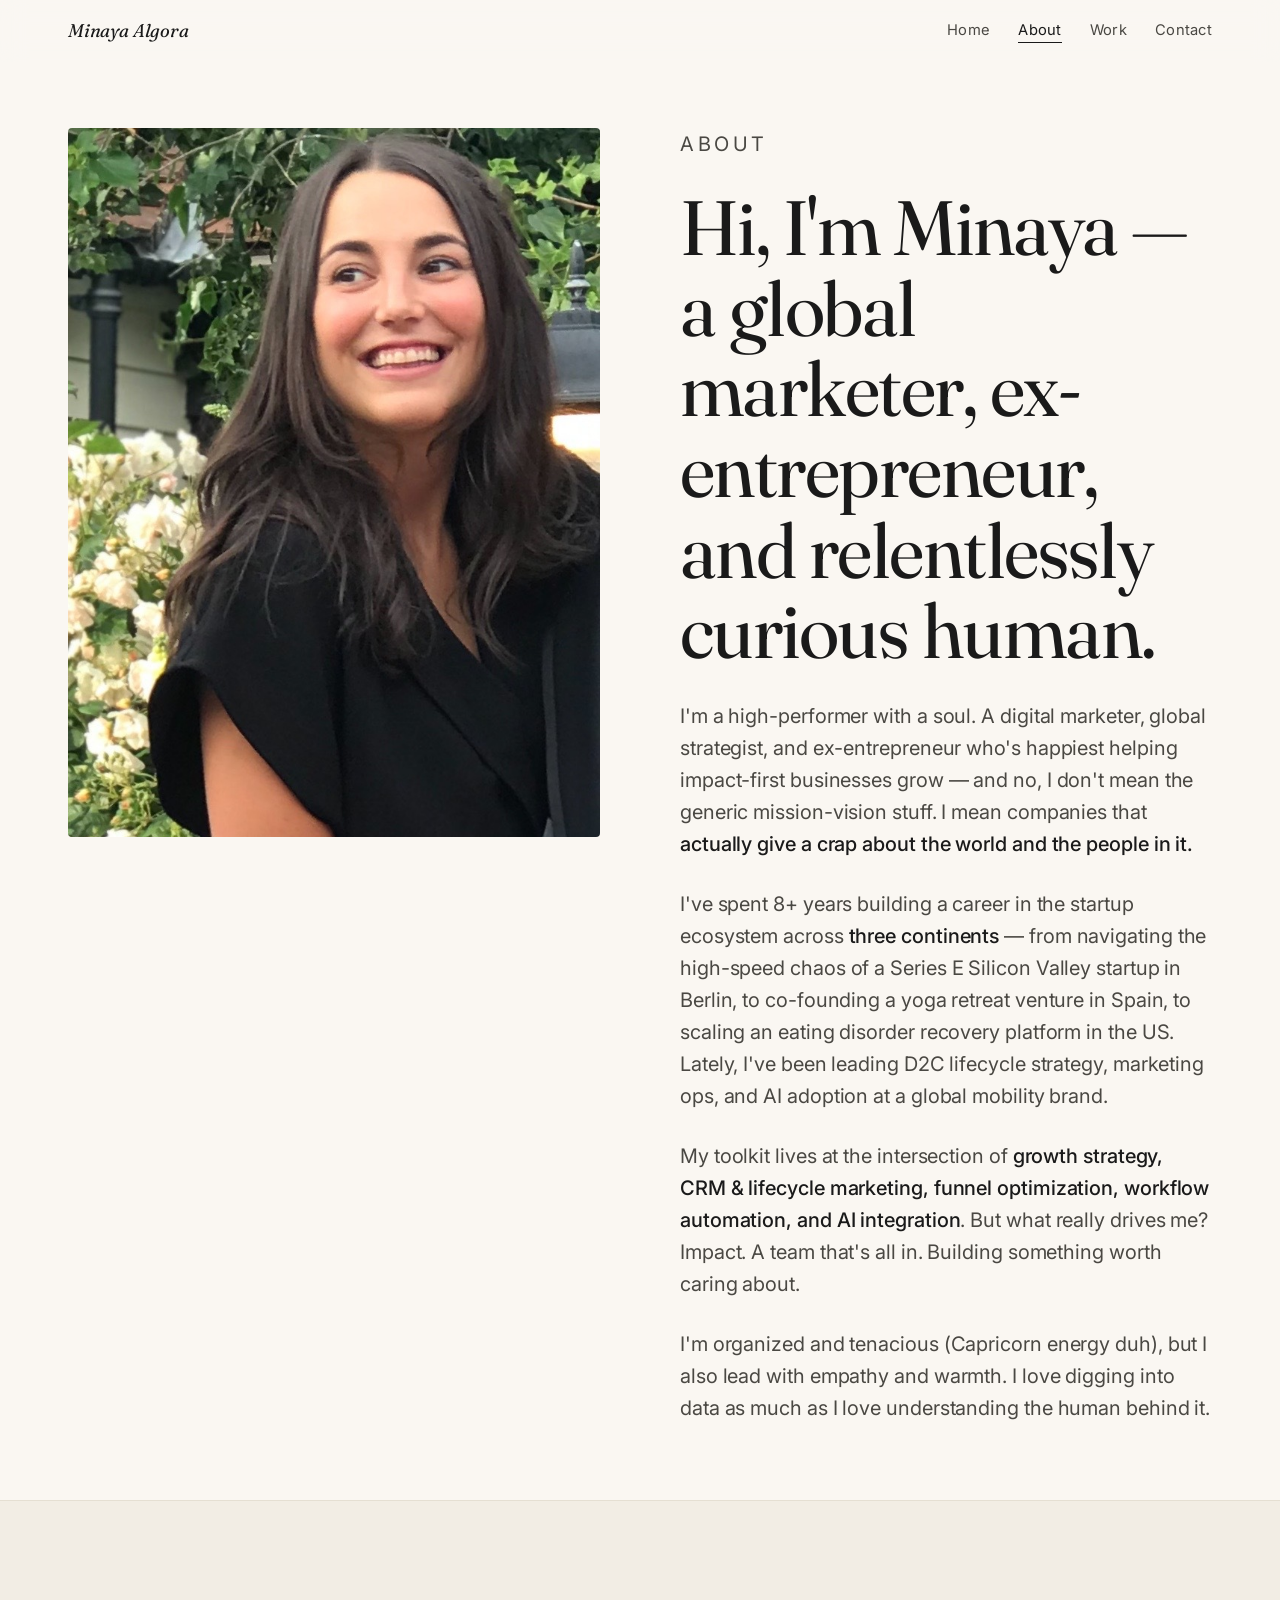
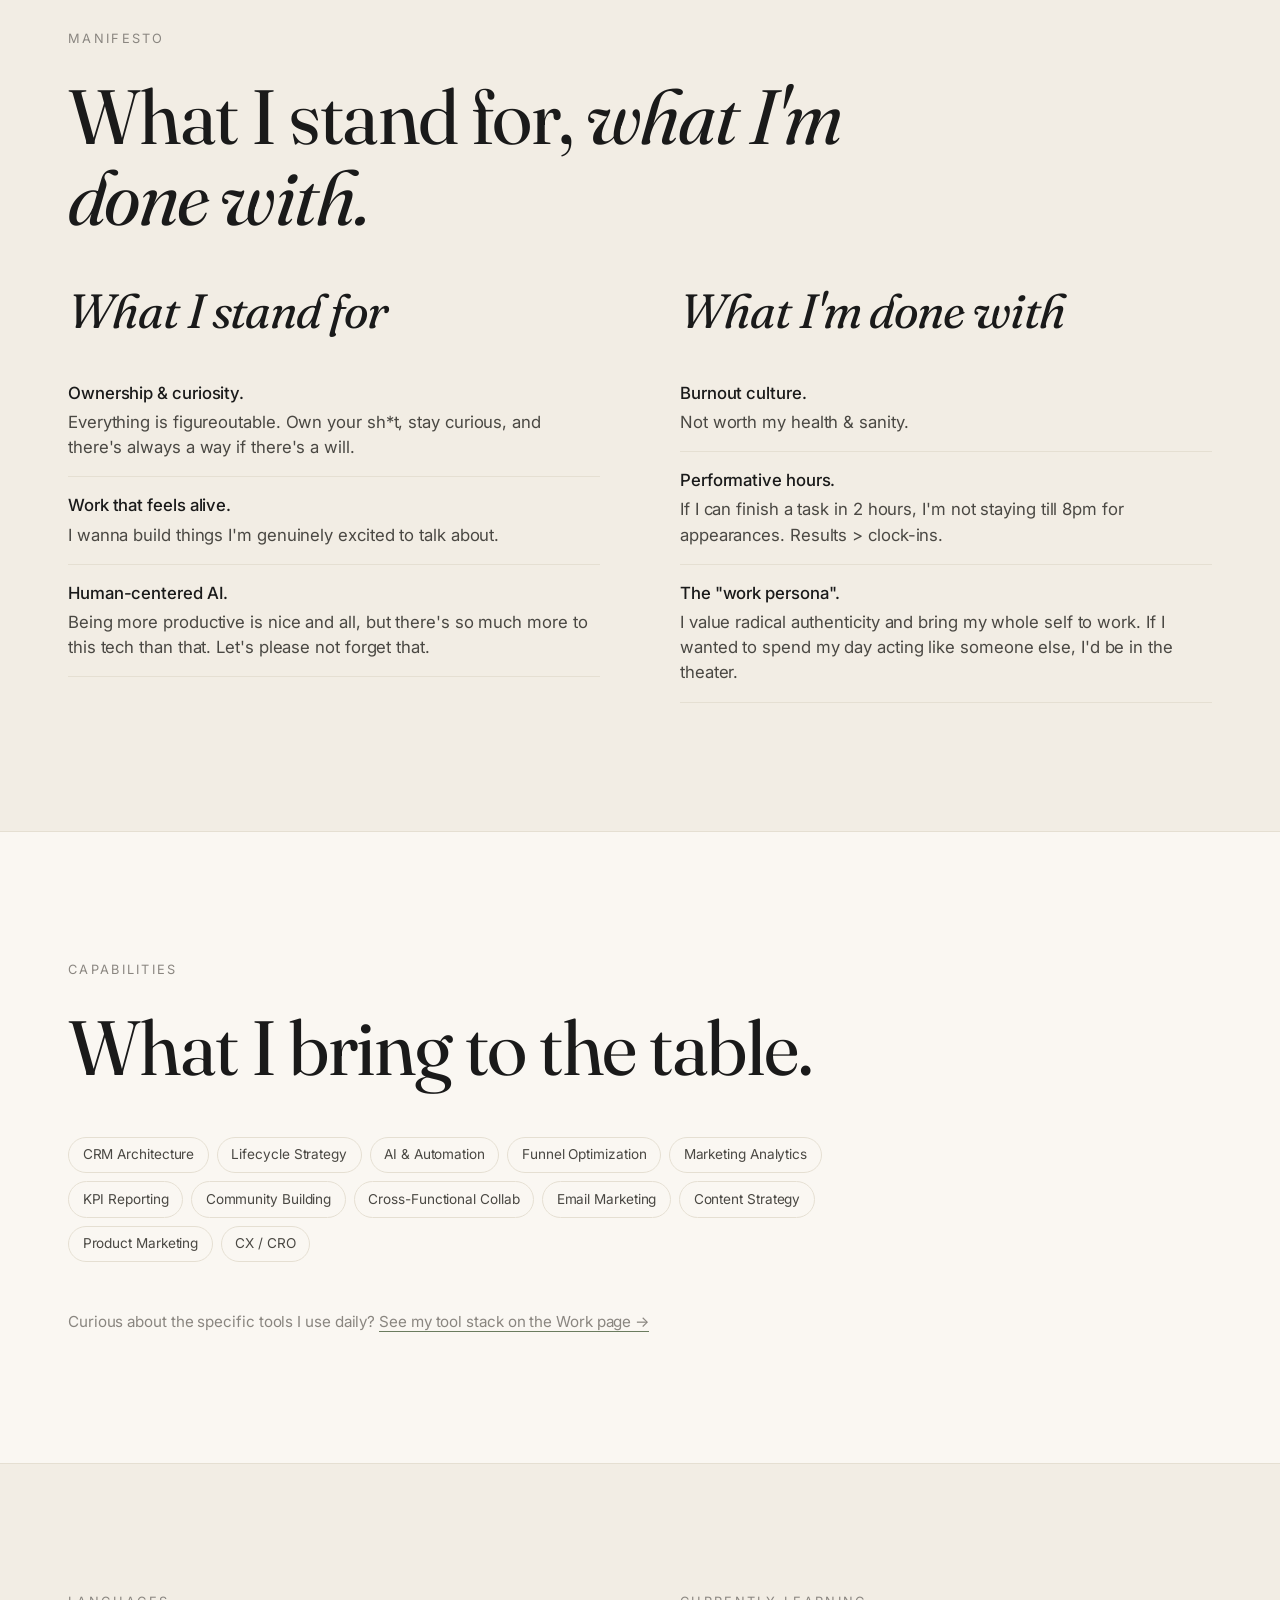
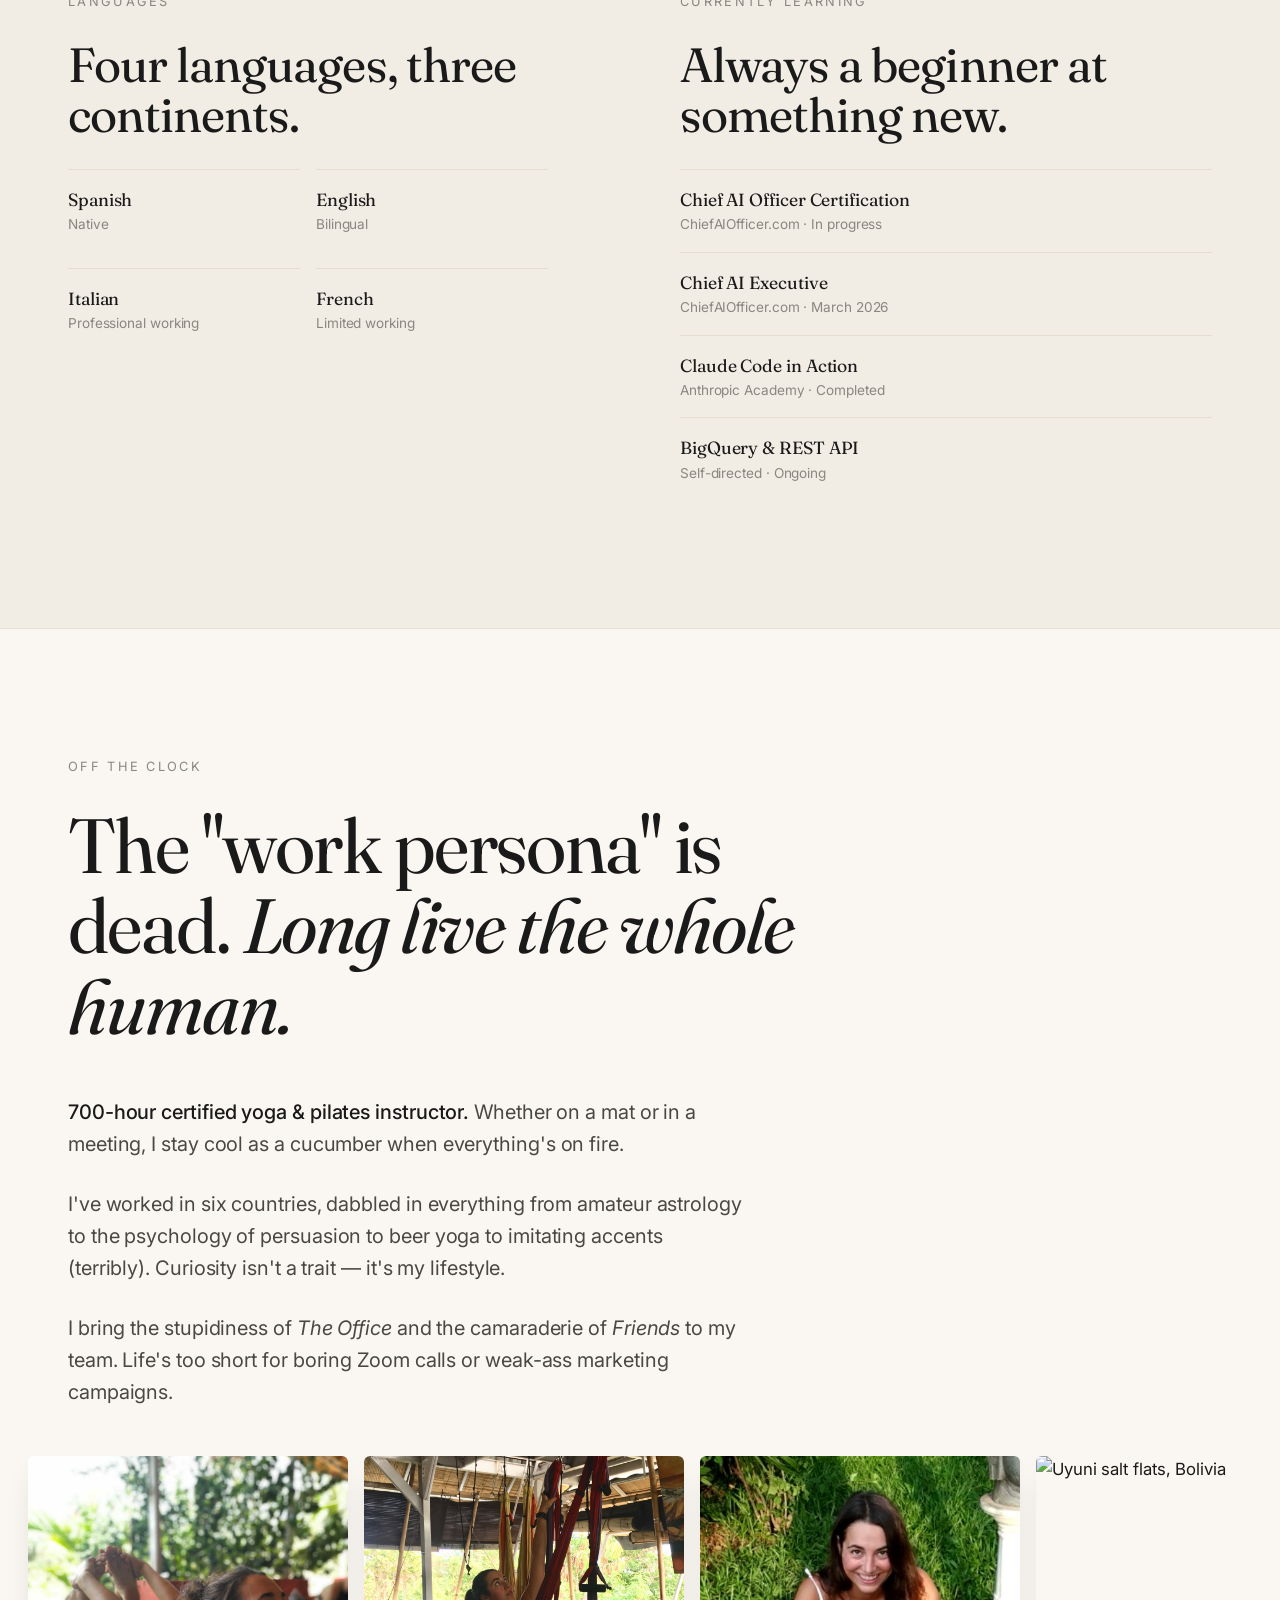
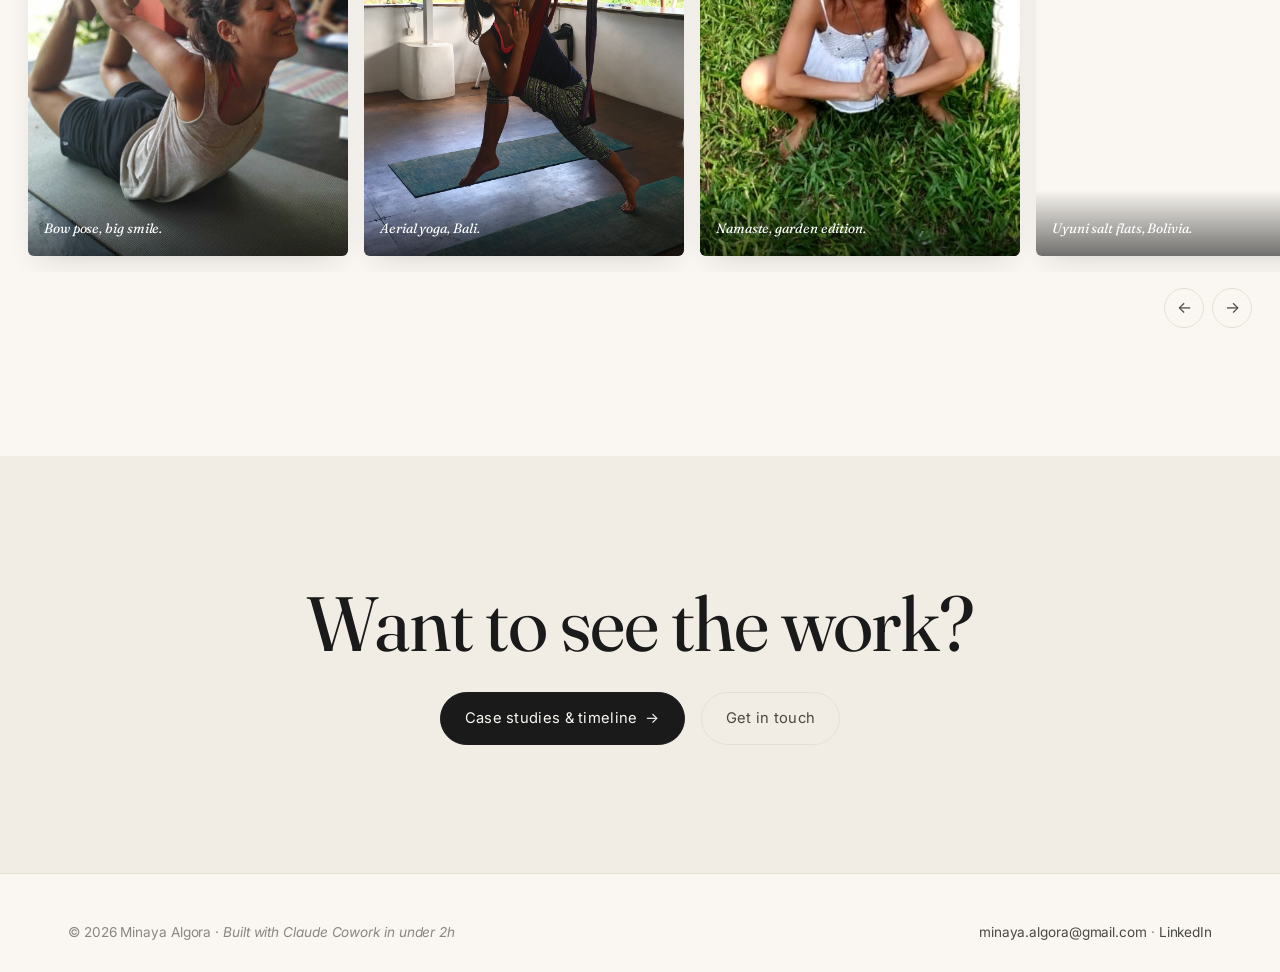
==== about.html @ d3af4b94 "Remove duplicate Tools chips from About, redirect to Work tool stack via anchor link" ====
<!DOCTYPE html>
<html lang="en">
<head>
<meta charset="UTF-8" />
<meta name="viewport" content="width=device-width, initial-scale=1.0" />
<title>About — Minaya Algora</title>
<meta name="description" content="Who I am, what I stand for, and what I'm done with." />
<link rel="preconnect" href="https://fonts.googleapis.com" />
<link rel="preconnect" href="https://fonts.gstatic.com" crossorigin />
<link href="https://fonts.googleapis.com/css2?family=Fraunces:ital,opsz,wght@0,9..144,300;0,9..144,400;0,9..144,500;1,9..144,400&family=Inter:wght@300;400;500&display=swap" rel="stylesheet" />
<link rel="stylesheet" href="styles.css" />
<link rel="icon" type="image/svg+xml" href="favicon.svg" />
<link rel="apple-touch-icon" href="apple-touch-icon.svg" />
</head>
<body>

<nav class="nav">
  <div class="nav-inner">
    <a href="index.html" class="nav-brand">Minaya Algora</a>
    <ul class="nav-links">
      <li><a href="index.html">Home</a></li>
      <li><a href="about.html" class="active">About</a></li>
      <li><a href="work.html">Work</a></li>
      <li><a href="contact.html">Contact</a></li>
    </ul>
  </div>
</nav>

<!-- ABOUT HERO -->
<section class="about-hero">
  <div class="container">
    <div class="about-grid">
      <div class="about-portrait reveal">
        <img src="assets/images/about-portrait-roses.jpg" alt="Minaya smiling, garden with roses" />
      </div>
      <div class="about-text">
        <p class="section-eyebrow reveal">About</p>
        <h2 class="reveal">Hi, I'm Minaya — a global marketer, ex-entrepreneur, and relentlessly curious human.</h2>
        <p class="reveal">
          I'm a high-performer with a soul. A digital marketer, global strategist, and ex-entrepreneur who's happiest helping impact-first businesses grow — and no, I don't mean the generic mission-vision stuff. I mean companies that <strong>actually give a crap about the world and the people in it.</strong>
        </p>
        <p class="reveal">
          I've spent 8+ years building a career in the startup ecosystem across <strong>three continents</strong> — from navigating the high-speed chaos of a Series E Silicon Valley startup in Berlin, to co-founding a yoga retreat venture in Spain, to scaling an eating disorder recovery platform in the US. Lately, I've been leading D2C lifecycle strategy, marketing ops, and AI adoption at a global mobility brand.
        </p>
        <p class="reveal">
          My toolkit lives at the intersection of <strong>growth strategy, CRM &amp; lifecycle marketing, funnel optimization, workflow automation, and AI integration</strong>. But what really drives me? Impact. A team that's all in. Building something worth caring about.
        </p>
        <p class="reveal">
          I'm organized and tenacious (Capricorn energy duh), but I also lead with empathy and warmth. I love digging into data as much as I love understanding the human behind it.
        </p>
      </div>
    </div>
  </div>
</section>

<!-- MANIFESTO -->
<section class="section manifesto">
  <div class="container">
    <p class="section-eyebrow reveal">Manifesto</p>
    <h2 class="section-title reveal">What I stand for, <em>what I'm done with.</em></h2>
    <div class="manifesto-grid">
      <div class="manifesto-col reveal">
        <h3>What I stand for</h3>
        <ul>
          <li><strong>Ownership &amp; curiosity.</strong> Everything is figureoutable. Own your sh*t, stay curious, and there's always a way if there's a will.</li>
          <li><strong>Work that feels alive.</strong> I wanna build things I'm genuinely excited to talk about.</li>
          <li><strong>Human-centered AI.</strong> Being more productive is nice and all, but there's so much more to this tech than that. Let's please not forget that.</li>
        </ul>
      </div>
      <div class="manifesto-col reveal">
        <h3>What I'm done with</h3>
        <ul>
          <li><strong>Burnout culture.</strong> Not worth my health &amp; sanity.</li>
          <li><strong>Performative hours.</strong> If I can finish a task in 2 hours, I'm not staying till 8pm for appearances. Results &gt; clock-ins.</li>
          <li><strong>The "work persona".</strong> I value radical authenticity and bring my whole self to work. If I wanted to spend my day acting like someone else, I'd be in the theater.</li>
        </ul>
      </div>
    </div>
  </div>
</section>

<!-- CAPABILITIES -->
<section class="section">
  <div class="container">
    <p class="section-eyebrow reveal">Capabilities</p>
    <h2 class="section-title reveal">What I bring to the table.</h2>
    <div class="reveal">
      <div class="tools" style="max-width: 780px">
        <span class="tool-chip">CRM Architecture</span>
        <span class="tool-chip">Lifecycle Strategy</span>
        <span class="tool-chip">AI &amp; Automation</span>
        <span class="tool-chip">Funnel Optimization</span>
        <span class="tool-chip">Marketing Analytics</span>
        <span class="tool-chip">KPI Reporting</span>
        <span class="tool-chip">Community Building</span>
        <span class="tool-chip">Cross-Functional Collab</span>
        <span class="tool-chip">Email Marketing</span>
        <span class="tool-chip">Content Strategy</span>
        <span class="tool-chip">Product Marketing</span>
        <span class="tool-chip">CX / CRO</span>
      </div>
    </div>
    <p class="reveal muted" style="margin-top: var(--space-l); font-size: 0.95rem">
      Curious about the specific tools I use daily? <a href="work.html#tool-stack" class="inline-link">See my tool stack on the Work page →</a>
    </p>
  </div>
</section>

<!-- LANGUAGES + LEARNING -->
<section class="section" style="background: var(--bg-alt); border-top: 1px solid var(--line); border-bottom: 1px solid var(--line)">
  <div class="container">
    <div class="about-grid" style="grid-template-columns: 1fr 1fr">
      <div class="reveal">
        <p class="section-eyebrow">Languages</p>
        <h3 style="margin-bottom: var(--space-m)">Four languages, three continents.</h3>
        <div class="languages">
          <div class="lang">
            <div class="lang-name">Spanish</div>
            <div class="lang-level">Native</div>
          </div>
          <div class="lang">
            <div class="lang-name">English</div>
            <div class="lang-level">Bilingual</div>
          </div>
          <div class="lang">
            <div class="lang-name">Italian</div>
            <div class="lang-level">Professional working</div>
          </div>
          <div class="lang">
            <div class="lang-name">French</div>
            <div class="lang-level">Limited working</div>
          </div>
        </div>
      </div>
      <div class="reveal">
        <p class="section-eyebrow">Currently learning</p>
        <h3 style="margin-bottom: var(--space-m)">Always a beginner at something new.</h3>
        <ul style="list-style: none">
          <li class="lang" style="border-top: 1px solid var(--line)">
            <div class="lang-name">Chief AI Officer Certification</div>
            <div class="lang-level">ChiefAIOfficer.com · In progress</div>
          </li>
          <li class="lang" style="border-top: 1px solid var(--line)">
            <div class="lang-name">Chief AI Executive</div>
            <div class="lang-level">ChiefAIOfficer.com · March 2026</div>
          </li>
          <li class="lang" style="border-top: 1px solid var(--line)">
            <div class="lang-name">Claude Code in Action</div>
            <div class="lang-level">Anthropic Academy · Completed</div>
          </li>
          <li class="lang" style="border-top: 1px solid var(--line)">
            <div class="lang-name">BigQuery &amp; REST API</div>
            <div class="lang-level">Self-directed · Ongoing</div>
          </li>
        </ul>
      </div>
    </div>
  </div>
</section>

<!-- OFF THE CLOCK -->
<section class="section">
  <div class="container">
    <p class="section-eyebrow reveal">Off the clock</p>
    <h2 class="section-title reveal">The "work persona" is dead. <em>Long live the whole human.</em></h2>
    <div class="intro">
      <p class="reveal">
        <strong>700-hour certified yoga &amp; pilates instructor.</strong> Whether on a mat or in a meeting, I stay cool as a cucumber when everything's on fire.
      </p>
      <p class="reveal">
        I've worked in six countries, dabbled in everything from amateur astrology to the psychology of persuasion to beer yoga to imitating accents (terribly). Curiosity isn't a trait — it's my lifestyle.
      </p>
      <p class="reveal">
        I bring the stupidiness of <em>The Office</em> and the camaraderie of <em>Friends</em> to my team. Life's too short for boring Zoom calls or weak-ass marketing campaigns.
      </p>
    </div>
  </div>

  <!-- CAROUSEL (full-bleed) -->
  <div class="carousel-wrap reveal">
    <div class="carousel" id="personal-carousel" tabindex="0" aria-label="Personal photos, scroll horizontally">
      <figure class="carousel-item">
        <img src="assets/images/personal-yoga-bow.jpg" alt="Yoga bow pose, smiling" loading="lazy" />
        <figcaption>Bow pose, big smile.</figcaption>
      </figure>
      <figure class="carousel-item">
        <img src="assets/images/personal-aerial-yoga.jpg" alt="Aerial yoga in Bali" loading="lazy" />
        <figcaption>Aerial yoga, Bali.</figcaption>
      </figure>
      <figure class="carousel-item">
        <img src="assets/images/personal-yoga-namaste.jpg" alt="Namaste yoga on grass" loading="lazy" />
        <figcaption>Namaste, garden edition.</figcaption>
      </figure>
      <figure class="carousel-item">
        <img src="assets/images/personal-bolivia-uyuni.jpg" alt="Uyuni salt flats, Bolivia" loading="lazy" />
        <figcaption>Uyuni salt flats, Bolivia.</figcaption>
      </figure>
      <figure class="carousel-item">
        <img src="assets/images/personal-amazon-swing.jpg" alt="Swinging over the Amazon" loading="lazy" />
        <figcaption>Amazon jungle swing.</figcaption>
      </figure>
      <figure class="carousel-item">
        <img src="assets/images/personal-kangaroo.jpg" alt="Petting a kangaroo in Australia" loading="lazy" />
        <figcaption>Kangaroo therapy, Australia.</figcaption>
      </figure>
      <figure class="carousel-item">
        <img src="assets/images/personal-vietnam-motorbike.jpg" alt="Motorbike ride in Vietnam" loading="lazy" />
        <figcaption>Vietnam, on two wheels.</figcaption>
      </figure>
      <figure class="carousel-item">
        <img src="assets/images/personal-waterfall-bali.jpg" alt="Waterfall in Bali, Ramones t-shirt" loading="lazy" />
        <figcaption>Bali waterfall, Ramones tee.</figcaption>
      </figure>
      <figure class="carousel-item">
        <img src="assets/images/personal-snorkel.jpg" alt="Snorkeling with yellow goggles" loading="lazy" />
        <figcaption>Fish, meet me.</figcaption>
      </figure>
      <figure class="carousel-item">
        <img src="assets/images/personal-banyan-tree.jpg" alt="Climbing a banyan tree" loading="lazy" />
        <figcaption>Banyan tree, Bali.</figcaption>
      </figure>
      <figure class="carousel-item">
        <img src="assets/images/personal-cucumbers.jpg" alt="Being silly with cucumber sculptures" loading="lazy" />
        <figcaption>Because sometimes you just gotta.</figcaption>
      </figure>
      <figure class="carousel-item">
        <img src="assets/images/personal-casual.jpg" alt="Home in Madrid, Mick Jagger tee" loading="lazy" />
        <figcaption>Home in Madrid.</figcaption>
      </figure>
    </div>
    <div class="carousel-controls">
      <button type="button" class="carousel-btn" data-carousel="personal-carousel" data-dir="-1" aria-label="Previous">←</button>
      <button type="button" class="carousel-btn" data-carousel="personal-carousel" data-dir="1" aria-label="Next">→</button>
    </div>
  </div>
</section>

<!-- CTA -->
<section class="section" style="background: var(--bg-alt)">
  <div class="container text-center">
    <h2 class="reveal" style="margin-bottom: var(--space-m)">Want to see the work?</h2>
    <div class="btn-row reveal" style="justify-content: center">
      <a href="work.html" class="btn btn-primary">Case studies &amp; timeline <span class="arrow">→</span></a>
      <a href="contact.html" class="btn btn-ghost">Get in touch</a>
    </div>
  </div>
</section>

<!-- FOOTER -->
<footer class="footer">
  <div class="container">
    <div class="footer-inner">
      <div>© 2026 Minaya Algora · <span class="footer-cowork">Built with Claude Cowork in under 2h</span></div>
      <div>
        <a href="mailto:minaya.algora@gmail.com">minaya.algora@gmail.com</a> ·
        <a href="https://linkedin.com/in/minaya-algora" target="_blank" rel="noopener">LinkedIn</a>
      </div>
    </div>
  </div>
</footer>

<script src="script.js"></script>
<!-- RB2B Visitor Identification -->
<script>!function(key) {if (window.reb2b) return;window.reb2b = {loaded: true};var s = document.createElement("script");s.async = true;s.src = "https://ddwl4m2hdecbv.cloudfront.net/b/" + key + "/" + key + ".js.gz";document.getElementsByTagName("script")[0].parentNode.insertBefore(s, document.getElementsByTagName("script")[0]);}("1N5W0H73RRO5");</script>
<!-- Analytics opt-out handler + conditional Vercel Analytics load -->
<script>
  (function () {
    var params = new URLSearchParams(window.location.search);
    if (params.get('vaoff') === '1') {
      localStorage.setItem('va-disable', '1');
      alert('You are now excluded from Vercel Analytics on this device.');
    }
    if (params.get('vaon') === '1') {
      localStorage.removeItem('va-disable');
      alert('Analytics re-enabled on this device.');
    }
    if (localStorage.getItem('va-disable') !== '1') {
      window.va = window.va || function () { (window.vaq = window.vaq || []).push(arguments); };
      window.si = window.si || function () { (window.siq = window.siq || []).push(arguments); };
      var s1 = document.createElement('script'); s1.defer = true; s1.src = '/_vercel/insights/script.js'; document.head.appendChild(s1);
      var s2 = document.createElement('script'); s2.defer = true; s2.src = '/_vercel/speed-insights/script.js'; document.head.appendChild(s2);
    }
  })();
</script>
</body>
</html>
---- styles.css ----
/* ============================================
   MINAYA ALGORA — PORTFOLIO
   Design system: warm neutrals, serif display,
   sans body, generous whitespace.
   ============================================ */

/* --- Tokens --- */
:root {
  /* Colors */
  --bg: #FAF7F2;
  --bg-alt: #F2EDE4;
  --ink: #1A1A1A;
  --ink-soft: #4A4843;
  --ink-muted: #8A8680;
  --line: #E5DFD2;
  --accent: #6B7C5F;     /* sage */
  --accent-warm: #B86E4A;/* terracotta */

  /* Type */
  --font-serif: 'Fraunces', 'Cormorant Garamond', Georgia, serif;
  --font-sans: 'Inter', -apple-system, BlinkMacSystemFont, 'Segoe UI', sans-serif;

  /* Scale */
  --step-0: clamp(0.95rem, 0.9rem + 0.2vw, 1.05rem);
  --step-1: clamp(1.1rem, 1rem + 0.4vw, 1.25rem);
  --step-2: clamp(1.4rem, 1.2rem + 1vw, 1.85rem);
  --step-3: clamp(2rem, 1.6rem + 2vw, 3rem);
  --step-4: clamp(2.8rem, 2rem + 3.5vw, 5rem);
  --step-5: clamp(3.5rem, 2.5rem + 5vw, 7rem);

  /* Spacing */
  --space-xs: 0.5rem;
  --space-s: 1rem;
  --space-m: 1.75rem;
  --space-l: 3rem;
  --space-xl: 5rem;
  --space-xxl: 8rem;

  /* Layout */
  --max-width: 1200px;
  --reading-width: 680px;

  /* Motion */
  --ease: cubic-bezier(0.22, 1, 0.36, 1);
  --transition: 0.4s var(--ease);
}

/* --- Reset --- */
*, *::before, *::after { box-sizing: border-box; margin: 0; padding: 0; }
html { scroll-behavior: smooth; -webkit-font-smoothing: antialiased; }
img, svg { display: block; max-width: 100%; height: auto; }
a { color: inherit; text-decoration: none; }
button { font: inherit; cursor: pointer; background: none; border: none; color: inherit; }

/* --- Base --- */
body {
  font-family: var(--font-sans);
  font-size: var(--step-0);
  line-height: 1.6;
  color: var(--ink);
  background: var(--bg);
  font-weight: 400;
  letter-spacing: -0.005em;
}

h1, h2, h3, h4 {
  font-family: var(--font-serif);
  font-weight: 400;
  line-height: 1.05;
  letter-spacing: -0.02em;
  color: var(--ink);
}

h1 { font-size: var(--step-5); }
h2 { font-size: var(--step-4); }
h3 { font-size: var(--step-3); }
h4 { font-size: var(--step-2); }

p { max-width: var(--reading-width); }

/* --- Layout --- */
.container {
  max-width: var(--max-width);
  margin: 0 auto;
  padding: 0 var(--space-m);
}

.section {
  padding: var(--space-xxl) 0;
}

@media (max-width: 720px) {
  .section { padding: var(--space-xl) 0; }
}

/* --- Navigation --- */
.nav {
  position: fixed;
  top: 0;
  left: 0;
  right: 0;
  z-index: 100;
  padding: var(--space-s) 0;
  background: rgba(250, 247, 242, 0.85);
  backdrop-filter: blur(12px);
  -webkit-backdrop-filter: blur(12px);
  border-bottom: 1px solid transparent;
  transition: border-color var(--transition);
}

.nav.scrolled { border-bottom-color: var(--line); }

.nav-inner {
  display: flex;
  justify-content: space-between;
  align-items: center;
  gap: var(--space-l);
  max-width: var(--max-width);
  margin: 0 auto;
  padding: 0 var(--space-m);
}

.nav-brand {
  font-family: var(--font-serif);
  font-size: 1.15rem;
  font-style: italic;
  letter-spacing: -0.01em;
}

.nav-links {
  display: flex;
  gap: var(--space-m);
  list-style: none;
  font-size: 0.92rem;
  letter-spacing: 0.02em;
}

.nav-links a {
  position: relative;
  color: var(--ink-soft);
  transition: color var(--transition);
}

.nav-links a:hover, .nav-links a.active {
  color: var(--ink);
}

.nav-links a::after {
  content: '';
  position: absolute;
  bottom: -4px;
  left: 0;
  width: 0;
  height: 1px;
  background: var(--ink);
  transition: width var(--transition);
}

.nav-links a:hover::after, .nav-links a.active::after {
  width: 100%;
}

@media (max-width: 600px) {
  .nav-links { gap: var(--space-s); font-size: 0.85rem; }
}

/* --- Hero (Home) --- */
.hero {
  min-height: 100vh;
  display: flex;
  align-items: center;
  padding-top: 6rem;
  position: relative;
  overflow: hidden;
}

.hero-inner {
  display: grid;
  grid-template-columns: 1.1fr 0.9fr;
  gap: var(--space-xl);
  align-items: center;
}

@media (max-width: 900px) {
  .hero-inner { grid-template-columns: 1fr; gap: var(--space-l); }
}

.hero-eyebrow {
  font-size: 0.85rem;
  letter-spacing: 0.15em;
  text-transform: uppercase;
  color: var(--ink-muted);
  margin-bottom: var(--space-m);
}

.hero h1 {
  margin-bottom: var(--space-m);
}

.hero h1 em {
  font-style: italic;
  color: var(--accent);
}

.hero-lede {
  font-size: var(--step-1);
  color: var(--ink-soft);
  max-width: 520px;
  margin-bottom: var(--space-l);
  line-height: 1.5;
}

.hero-image {
  position: relative;
  border-radius: 4px;
  overflow: hidden;
  aspect-ratio: 4/5;
  box-shadow: 0 30px 60px -20px rgba(26, 26, 26, 0.25);
}

.hero-image img {
  width: 100%;
  height: 100%;
  object-fit: cover;
  transition: transform 1.5s var(--ease);
}

.hero:hover .hero-image img { transform: scale(1.03); }

/* --- Buttons --- */
.btn-row { display: flex; gap: var(--space-s); flex-wrap: wrap; }

.btn {
  display: inline-flex;
  align-items: center;
  gap: 0.5rem;
  padding: 0.85rem 1.5rem;
  font-size: 0.92rem;
  letter-spacing: 0.02em;
  border-radius: 999px;
  transition: all var(--transition);
  border: 1px solid var(--ink);
}

.btn-primary {
  background: var(--ink);
  color: var(--bg);
}

.btn-primary:hover {
  background: transparent;
  color: var(--ink);
}

.btn-ghost {
  border-color: var(--line);
  color: var(--ink-soft);
}

.btn-ghost:hover {
  border-color: var(--ink);
  color: var(--ink);
}

.btn .arrow {
  transition: transform var(--transition);
}

.btn:hover .arrow { transform: translateX(3px); }

/* --- Stats --- */
.stats {
  background: var(--bg-alt);
  padding: var(--space-xl) 0;
  border-top: 1px solid var(--line);
  border-bottom: 1px solid var(--line);
}

.stats-grid {
  display: grid;
  grid-template-columns: repeat(3, 1fr);
  gap: var(--space-l);
}

@media (max-width: 720px) {
  .stats-grid { grid-template-columns: 1fr; gap: var(--space-m); }
}

.stat {
  text-align: center;
}

.stat-value {
  font-family: var(--font-serif);
  font-size: clamp(2.5rem, 2rem + 2vw, 4rem);
  line-height: 1;
  letter-spacing: -0.03em;
  margin-bottom: 0.5rem;
  color: var(--accent);
}

.stat-label {
  font-size: 0.9rem;
  color: var(--ink-soft);
  max-width: 260px;
  margin: 0 auto;
  line-height: 1.4;
}

/* --- Section heads --- */
.section-eyebrow {
  font-size: 0.8rem;
  letter-spacing: 0.18em;
  text-transform: uppercase;
  color: var(--ink-muted);
  margin-bottom: var(--space-m);
}

.section-title {
  margin-bottom: var(--space-l);
  max-width: 800px;
}

/* --- Intro block --- */
.intro p {
  font-size: var(--step-1);
  line-height: 1.6;
  color: var(--ink-soft);
  max-width: var(--reading-width);
}

.intro p + p { margin-top: var(--space-m); }

.intro p strong { color: var(--ink); font-weight: 500; }

/* --- About page --- */
.about-hero {
  padding-top: 8rem;
  padding-bottom: var(--space-l);
}

.about-grid {
  display: grid;
  grid-template-columns: 1fr 1fr;
  gap: var(--space-xl);
  align-items: start;
}

@media (max-width: 900px) {
  .about-grid { grid-template-columns: 1fr; }
}

.about-portrait {
  position: sticky;
  top: 6rem;
  border-radius: 4px;
  overflow: hidden;
  aspect-ratio: 3/4;
}

@media (max-width: 900px) {
  .about-portrait {
    position: static;
    aspect-ratio: 4/5;
  }
}

.about-portrait img {
  width: 100%;
  height: 100%;
  object-fit: cover;
}

.about-text h2 { margin-bottom: var(--space-m); }
.about-text p {
  font-size: var(--step-1);
  color: var(--ink-soft);
  margin-bottom: var(--space-m);
}

.about-text p strong { color: var(--ink); font-weight: 500; }

/* --- Manifesto (stand for / done with) --- */
.manifesto {
  background: var(--bg-alt);
  border-top: 1px solid var(--line);
  border-bottom: 1px solid var(--line);
}

.manifesto-grid {
  display: grid;
  grid-template-columns: 1fr 1fr;
  gap: var(--space-xl);
}

@media (max-width: 720px) {
  .manifesto-grid { grid-template-columns: 1fr; gap: var(--space-l); }
}

.manifesto-col h3 {
  font-style: italic;
  margin-bottom: var(--space-m);
}

.manifesto-col ul {
  list-style: none;
}

.manifesto-col li {
  padding: var(--space-s) 0;
  border-bottom: 1px solid var(--line);
  color: var(--ink-soft);
  line-height: 1.5;
}

.manifesto-col li strong { color: var(--ink); font-weight: 500; display: block; margin-bottom: 0.25rem; }

/* --- Carousel (About) --- */
.carousel-wrap {
  margin-top: var(--space-l);
  position: relative;
}

.carousel {
  display: flex;
  gap: var(--space-s);
  overflow-x: auto;
  scroll-snap-type: x mandatory;
  scroll-behavior: smooth;
  padding: 0 var(--space-m) var(--space-s);
  -webkit-overflow-scrolling: touch;
  scrollbar-width: thin;
  scrollbar-color: var(--line) transparent;
}

.carousel::-webkit-scrollbar { height: 6px; }
.carousel::-webkit-scrollbar-track { background: transparent; }
.carousel::-webkit-scrollbar-thumb { background: var(--line); border-radius: 3px; }

.carousel-item {
  flex: 0 0 auto;
  width: min(320px, 78vw);
  scroll-snap-align: center;
  border-radius: 6px;
  overflow: hidden;
  position: relative;
  aspect-ratio: 4/5;
  box-shadow: 0 12px 30px -12px rgba(26, 26, 26, 0.18);
  transition: transform 0.4s var(--ease);
}

.carousel-item:hover { transform: translateY(-4px); }

.carousel-item img {
  width: 100%;
  height: 100%;
  object-fit: cover;
  display: block;
}

.carousel-item figcaption {
  position: absolute;
  bottom: 0; left: 0; right: 0;
  padding: var(--space-m) var(--space-s) var(--space-s);
  background: linear-gradient(transparent, rgba(0,0,0,0.55));
  color: white;
  font-size: 0.85rem;
  font-family: var(--font-serif);
  font-style: italic;
}

.carousel-controls {
  display: flex;
  gap: 0.5rem;
  justify-content: flex-end;
  margin-top: var(--space-s);
  padding-right: var(--space-m);
}

.carousel-btn {
  width: 40px;
  height: 40px;
  border-radius: 50%;
  border: 1px solid var(--line);
  background: var(--bg);
  color: var(--ink-soft);
  font-size: 1rem;
  cursor: pointer;
  transition: all var(--transition);
}

.carousel-btn:hover {
  border-color: var(--ink);
  color: var(--ink);
  background: var(--bg-alt);
}

/* --- Personal grid (kept for backup) --- */
.personal-grid {
  display: grid;
  grid-template-columns: repeat(3, 1fr);
  gap: var(--space-s);
  margin-top: var(--space-l);
}

@media (max-width: 720px) {
  .personal-grid { grid-template-columns: repeat(2, 1fr); }
}

.personal-grid figure {
  position: relative;
  aspect-ratio: 1;
  border-radius: 4px;
  overflow: hidden;
}

.personal-grid img {
  width: 100%;
  height: 100%;
  object-fit: cover;
  transition: transform 0.6s var(--ease);
}

.personal-grid figure:hover img { transform: scale(1.05); }

.personal-grid figcaption {
  position: absolute;
  bottom: 0;
  left: 0;
  right: 0;
  padding: var(--space-s);
  background: linear-gradient(transparent, rgba(0,0,0,0.5));
  color: white;
  font-size: 0.85rem;
  opacity: 0;
  transition: opacity var(--transition);
}

.personal-grid figure:hover figcaption { opacity: 1; }

/* --- Work page --- */
.work-hero {
  padding-top: 8rem;
  padding-bottom: var(--space-l);
}

.case-study {
  padding: var(--space-xl) 0;
  border-bottom: 1px solid var(--line);
}

.case-study:last-of-type { border-bottom: none; }

.case-study-grid {
  display: grid;
  grid-template-columns: 0.8fr 1.2fr;
  gap: var(--space-xl);
  align-items: start;
}

.case-meta { color: var(--ink-muted); font-size: 0.9rem; letter-spacing: 0.05em; }
.case-company { font-family: var(--font-serif); font-style: italic; font-size: var(--step-2); color: var(--accent); margin: 0.5rem 0; }
.case-role { color: var(--ink-soft); font-size: 0.95rem; line-height: 1.5; }

.case-study h3 {
  font-size: clamp(1.4rem, 1.2rem + 1vw, 2.2rem);
  margin-bottom: var(--space-m);
}

@media (max-width: 900px) {
  .case-study { padding: var(--space-l) 0; }
  .case-study-grid { grid-template-columns: 1fr; gap: var(--space-m); }
  .case-meta { font-size: 0.8rem; letter-spacing: 0.08em; text-transform: uppercase; }
  .case-company { font-size: var(--step-1); margin: 0.35rem 0; }
  .case-role { font-size: 0.9rem; }
  .case-meta-block {
    padding-bottom: var(--space-m);
    border-bottom: 1px solid var(--line);
  }
  .case-study h3 {
    font-size: clamp(1.35rem, 1.2rem + 1vw, 1.8rem);
    line-height: 1.15;
  }
}

.case-body p {
  color: var(--ink-soft);
  margin-bottom: var(--space-s);
}

.case-metrics {
  display: flex;
  flex-wrap: wrap;
  gap: var(--space-m);
  margin-top: var(--space-l);
  padding-top: var(--space-m);
  border-top: 1px solid var(--line);
}

.metric { }
.metric-value {
  font-family: var(--font-serif);
  font-size: var(--step-2);
  color: var(--accent);
  line-height: 1;
}
.metric-label {
  font-size: 0.85rem;
  color: var(--ink-muted);
  margin-top: 0.25rem;
}

/* --- Timeline --- */
.timeline {
  background: var(--bg-alt);
  border-top: 1px solid var(--line);
}

.timeline-list {
  list-style: none;
  max-width: 900px;
  margin: 0 auto;
}

.timeline-item {
  display: grid;
  grid-template-columns: 140px 1fr;
  gap: var(--space-l);
  padding: var(--space-m) 0;
  border-bottom: 1px solid var(--line);
  transition: padding var(--transition);
}

.timeline-item:last-child { border-bottom: none; }

.timeline-item:hover { padding-left: var(--space-s); }

@media (max-width: 600px) {
  .timeline-item { grid-template-columns: 1fr; gap: 0.25rem; }
}

.timeline-date {
  color: var(--ink-muted);
  font-size: 0.9rem;
  padding-top: 0.4rem;
}

.timeline-role {
  font-family: var(--font-serif);
  font-size: var(--step-2);
  margin-bottom: 0.25rem;
}

.timeline-company {
  color: var(--accent);
  font-style: italic;
}

.timeline-desc {
  color: var(--ink-soft);
  margin-top: var(--space-s);
  font-size: 0.95rem;
}

/* --- Contact page --- */
.contact-wrap {
  min-height: 80vh;
  display: flex;
  align-items: center;
  padding-top: 8rem;
}

.contact-inner {
  max-width: 800px;
}

.contact-title {
  margin-bottom: var(--space-l);
}

.contact-title em { font-style: italic; color: var(--accent); }

.contact-options {
  display: grid;
  gap: var(--space-s);
  margin-top: var(--space-l);
}

.contact-option {
  display: flex;
  justify-content: space-between;
  align-items: center;
  padding: var(--space-m);
  border: 1px solid var(--line);
  border-radius: 4px;
  transition: all var(--transition);
}

.contact-option:hover {
  border-color: var(--ink);
  background: var(--bg-alt);
  transform: translateY(-2px);
}

.contact-option-label {
  font-size: 0.85rem;
  color: var(--ink-muted);
  text-transform: uppercase;
  letter-spacing: 0.1em;
  margin-bottom: 0.25rem;
}

.contact-option-value {
  font-family: var(--font-serif);
  font-size: var(--step-2);
}

.contact-option .arrow { color: var(--ink-muted); transition: all var(--transition); }
.contact-option:hover .arrow { color: var(--ink); transform: translateX(3px); }

/* --- Contact form --- */
.contact-divider {
  text-align: center;
  margin: var(--space-xl) 0 var(--space-l);
  position: relative;
  color: var(--ink-muted);
  font-family: var(--font-serif);
  font-style: italic;
  font-size: 0.95rem;
}

.contact-divider::before,
.contact-divider::after {
  content: '';
  position: absolute;
  top: 50%;
  width: calc(50% - 90px);
  height: 1px;
  background: var(--line);
}

.contact-divider::before { left: 0; }
.contact-divider::after { right: 0; }

.contact-form {
  display: grid;
  gap: var(--space-m);
}

.form-row {
  display: grid;
  grid-template-columns: 1fr 1fr;
  gap: var(--space-m);
}

@media (max-width: 600px) {
  .form-row { grid-template-columns: 1fr; }
}

.form-field {
  display: flex;
  flex-direction: column;
  gap: 0.4rem;
}

.form-field label {
  font-size: 0.8rem;
  letter-spacing: 0.1em;
  text-transform: uppercase;
  color: var(--ink-muted);
}

.form-field .optional {
  text-transform: none;
  letter-spacing: 0;
  font-style: italic;
  opacity: 0.7;
}

.form-field input,
.form-field textarea {
  font-family: var(--font-sans);
  font-size: var(--step-0);
  padding: 0.85rem 1rem;
  border: 1px solid var(--line);
  border-radius: 4px;
  background: var(--bg);
  color: var(--ink);
  transition: border-color var(--transition), background var(--transition);
  resize: vertical;
}

.form-field input::placeholder,
.form-field textarea::placeholder {
  color: var(--ink-muted);
  opacity: 0.7;
}

.form-field input:focus,
.form-field textarea:focus {
  outline: none;
  border-color: var(--ink);
  background: var(--bg-alt);
}

.form-submit {
  justify-self: start;
  margin-top: var(--space-s);
}

.form-status {
  font-size: 0.9rem;
  min-height: 1.4em;
  margin-top: var(--space-s);
}

.form-status.error { color: var(--accent-warm); }

.form-status.success {
  display: flex;
  align-items: flex-start;
  gap: var(--space-s);
  padding: var(--space-m);
  margin-top: var(--space-m);
  background: rgba(107, 124, 95, 0.08);
  border: 1px solid rgba(107, 124, 95, 0.25);
  border-radius: 8px;
  color: var(--ink);
  animation: successPop 0.5s var(--ease);
}

.form-status-icon {
  flex-shrink: 0;
  display: inline-flex;
  align-items: center;
  justify-content: center;
  width: 36px;
  height: 36px;
  border-radius: 50%;
  background: var(--accent);
  color: var(--bg);
  font-family: var(--font-serif);
  font-size: 1.3rem;
  font-weight: 500;
}

.form-status-body {
  display: flex;
  flex-direction: column;
  gap: 0.15rem;
}

.form-status-title {
  font-family: var(--font-serif);
  font-size: var(--step-2);
  font-weight: 400;
  color: var(--ink);
  line-height: 1.1;
}

.form-status-desc {
  font-size: 0.95rem;
  line-height: 1.5;
  color: var(--ink-soft);
}

@keyframes successPop {
  0% { opacity: 0; transform: translateY(8px); }
  100% { opacity: 1; transform: translateY(0); }
}

/* --- Success modal --- */
.modal-backdrop {
  position: fixed;
  inset: 0;
  z-index: 1000;
  display: flex;
  align-items: center;
  justify-content: center;
  padding: var(--space-m);
  background: rgba(26, 26, 26, 0.55);
  backdrop-filter: blur(6px);
  -webkit-backdrop-filter: blur(6px);
  animation: modalFadeIn 0.3s var(--ease);
}

.modal-backdrop[hidden] { display: none; }

.modal-card {
  position: relative;
  max-width: 480px;
  width: 100%;
  padding: var(--space-xl) var(--space-l) var(--space-l);
  background: var(--bg);
  border-radius: 12px;
  text-align: center;
  box-shadow: 0 40px 80px -20px rgba(0, 0, 0, 0.3);
  animation: modalPop 0.4s var(--ease);
}

.modal-close {
  position: absolute;
  top: 0.8rem;
  right: 0.9rem;
  width: 32px;
  height: 32px;
  font-size: 1.6rem;
  line-height: 1;
  color: var(--ink-muted);
  transition: color var(--transition);
}

.modal-close:hover { color: var(--ink); }

.modal-icon {
  display: inline-flex;
  align-items: center;
  justify-content: center;
  width: 64px;
  height: 64px;
  margin: 0 auto var(--space-m);
  border-radius: 50%;
  background: var(--accent);
  color: var(--bg);
  font-family: var(--font-serif);
  font-size: 2.2rem;
  font-weight: 500;
}

.modal-title {
  font-family: var(--font-serif);
  font-size: var(--step-3);
  line-height: 1.1;
  margin-bottom: var(--space-s);
  color: var(--ink);
}

.modal-desc {
  font-size: var(--step-1);
  color: var(--ink-soft);
  line-height: 1.5;
  margin: 0 auto var(--space-l);
  max-width: 380px;
}

.modal-cta { min-width: 140px; }

@keyframes modalFadeIn {
  0% { opacity: 0; }
  100% { opacity: 1; }
}

@keyframes modalPop {
  0% { opacity: 0; transform: scale(0.94) translateY(10px); }
  100% { opacity: 1; transform: scale(1) translateY(0); }
}

/* --- Inline text link (in body copy) --- */
.inline-link {
  color: inherit;
  border-bottom: 1px solid var(--accent);
  transition: all var(--transition);
}

.inline-link:hover {
  color: var(--accent);
  border-bottom-color: var(--ink);
}

.inline-link strong { color: inherit; }

/* --- Case study / timeline company links --- */
.case-company-link {
  color: inherit;
  border-bottom: 1px solid rgba(107, 124, 95, 0.4);
  transition: border-color var(--transition), color var(--transition);
}

.case-company-link:hover {
  border-bottom-color: var(--accent);
  color: var(--accent);
}

.case-company-link::after {
  content: ' ↗';
  font-size: 0.7em;
  opacity: 0.6;
  vertical-align: super;
  margin-left: 0.1em;
}

.timeline-company-link {
  color: var(--accent);
  border-bottom: 1px solid rgba(107, 124, 95, 0.4);
  transition: border-color var(--transition);
}

.timeline-company-link:hover {
  border-bottom-color: var(--accent);
}

.timeline-company-link::after {
  content: ' ↗';
  font-size: 0.7em;
  opacity: 0.6;
  vertical-align: super;
  margin-left: 0.1em;
}

/* --- Footer Cowork tag --- */
.footer-cowork {
  font-style: italic;
  color: var(--ink-muted);
}

/* --- Tool stack (Work page) --- */
.tool-stack {
  display: grid;
  gap: var(--space-l);
  margin-top: var(--space-m);
}

.tool-category-title {
  font-family: var(--font-serif);
  font-style: italic;
  font-size: 1.1rem;
  color: var(--ink-soft);
  margin-bottom: var(--space-s);
  padding-bottom: var(--space-xs);
  border-bottom: 1px solid var(--line);
}

.tool-grid {
  display: grid;
  grid-template-columns: repeat(auto-fill, minmax(120px, 1fr));
  gap: var(--space-s);
}

.tool-card {
  display: flex;
  flex-direction: column;
  align-items: center;
  gap: 0.6rem;
  padding: var(--space-m) var(--space-s);
  background: var(--bg);
  border: 1px solid var(--line);
  border-radius: 8px;
  transition: all var(--transition);
}

.tool-card:hover {
  border-color: var(--ink);
  transform: translateY(-2px);
  box-shadow: 0 8px 20px -12px rgba(26, 26, 26, 0.15);
}

.tool-card img {
  width: 28px;
  height: 28px;
  object-fit: contain;
  opacity: 0.85;
  transition: opacity var(--transition);
}

.tool-card:hover img {
  opacity: 1;
}

.tool-fallback {
  width: 28px;
  height: 28px;
  display: flex;
  align-items: center;
  justify-content: center;
  border-radius: 6px;
  background: var(--ink);
  color: var(--bg);
  font-family: var(--font-serif);
  font-size: 0.95rem;
  font-weight: 500;
  font-style: italic;
}

.tool-card span {
  font-size: 0.85rem;
  color: var(--ink-soft);
  text-align: center;
}

.tool-card:hover span {
  color: var(--ink);
}

@media (max-width: 600px) {
  .tool-grid {
    grid-template-columns: repeat(auto-fill, minmax(90px, 1fr));
  }
  .tool-card { padding: var(--space-s) 0.5rem; }
  .tool-card img { width: 24px; height: 24px; }
  .tool-card span { font-size: 0.75rem; }
}

/* --- Footer --- */
.footer {
  padding: var(--space-l) 0 var(--space-m);
  border-top: 1px solid var(--line);
  color: var(--ink-muted);
  font-size: 0.85rem;
}

.footer-inner {
  display: flex;
  justify-content: space-between;
  flex-wrap: wrap;
  gap: var(--space-s);
}

.footer a { color: var(--ink-soft); transition: color var(--transition); }
.footer a:hover { color: var(--ink); }

/* --- Tools chips --- */
.tools {
  display: flex;
  flex-wrap: wrap;
  gap: 0.5rem;
  margin-top: var(--space-m);
}

.tool-chip {
  padding: 0.4rem 0.85rem;
  background: var(--bg);
  border: 1px solid var(--line);
  border-radius: 999px;
  font-size: 0.85rem;
  color: var(--ink-soft);
  transition: all var(--transition);
}

.tool-chip:hover {
  border-color: var(--ink);
  color: var(--ink);
}

/* --- Languages --- */
.languages {
  display: grid;
  grid-template-columns: repeat(2, 1fr);
  gap: var(--space-s);
  margin-top: var(--space-m);
  max-width: 480px;
}

.lang { padding: var(--space-s) 0; border-top: 1px solid var(--line); }
.lang-name { font-family: var(--font-serif); font-size: 1.1rem; }
.lang-level { font-size: 0.85rem; color: var(--ink-muted); }

/* --- Reveal animation --- */
.reveal {
  opacity: 0;
  transform: translateY(20px);
  transition: opacity 0.8s var(--ease), transform 0.8s var(--ease);
}

.reveal.visible {
  opacity: 1;
  transform: translateY(0);
}

/* --- Subtle marquee divider --- */
.divider {
  text-align: center;
  padding: var(--space-l) 0;
  color: var(--ink-muted);
  font-family: var(--font-serif);
  font-style: italic;
  font-size: var(--step-1);
}

.divider span {
  display: inline-block;
  padding: 0 var(--space-m);
  position: relative;
}

/* --- Pull quote --- */
.pullquote {
  font-family: var(--font-serif);
  font-size: var(--step-3);
  line-height: 1.2;
  font-style: italic;
  color: var(--ink);
  max-width: 800px;
  margin: var(--space-xl) auto;
  text-align: center;
  letter-spacing: -0.02em;
}

.pullquote::before, .pullquote::after {
  content: '—';
  display: block;
  color: var(--accent);
  margin: var(--space-s) 0;
  font-style: normal;
}

.pullquote-attr {
  text-align: center;
  color: var(--ink-muted);
  font-family: var(--font-sans);
  font-size: 0.85rem;
  letter-spacing: 0.05em;
  margin-top: calc(-1 * var(--space-l));
  margin-bottom: var(--space-l);
  font-style: italic;
}

/* --- Utility --- */
.text-center { text-align: center; }
.muted { color: var(--ink-muted); }
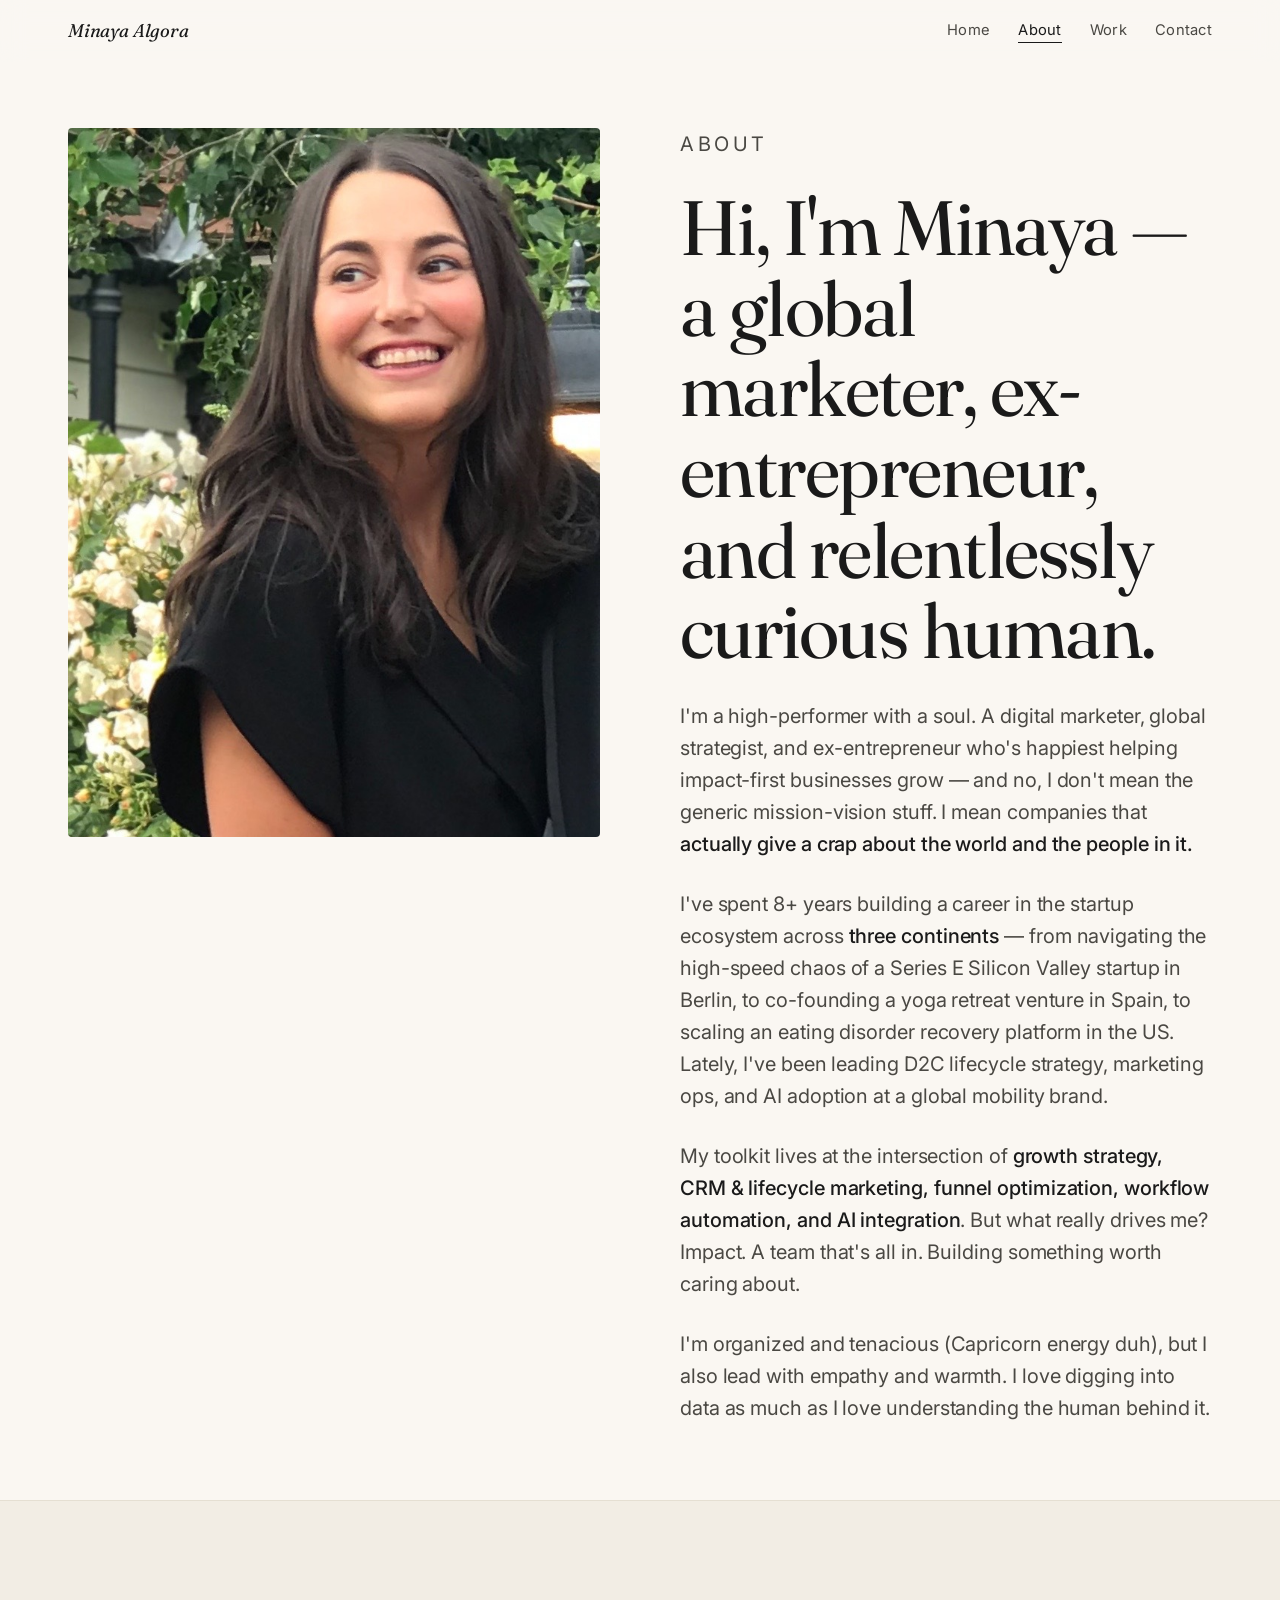
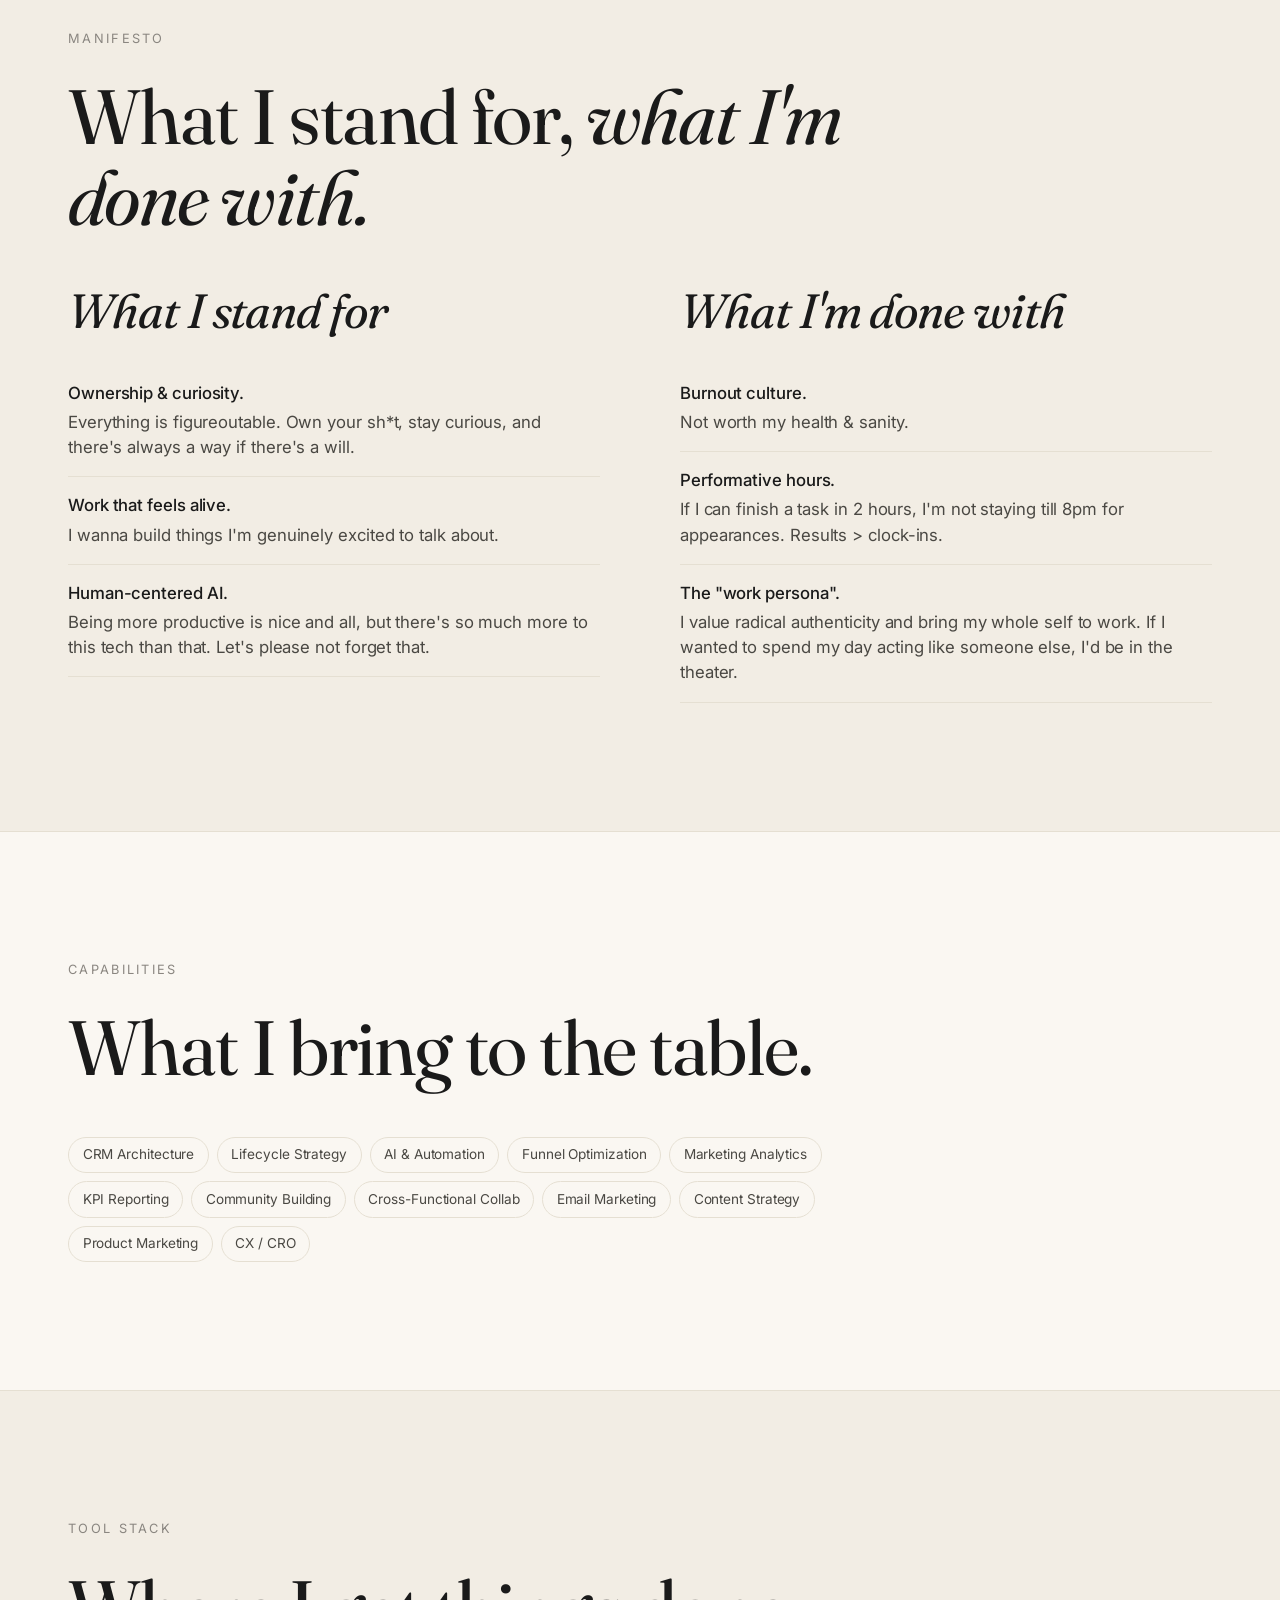
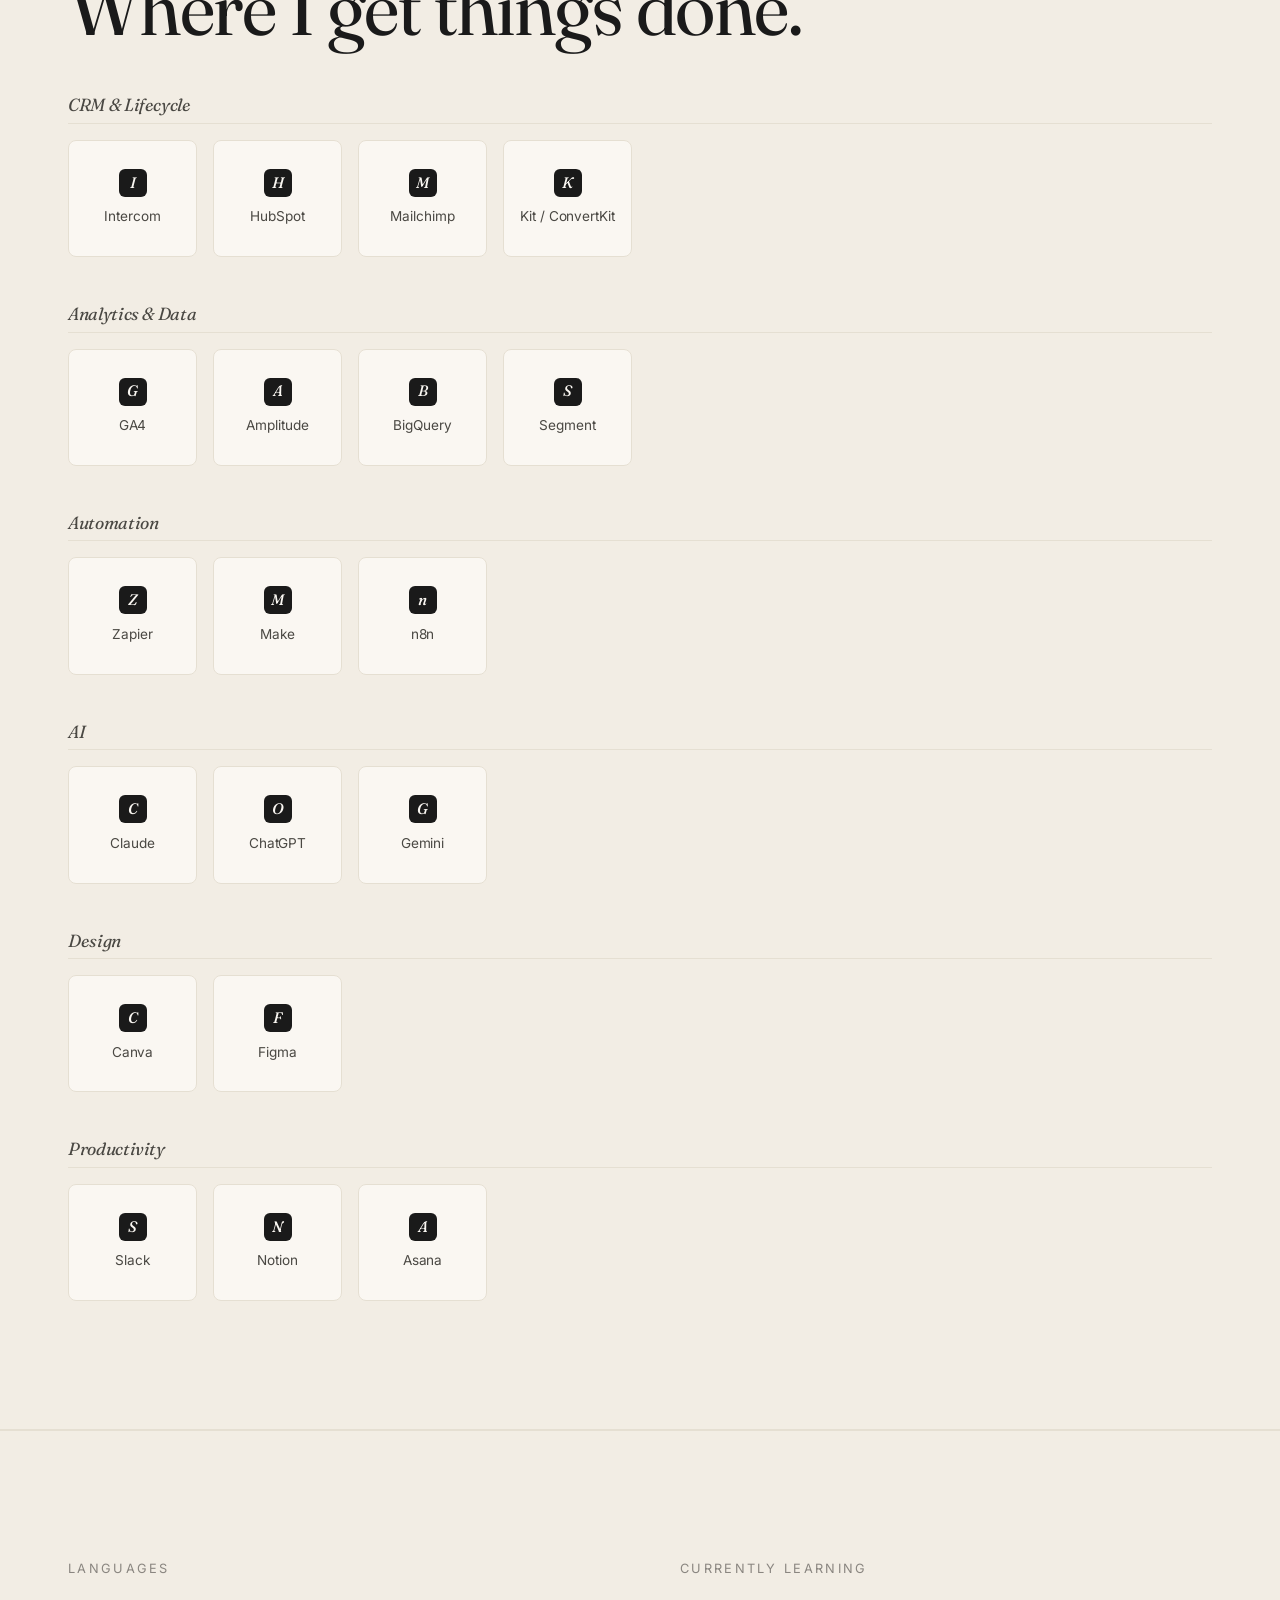
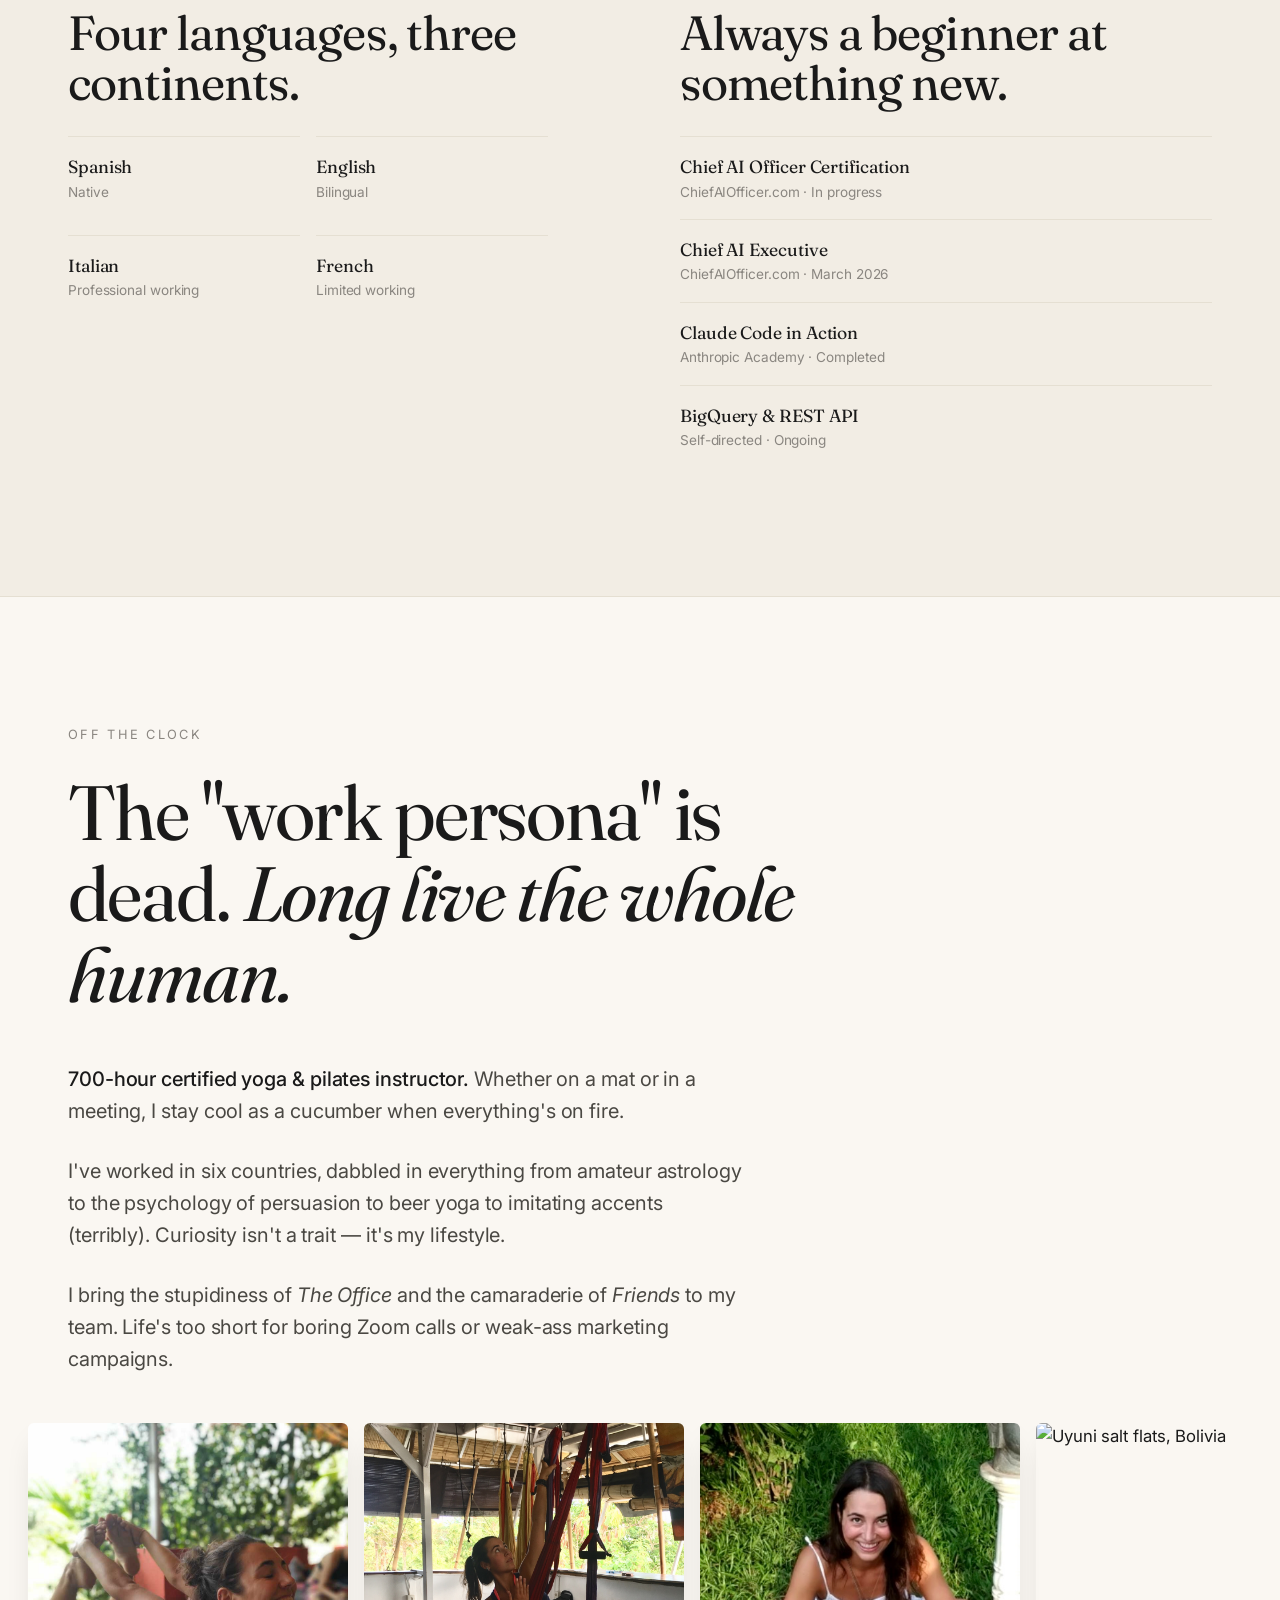
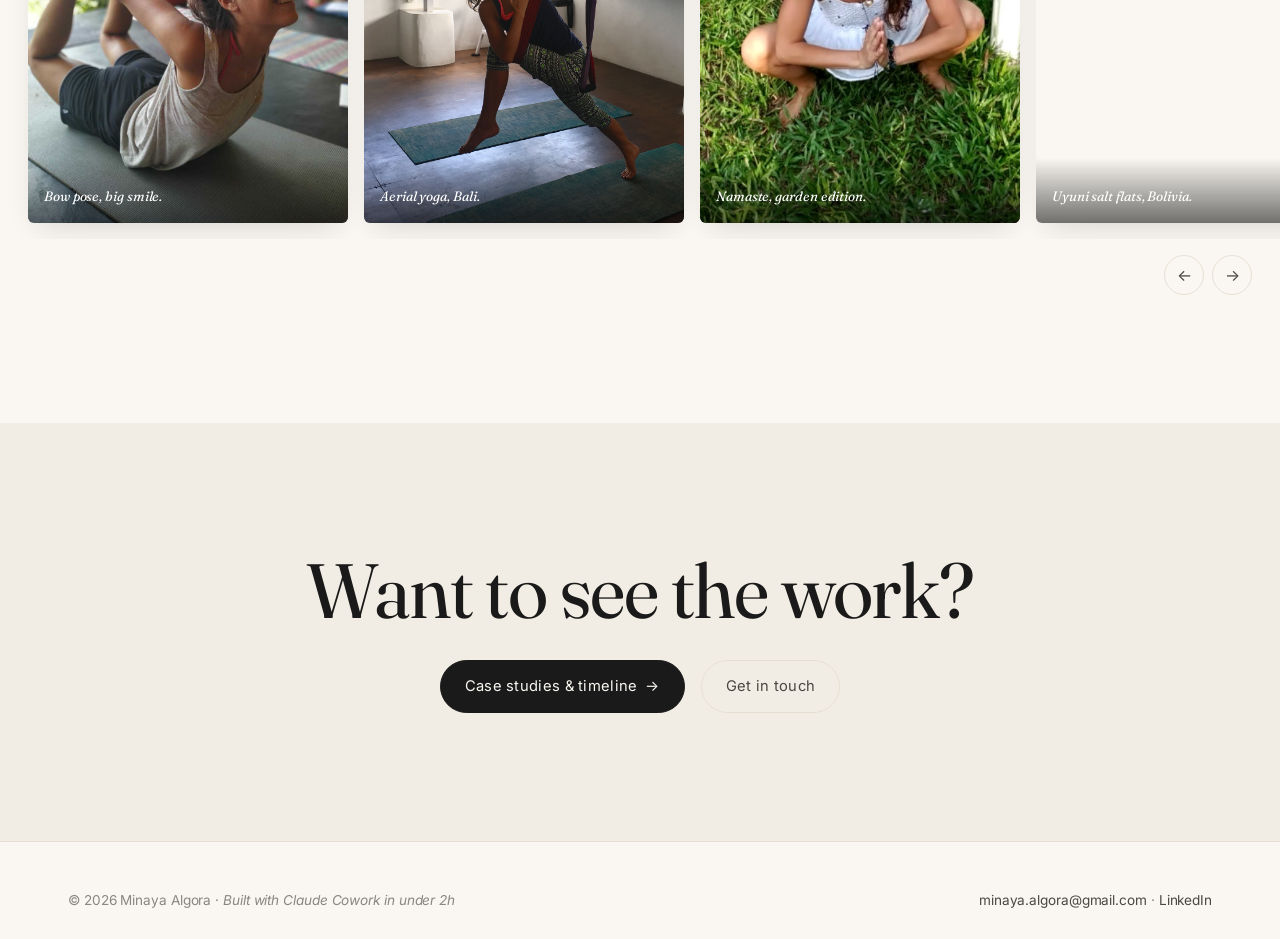
==== commit 68873930: "Restore visual tool stack on About (same as Work) for mobile/desktop consistency" ====
--- a/about.html
+++ b/about.html
@@ -100,9 +100,71 @@
         <span class="tool-chip">CX / CRO</span>
       </div>
     </div>
-    <p class="reveal muted" style="margin-top: var(--space-l); font-size: 0.95rem">
-      Curious about the specific tools I use daily? <a href="work.html#tool-stack" class="inline-link">See my tool stack on the Work page →</a>
-    </p>
+  </div>
+</section>
+
+<!-- TOOL STACK (mirror of Work page for consistency) -->
+<section class="section" style="background: var(--bg-alt); border-top: 1px solid var(--line); border-bottom: 1px solid var(--line)">
+  <div class="container">
+    <p class="section-eyebrow reveal">Tool stack</p>
+    <h2 class="section-title reveal">Where I get things done.</h2>
+
+    <div class="tool-stack">
+      <div class="tool-category reveal">
+        <h4 class="tool-category-title">CRM &amp; Lifecycle</h4>
+        <div class="tool-grid">
+          <div class="tool-card" data-initial="I"><img src="https://cdn.simpleicons.org/intercom/1A1A1A" alt="Intercom" loading="lazy" /><span>Intercom</span></div>
+          <div class="tool-card" data-initial="H"><img src="https://cdn.simpleicons.org/hubspot/1A1A1A" alt="HubSpot" loading="lazy" /><span>HubSpot</span></div>
+          <div class="tool-card" data-initial="M"><img src="https://cdn.simpleicons.org/mailchimp/1A1A1A" alt="Mailchimp" loading="lazy" /><span>Mailchimp</span></div>
+          <div class="tool-card" data-initial="K"><img src="https://cdn.simpleicons.org/kit/1A1A1A" alt="Kit" loading="lazy" /><span>Kit / ConvertKit</span></div>
+        </div>
+      </div>
+
+      <div class="tool-category reveal">
+        <h4 class="tool-category-title">Analytics &amp; Data</h4>
+        <div class="tool-grid">
+          <div class="tool-card" data-initial="G"><img src="https://cdn.simpleicons.org/googleanalytics/1A1A1A" alt="Google Analytics" loading="lazy" /><span>GA4</span></div>
+          <div class="tool-card" data-initial="A"><img src="https://cdn.simpleicons.org/amplitude/1A1A1A" alt="Amplitude" loading="lazy" /><span>Amplitude</span></div>
+          <div class="tool-card" data-initial="B"><img src="https://cdn.simpleicons.org/googlebigquery/1A1A1A" alt="BigQuery" loading="lazy" /><span>BigQuery</span></div>
+          <div class="tool-card" data-initial="S"><img src="https://cdn.simpleicons.org/segment/1A1A1A" alt="Segment" loading="lazy" /><span>Segment</span></div>
+        </div>
+      </div>
+
+      <div class="tool-category reveal">
+        <h4 class="tool-category-title">Automation</h4>
+        <div class="tool-grid">
+          <div class="tool-card" data-initial="Z"><img src="https://cdn.simpleicons.org/zapier/1A1A1A" alt="Zapier" loading="lazy" /><span>Zapier</span></div>
+          <div class="tool-card" data-initial="M"><img src="https://cdn.simpleicons.org/make/1A1A1A" alt="Make" loading="lazy" /><span>Make</span></div>
+          <div class="tool-card" data-initial="n"><img src="https://cdn.simpleicons.org/n8n/1A1A1A" alt="n8n" loading="lazy" /><span>n8n</span></div>
+        </div>
+      </div>
+
+      <div class="tool-category reveal">
+        <h4 class="tool-category-title">AI</h4>
+        <div class="tool-grid">
+          <div class="tool-card" data-initial="C"><img src="https://cdn.simpleicons.org/claude/1A1A1A" alt="Claude" loading="lazy" /><span>Claude</span></div>
+          <div class="tool-card" data-initial="O"><img src="https://cdn.simpleicons.org/openai/1A1A1A" alt="ChatGPT" loading="lazy" /><span>ChatGPT</span></div>
+          <div class="tool-card" data-initial="G"><img src="https://cdn.simpleicons.org/googlegemini/1A1A1A" alt="Gemini" loading="lazy" /><span>Gemini</span></div>
+        </div>
+      </div>
+
+      <div class="tool-category reveal">
+        <h4 class="tool-category-title">Design</h4>
+        <div class="tool-grid">
+          <div class="tool-card" data-initial="C"><img src="https://cdn.simpleicons.org/canva/1A1A1A" alt="Canva" loading="lazy" /><span>Canva</span></div>
+          <div class="tool-card" data-initial="F"><img src="https://cdn.simpleicons.org/figma/1A1A1A" alt="Figma" loading="lazy" /><span>Figma</span></div>
+        </div>
+      </div>
+
+      <div class="tool-category reveal">
+        <h4 class="tool-category-title">Productivity</h4>
+        <div class="tool-grid">
+          <div class="tool-card" data-initial="S"><img src="https://cdn.simpleicons.org/slack/1A1A1A" alt="Slack" loading="lazy" /><span>Slack</span></div>
+          <div class="tool-card" data-initial="N"><img src="https://cdn.simpleicons.org/notion/1A1A1A" alt="Notion" loading="lazy" /><span>Notion</span></div>
+          <div class="tool-card" data-initial="A"><img src="https://cdn.simpleicons.org/asana/1A1A1A" alt="Asana" loading="lazy" /><span>Asana</span></div>
+        </div>
+      </div>
+    </div>
   </div>
 </section>
 
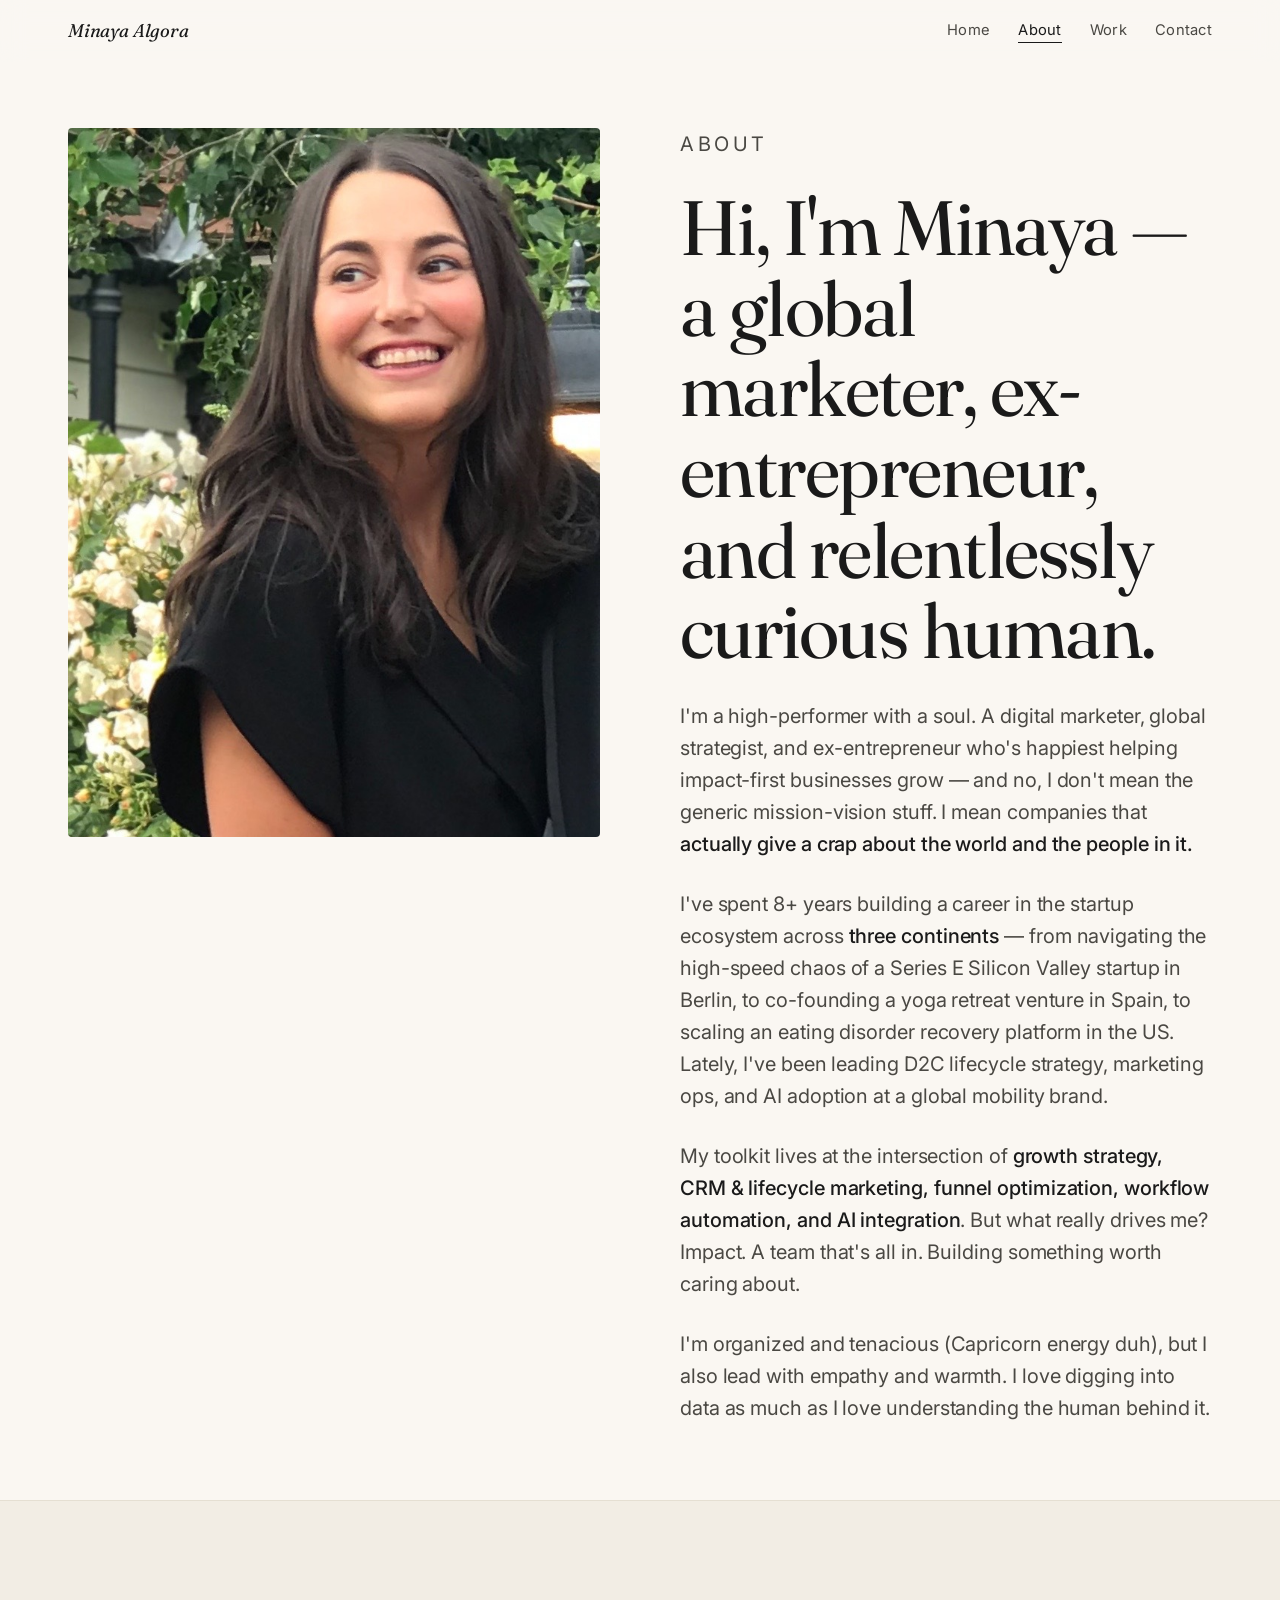
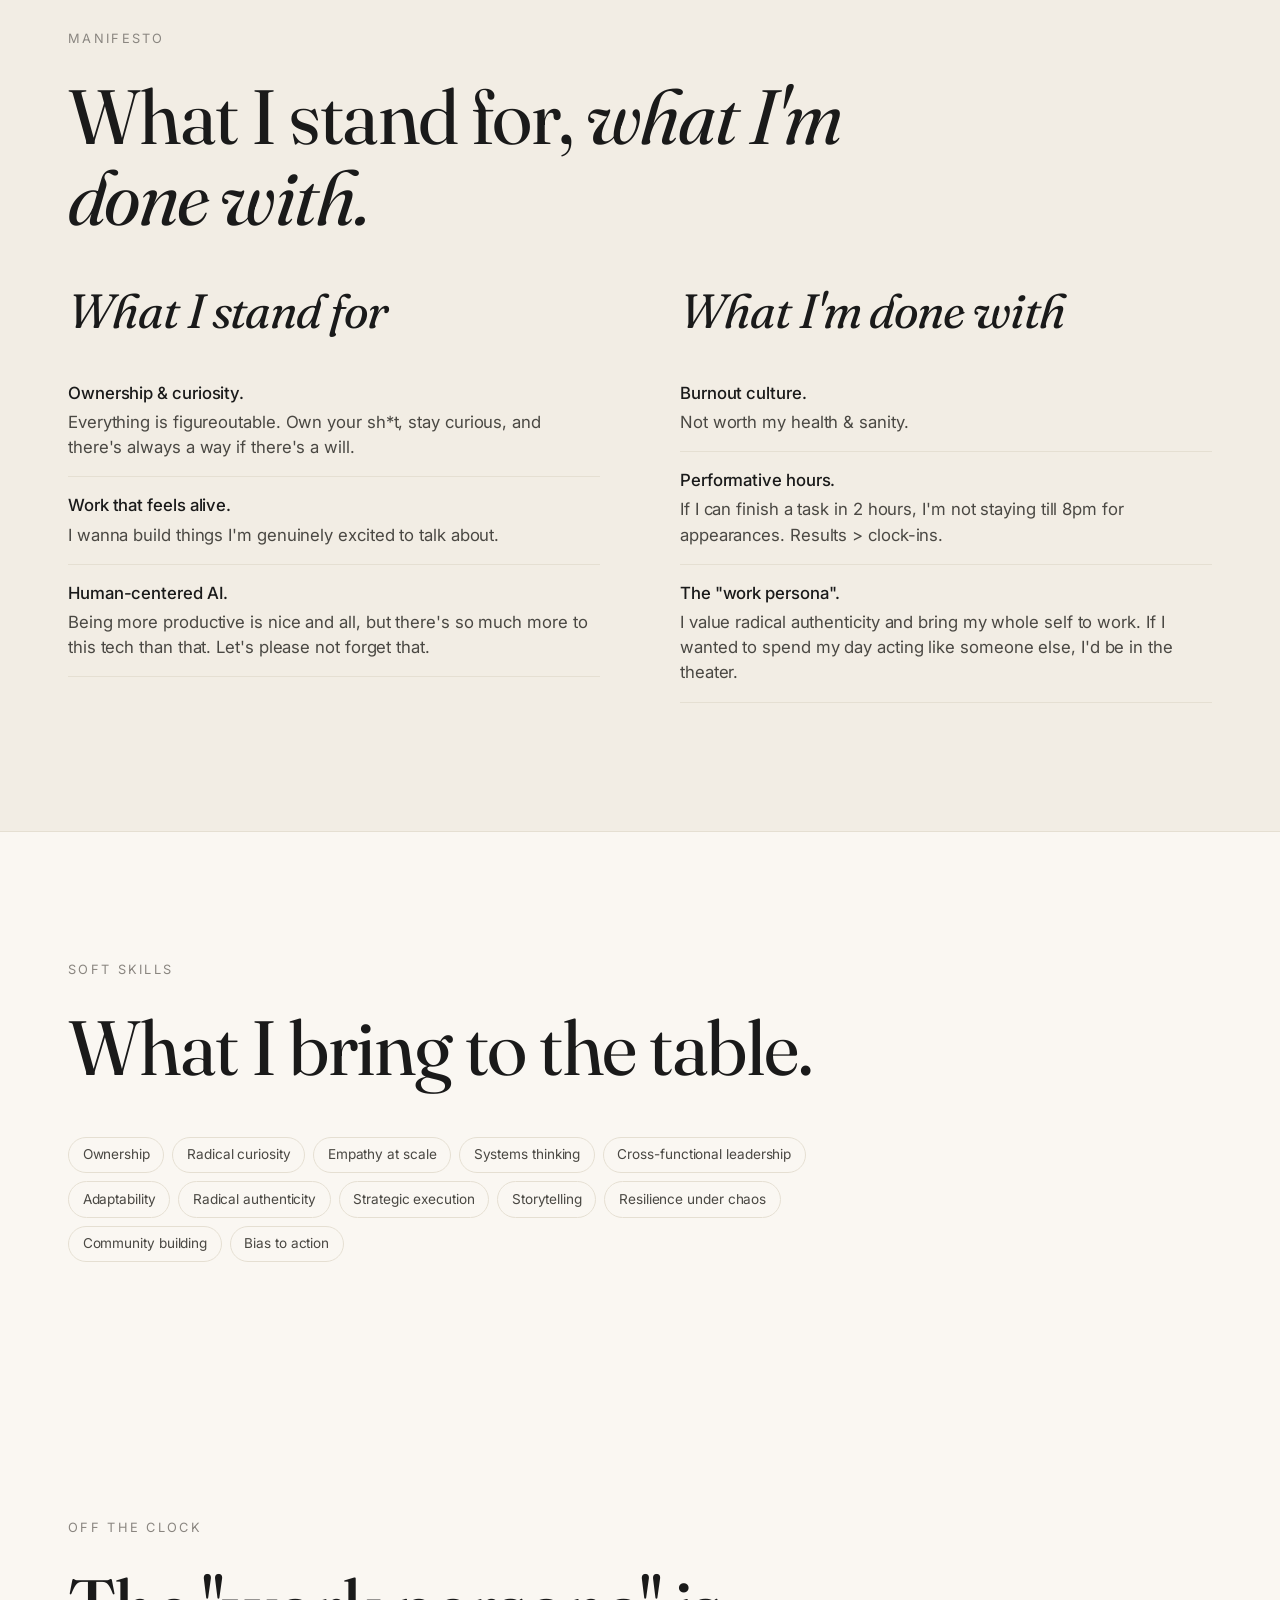
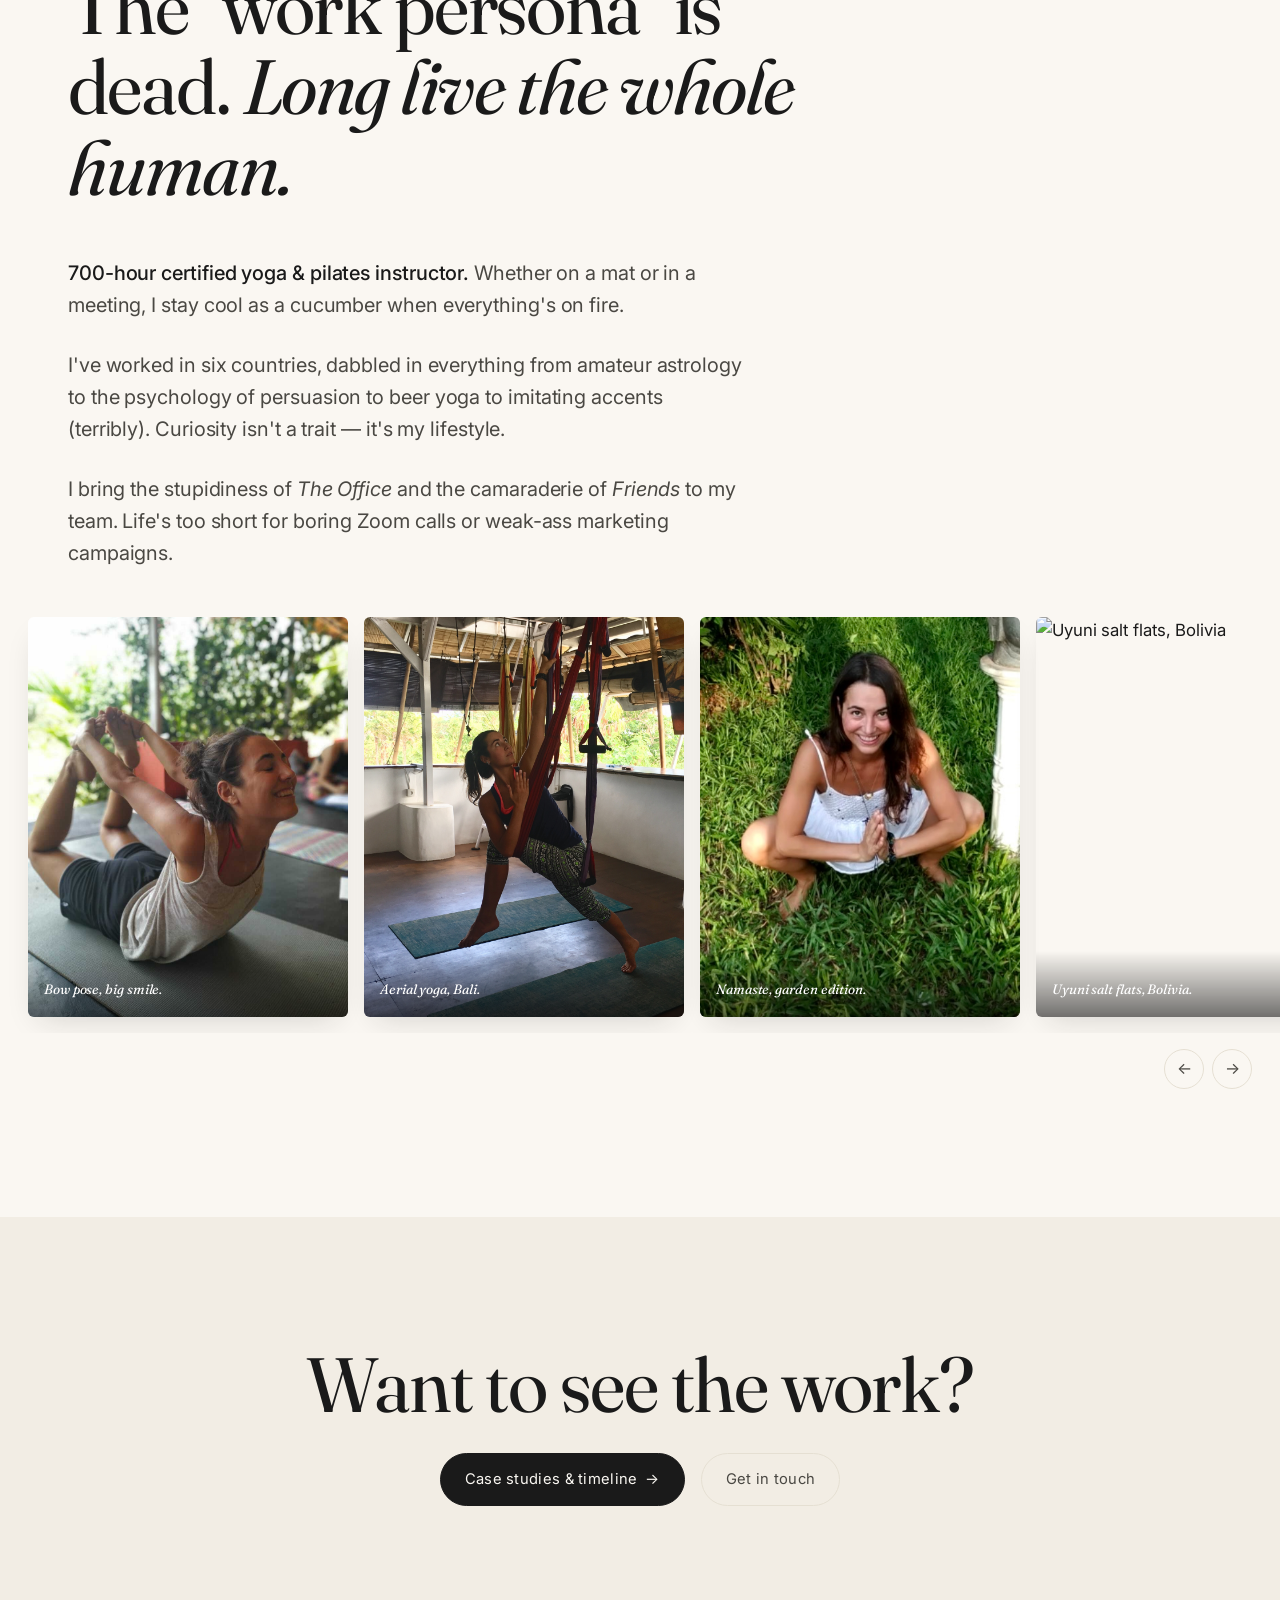
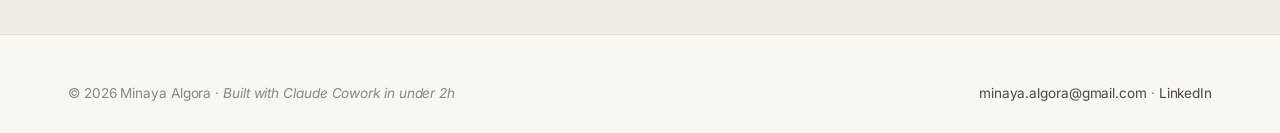
==== commit bc8f3f31: "Reorganize: About = soft skills only. Work gets Languages. Remove duplication." ====
--- a/about.html
+++ b/about.html
@@ -79,146 +79,30 @@
   </div>
 </section>
 
-<!-- CAPABILITIES -->
+<!-- SOFT SKILLS -->
 <section class="section">
   <div class="container">
-    <p class="section-eyebrow reveal">Capabilities</p>
+    <p class="section-eyebrow reveal">Soft skills</p>
     <h2 class="section-title reveal">What I bring to the table.</h2>
     <div class="reveal">
       <div class="tools" style="max-width: 780px">
-        <span class="tool-chip">CRM Architecture</span>
-        <span class="tool-chip">Lifecycle Strategy</span>
-        <span class="tool-chip">AI &amp; Automation</span>
-        <span class="tool-chip">Funnel Optimization</span>
-        <span class="tool-chip">Marketing Analytics</span>
-        <span class="tool-chip">KPI Reporting</span>
-        <span class="tool-chip">Community Building</span>
-        <span class="tool-chip">Cross-Functional Collab</span>
-        <span class="tool-chip">Email Marketing</span>
-        <span class="tool-chip">Content Strategy</span>
-        <span class="tool-chip">Product Marketing</span>
-        <span class="tool-chip">CX / CRO</span>
-      </div>
-    </div>
-  </div>
-</section>
-
-<!-- TOOL STACK (mirror of Work page for consistency) -->
-<section class="section" style="background: var(--bg-alt); border-top: 1px solid var(--line); border-bottom: 1px solid var(--line)">
-  <div class="container">
-    <p class="section-eyebrow reveal">Tool stack</p>
-    <h2 class="section-title reveal">Where I get things done.</h2>
-
-    <div class="tool-stack">
-      <div class="tool-category reveal">
-        <h4 class="tool-category-title">CRM &amp; Lifecycle</h4>
-        <div class="tool-grid">
-          <div class="tool-card" data-initial="I"><img src="https://cdn.simpleicons.org/intercom/1A1A1A" alt="Intercom" loading="lazy" /><span>Intercom</span></div>
-          <div class="tool-card" data-initial="H"><img src="https://cdn.simpleicons.org/hubspot/1A1A1A" alt="HubSpot" loading="lazy" /><span>HubSpot</span></div>
-          <div class="tool-card" data-initial="M"><img src="https://cdn.simpleicons.org/mailchimp/1A1A1A" alt="Mailchimp" loading="lazy" /><span>Mailchimp</span></div>
-          <div class="tool-card" data-initial="K"><img src="https://cdn.simpleicons.org/kit/1A1A1A" alt="Kit" loading="lazy" /><span>Kit / ConvertKit</span></div>
-        </div>
-      </div>
-
-      <div class="tool-category reveal">
-        <h4 class="tool-category-title">Analytics &amp; Data</h4>
-        <div class="tool-grid">
-          <div class="tool-card" data-initial="G"><img src="https://cdn.simpleicons.org/googleanalytics/1A1A1A" alt="Google Analytics" loading="lazy" /><span>GA4</span></div>
-          <div class="tool-card" data-initial="A"><img src="https://cdn.simpleicons.org/amplitude/1A1A1A" alt="Amplitude" loading="lazy" /><span>Amplitude</span></div>
-          <div class="tool-card" data-initial="B"><img src="https://cdn.simpleicons.org/googlebigquery/1A1A1A" alt="BigQuery" loading="lazy" /><span>BigQuery</span></div>
-          <div class="tool-card" data-initial="S"><img src="https://cdn.simpleicons.org/segment/1A1A1A" alt="Segment" loading="lazy" /><span>Segment</span></div>
-        </div>
-      </div>
-
-      <div class="tool-category reveal">
-        <h4 class="tool-category-title">Automation</h4>
-        <div class="tool-grid">
-          <div class="tool-card" data-initial="Z"><img src="https://cdn.simpleicons.org/zapier/1A1A1A" alt="Zapier" loading="lazy" /><span>Zapier</span></div>
-          <div class="tool-card" data-initial="M"><img src="https://cdn.simpleicons.org/make/1A1A1A" alt="Make" loading="lazy" /><span>Make</span></div>
-          <div class="tool-card" data-initial="n"><img src="https://cdn.simpleicons.org/n8n/1A1A1A" alt="n8n" loading="lazy" /><span>n8n</span></div>
-        </div>
-      </div>
-
-      <div class="tool-category reveal">
-        <h4 class="tool-category-title">AI</h4>
-        <div class="tool-grid">
-          <div class="tool-card" data-initial="C"><img src="https://cdn.simpleicons.org/claude/1A1A1A" alt="Claude" loading="lazy" /><span>Claude</span></div>
-          <div class="tool-card" data-initial="O"><img src="https://cdn.simpleicons.org/openai/1A1A1A" alt="ChatGPT" loading="lazy" /><span>ChatGPT</span></div>
-          <div class="tool-card" data-initial="G"><img src="https://cdn.simpleicons.org/googlegemini/1A1A1A" alt="Gemini" loading="lazy" /><span>Gemini</span></div>
-        </div>
-      </div>
-
-      <div class="tool-category reveal">
-        <h4 class="tool-category-title">Design</h4>
-        <div class="tool-grid">
-          <div class="tool-card" data-initial="C"><img src="https://cdn.simpleicons.org/canva/1A1A1A" alt="Canva" loading="lazy" /><span>Canva</span></div>
-          <div class="tool-card" data-initial="F"><img src="https://cdn.simpleicons.org/figma/1A1A1A" alt="Figma" loading="lazy" /><span>Figma</span></div>
-        </div>
-      </div>
-
-      <div class="tool-category reveal">
-        <h4 class="tool-category-title">Productivity</h4>
-        <div class="tool-grid">
-          <div class="tool-card" data-initial="S"><img src="https://cdn.simpleicons.org/slack/1A1A1A" alt="Slack" loading="lazy" /><span>Slack</span></div>
-          <div class="tool-card" data-initial="N"><img src="https://cdn.simpleicons.org/notion/1A1A1A" alt="Notion" loading="lazy" /><span>Notion</span></div>
-          <div class="tool-card" data-initial="A"><img src="https://cdn.simpleicons.org/asana/1A1A1A" alt="Asana" loading="lazy" /><span>Asana</span></div>
-        </div>
-      </div>
-    </div>
-  </div>
-</section>
-
-<!-- LANGUAGES + LEARNING -->
-<section class="section" style="background: var(--bg-alt); border-top: 1px solid var(--line); border-bottom: 1px solid var(--line)">
-  <div class="container">
-    <div class="about-grid" style="grid-template-columns: 1fr 1fr">
-      <div class="reveal">
-        <p class="section-eyebrow">Languages</p>
-        <h3 style="margin-bottom: var(--space-m)">Four languages, three continents.</h3>
-        <div class="languages">
-          <div class="lang">
-            <div class="lang-name">Spanish</div>
-            <div class="lang-level">Native</div>
-          </div>
-          <div class="lang">
-            <div class="lang-name">English</div>
-            <div class="lang-level">Bilingual</div>
-          </div>
-          <div class="lang">
-            <div class="lang-name">Italian</div>
-            <div class="lang-level">Professional working</div>
-          </div>
-          <div class="lang">
-            <div class="lang-name">French</div>
-            <div class="lang-level">Limited working</div>
-          </div>
-        </div>
-      </div>
-      <div class="reveal">
-        <p class="section-eyebrow">Currently learning</p>
-        <h3 style="margin-bottom: var(--space-m)">Always a beginner at something new.</h3>
-        <ul style="list-style: none">
-          <li class="lang" style="border-top: 1px solid var(--line)">
-            <div class="lang-name">Chief AI Officer Certification</div>
-            <div class="lang-level">ChiefAIOfficer.com · In progress</div>
-          </li>
-          <li class="lang" style="border-top: 1px solid var(--line)">
-            <div class="lang-name">Chief AI Executive</div>
-            <div class="lang-level">ChiefAIOfficer.com · March 2026</div>
-          </li>
-          <li class="lang" style="border-top: 1px solid var(--line)">
-            <div class="lang-name">Claude Code in Action</div>
-            <div class="lang-level">Anthropic Academy · Completed</div>
-          </li>
-          <li class="lang" style="border-top: 1px solid var(--line)">
-            <div class="lang-name">BigQuery &amp; REST API</div>
-            <div class="lang-level">Self-directed · Ongoing</div>
-          </li>
-        </ul>
-      </div>
-    </div>
-  </div>
-</section>
+        <span class="tool-chip">Ownership</span>
+        <span class="tool-chip">Radical curiosity</span>
+        <span class="tool-chip">Empathy at scale</span>
+        <span class="tool-chip">Systems thinking</span>
+        <span class="tool-chip">Cross-functional leadership</span>
+        <span class="tool-chip">Adaptability</span>
+        <span class="tool-chip">Radical authenticity</span>
+        <span class="tool-chip">Strategic execution</span>
+        <span class="tool-chip">Storytelling</span>
+        <span class="tool-chip">Resilience under chaos</span>
+        <span class="tool-chip">Community building</span>
+        <span class="tool-chip">Bias to action</span>
+      </div>
+    </div>
+  </div>
+</section>
+
 
 <!-- OFF THE CLOCK -->
 <section class="section">
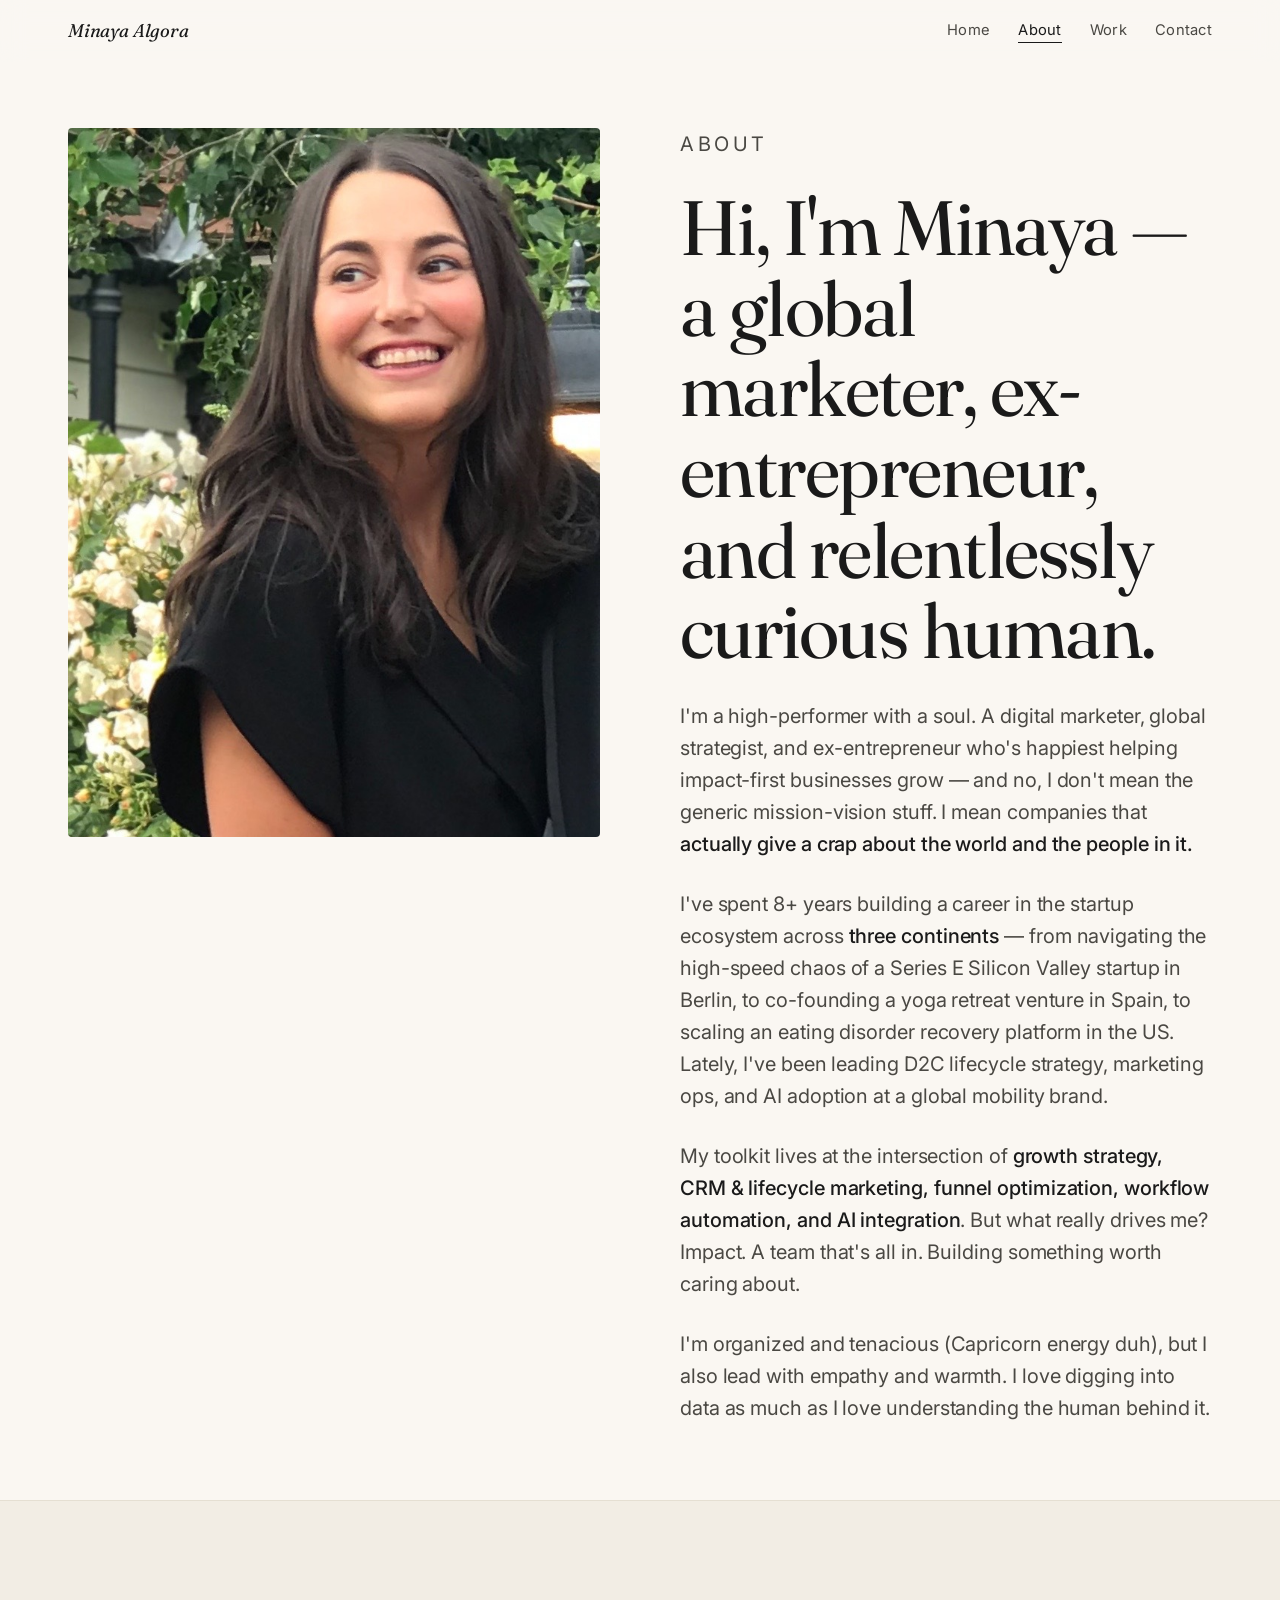
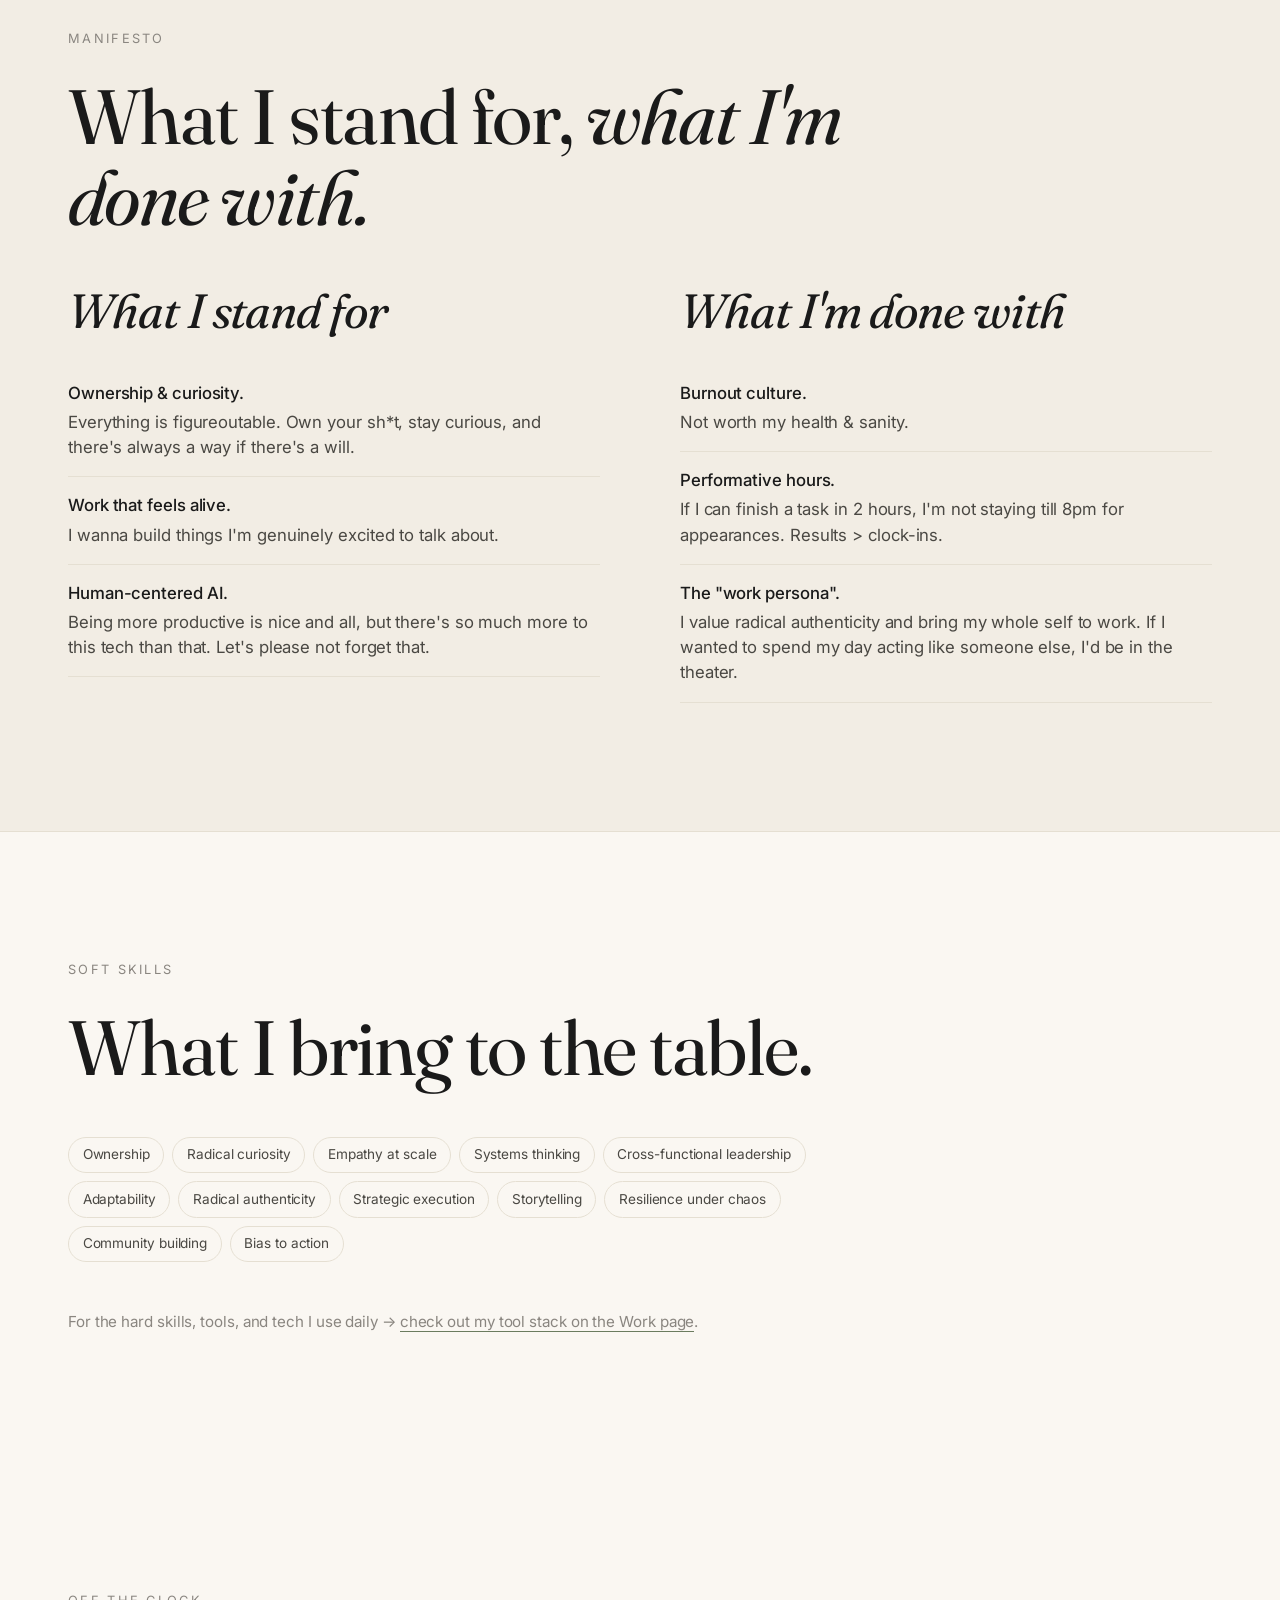
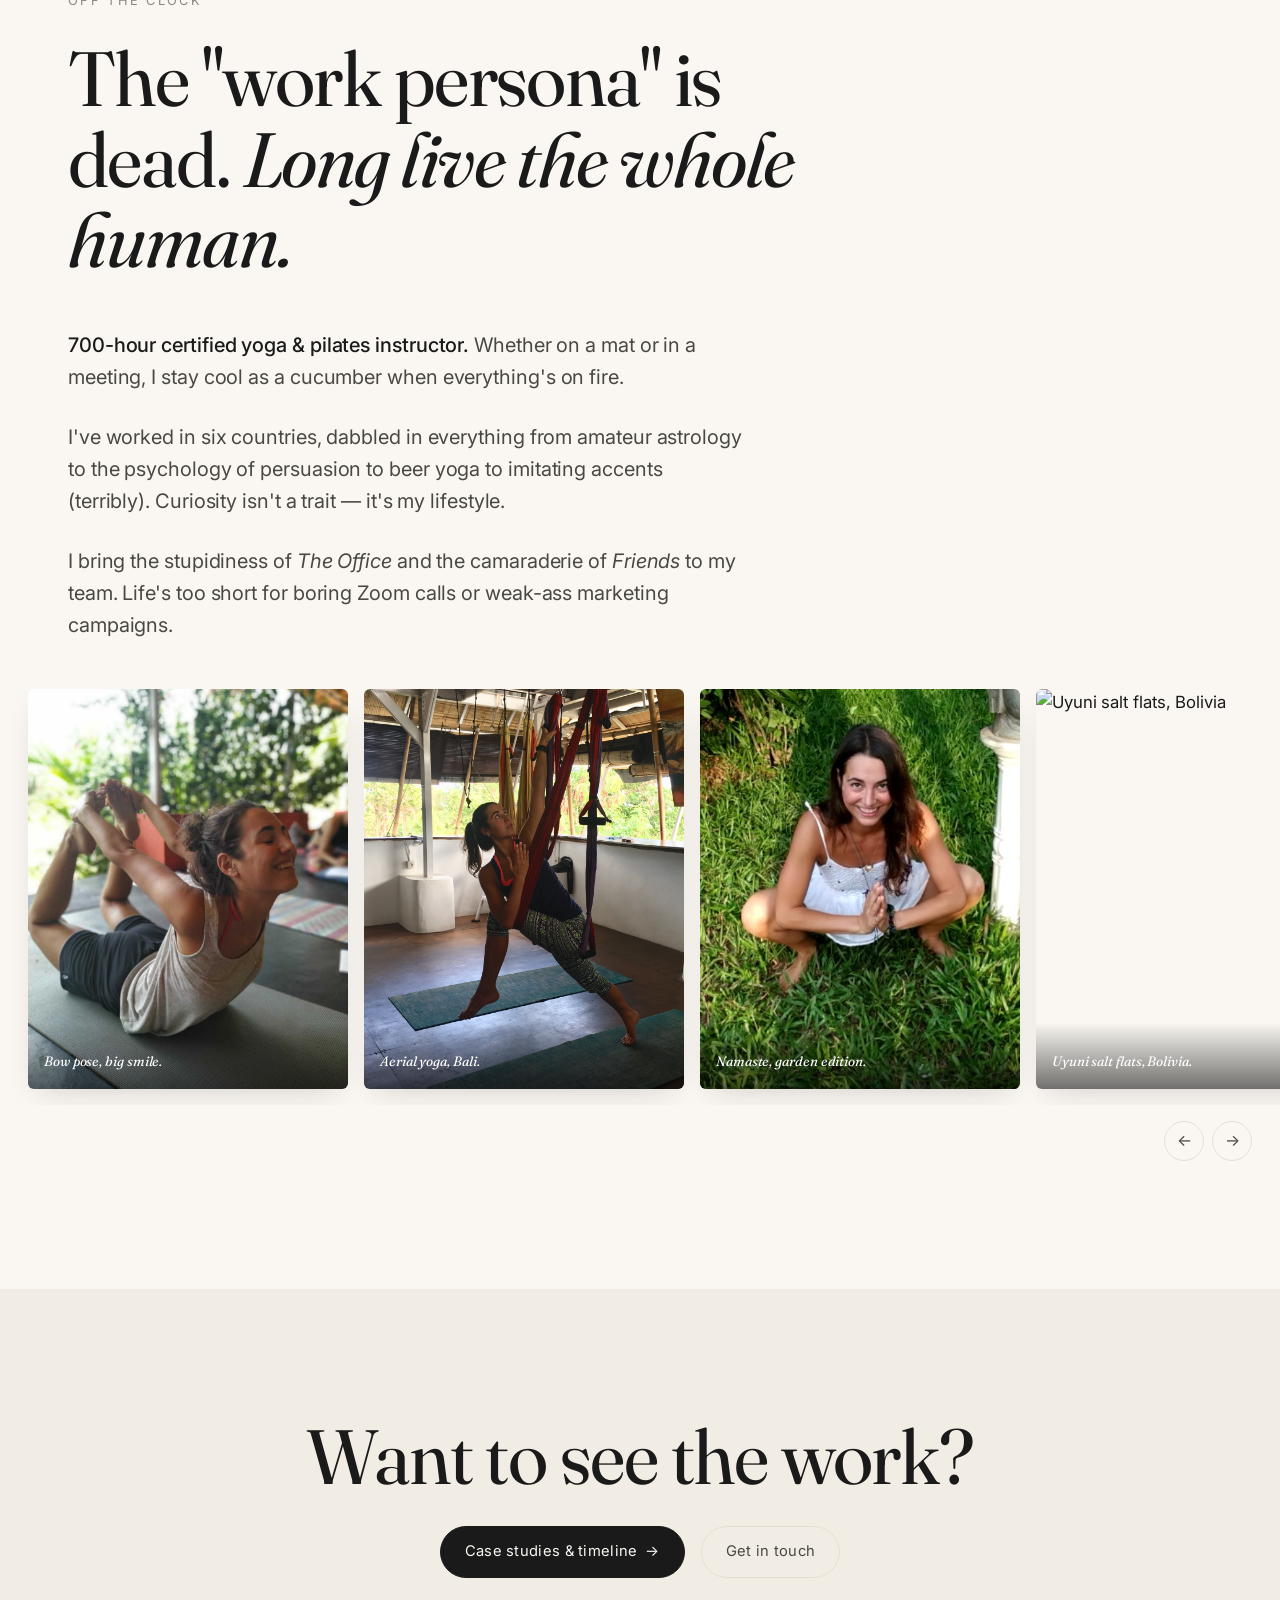
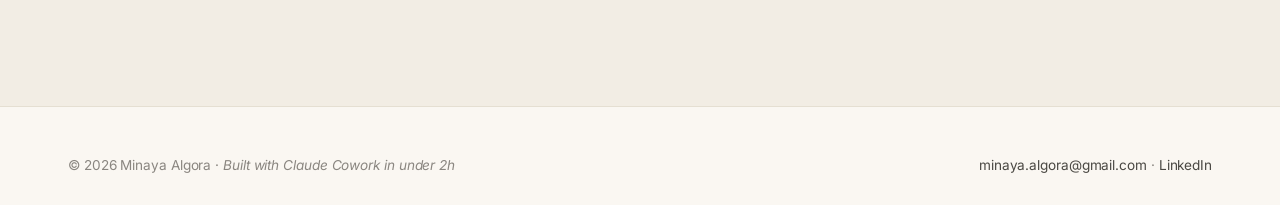
==== commit 72a6804f: "Add link from About soft skills to Work tool stack" ====
--- a/about.html
+++ b/about.html
@@ -100,6 +100,9 @@
         <span class="tool-chip">Bias to action</span>
       </div>
     </div>
+    <p class="reveal muted" style="margin-top: var(--space-l); font-size: 0.95rem">
+      For the hard skills, tools, and tech I use daily → <a href="work.html#tool-stack" class="inline-link">check out my tool stack on the Work page</a>.
+    </p>
   </div>
 </section>
 
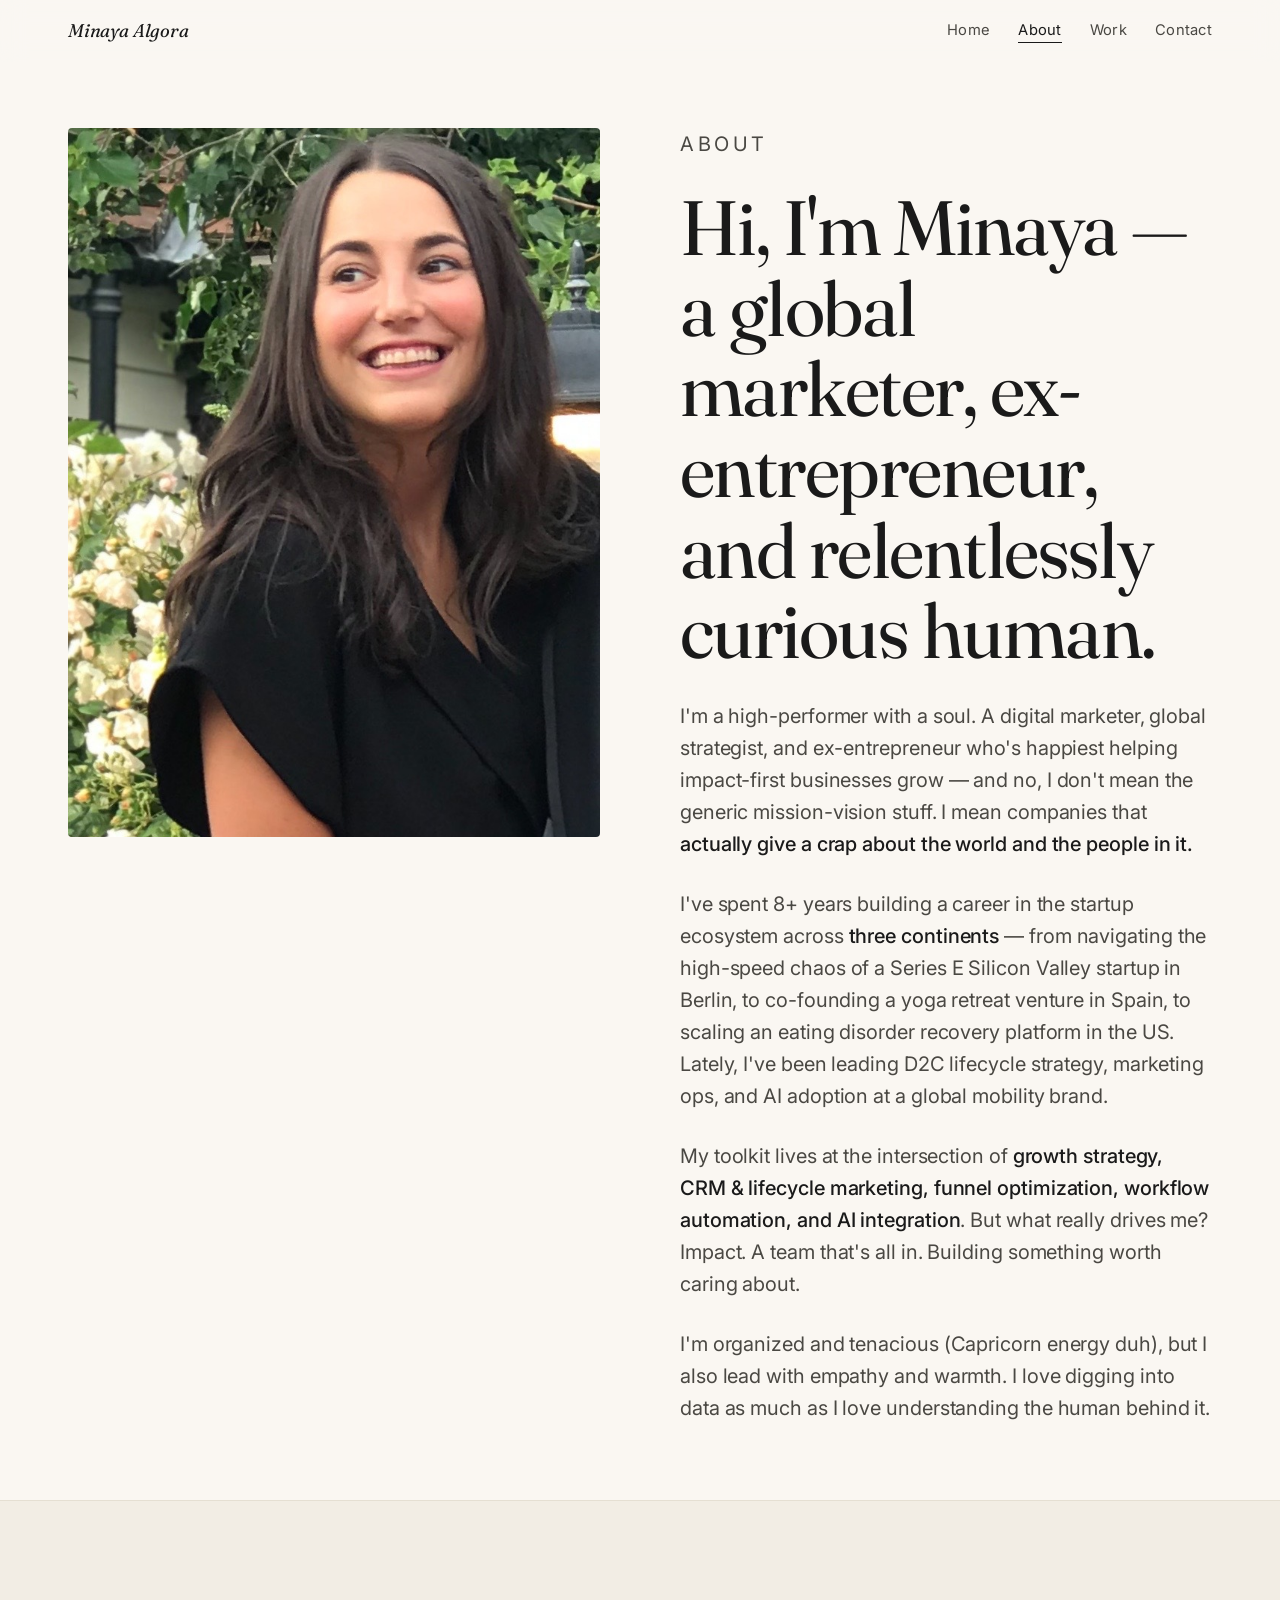
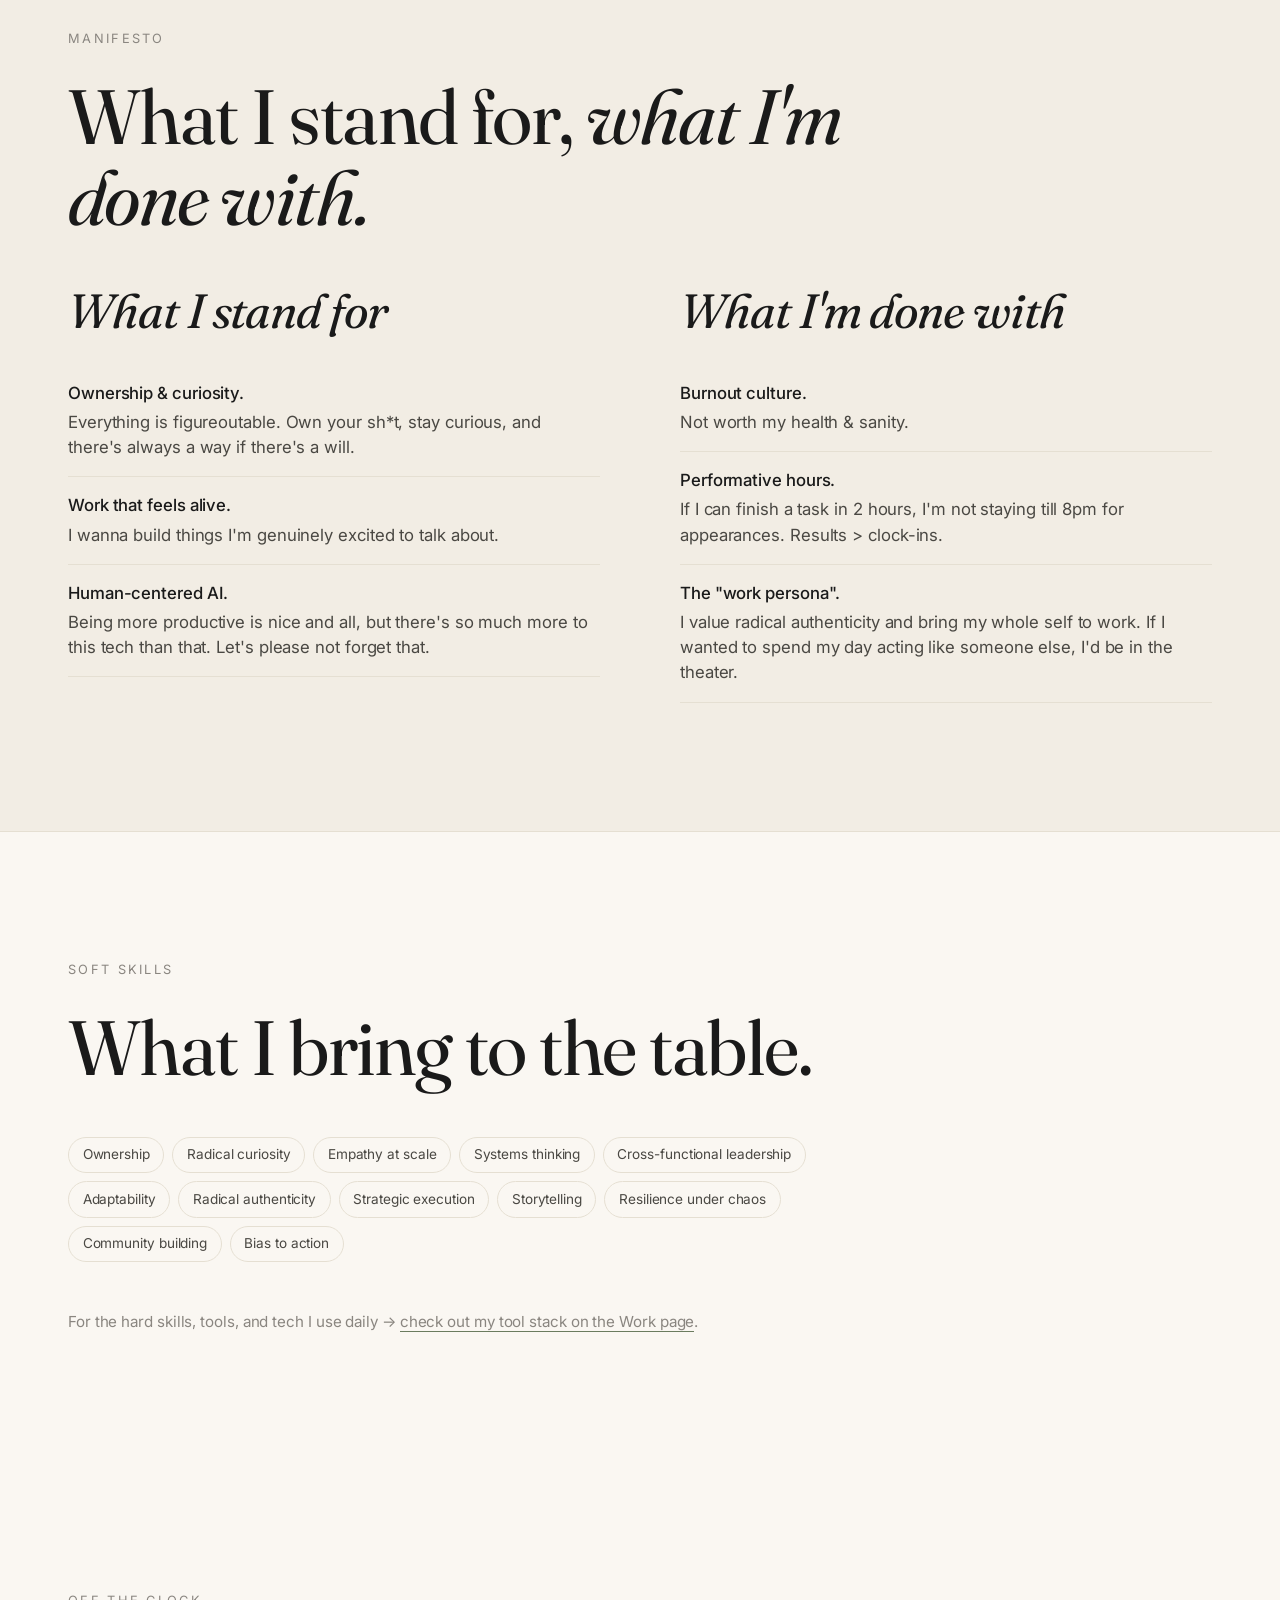
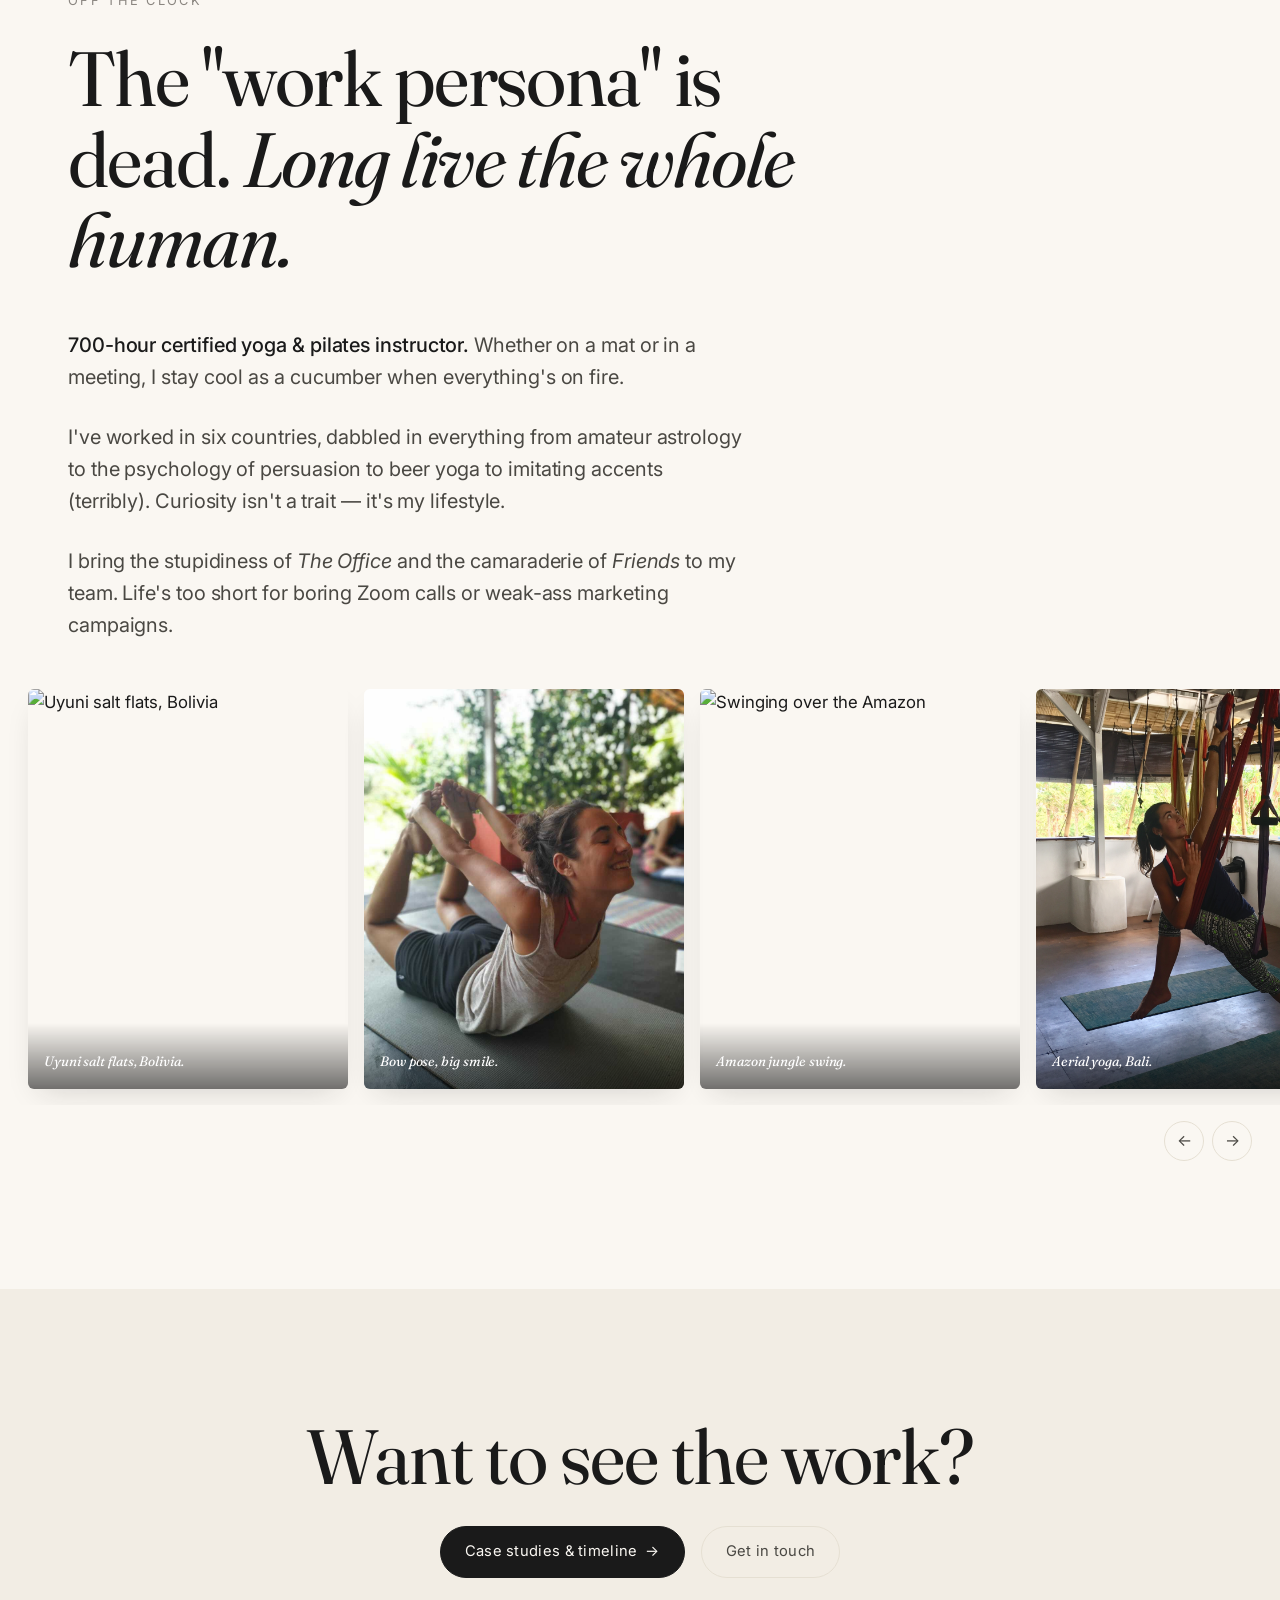
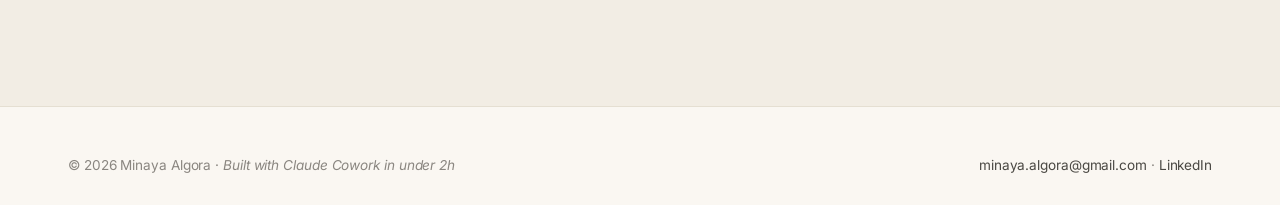
==== commit dab7dab4: "Rotate banyan/kangaroo photos correctly, reorder carousel to mix yoga/travel, fix Michael Scott attr" ====
--- a/about.html
+++ b/about.html
@@ -129,48 +129,48 @@
   <div class="carousel-wrap reveal">
     <div class="carousel" id="personal-carousel" tabindex="0" aria-label="Personal photos, scroll horizontally">
       <figure class="carousel-item">
+        <img src="assets/images/personal-bolivia-uyuni.jpg" alt="Uyuni salt flats, Bolivia" loading="lazy" />
+        <figcaption>Uyuni salt flats, Bolivia.</figcaption>
+      </figure>
+      <figure class="carousel-item">
         <img src="assets/images/personal-yoga-bow.jpg" alt="Yoga bow pose, smiling" loading="lazy" />
         <figcaption>Bow pose, big smile.</figcaption>
       </figure>
       <figure class="carousel-item">
+        <img src="assets/images/personal-amazon-swing.jpg" alt="Swinging over the Amazon" loading="lazy" />
+        <figcaption>Amazon jungle swing.</figcaption>
+      </figure>
+      <figure class="carousel-item">
         <img src="assets/images/personal-aerial-yoga.jpg" alt="Aerial yoga in Bali" loading="lazy" />
         <figcaption>Aerial yoga, Bali.</figcaption>
       </figure>
       <figure class="carousel-item">
+        <img src="assets/images/personal-cucumbers.jpg" alt="Being silly with cucumber sculptures" loading="lazy" />
+        <figcaption>Because sometimes you just gotta.</figcaption>
+      </figure>
+      <figure class="carousel-item">
+        <img src="assets/images/personal-banyan-tree.jpg" alt="Climbing a banyan tree" loading="lazy" />
+        <figcaption>Banyan tree, Bali.</figcaption>
+      </figure>
+      <figure class="carousel-item">
         <img src="assets/images/personal-yoga-namaste.jpg" alt="Namaste yoga on grass" loading="lazy" />
         <figcaption>Namaste, garden edition.</figcaption>
       </figure>
       <figure class="carousel-item">
-        <img src="assets/images/personal-bolivia-uyuni.jpg" alt="Uyuni salt flats, Bolivia" loading="lazy" />
-        <figcaption>Uyuni salt flats, Bolivia.</figcaption>
-      </figure>
-      <figure class="carousel-item">
-        <img src="assets/images/personal-amazon-swing.jpg" alt="Swinging over the Amazon" loading="lazy" />
-        <figcaption>Amazon jungle swing.</figcaption>
-      </figure>
-      <figure class="carousel-item">
         <img src="assets/images/personal-kangaroo.jpg" alt="Petting a kangaroo in Australia" loading="lazy" />
         <figcaption>Kangaroo therapy, Australia.</figcaption>
       </figure>
       <figure class="carousel-item">
+        <img src="assets/images/personal-waterfall-bali.jpg" alt="Waterfall in Bali, Ramones t-shirt" loading="lazy" />
+        <figcaption>Bali waterfall, Ramones tee.</figcaption>
+      </figure>
+      <figure class="carousel-item">
+        <img src="assets/images/personal-snorkel.jpg" alt="Snorkeling with yellow goggles" loading="lazy" />
+        <figcaption>Fish, meet me.</figcaption>
+      </figure>
+      <figure class="carousel-item">
         <img src="assets/images/personal-vietnam-motorbike.jpg" alt="Motorbike ride in Vietnam" loading="lazy" />
         <figcaption>Vietnam, on two wheels.</figcaption>
-      </figure>
-      <figure class="carousel-item">
-        <img src="assets/images/personal-waterfall-bali.jpg" alt="Waterfall in Bali, Ramones t-shirt" loading="lazy" />
-        <figcaption>Bali waterfall, Ramones tee.</figcaption>
-      </figure>
-      <figure class="carousel-item">
-        <img src="assets/images/personal-snorkel.jpg" alt="Snorkeling with yellow goggles" loading="lazy" />
-        <figcaption>Fish, meet me.</figcaption>
-      </figure>
-      <figure class="carousel-item">
-        <img src="assets/images/personal-banyan-tree.jpg" alt="Climbing a banyan tree" loading="lazy" />
-        <figcaption>Banyan tree, Bali.</figcaption>
-      </figure>
-      <figure class="carousel-item">
-        <img src="assets/images/personal-cucumbers.jpg" alt="Being silly with cucumber sculptures" loading="lazy" />
-        <figcaption>Because sometimes you just gotta.</figcaption>
       </figure>
       <figure class="carousel-item">
         <img src="assets/images/personal-casual.jpg" alt="Home in Madrid, Mick Jagger tee" loading="lazy" />
--- a/styles.css
+++ b/styles.css
@@ -1206,12 +1206,15 @@
 .pullquote-attr {
   text-align: center;
   color: var(--ink-muted);
-  font-family: var(--font-sans);
-  font-size: 0.85rem;
-  letter-spacing: 0.05em;
-  margin-top: calc(-1 * var(--space-l));
+  font-family: var(--font-serif);
+  font-style: italic;
+  font-size: 1.1rem;
+  letter-spacing: 0.01em;
+  margin-top: calc(-1 * var(--space-m));
   margin-bottom: var(--space-l);
-  font-style: italic;
+  max-width: 800px;
+  margin-left: auto;
+  margin-right: auto;
 }
 
 /* --- Utility --- */
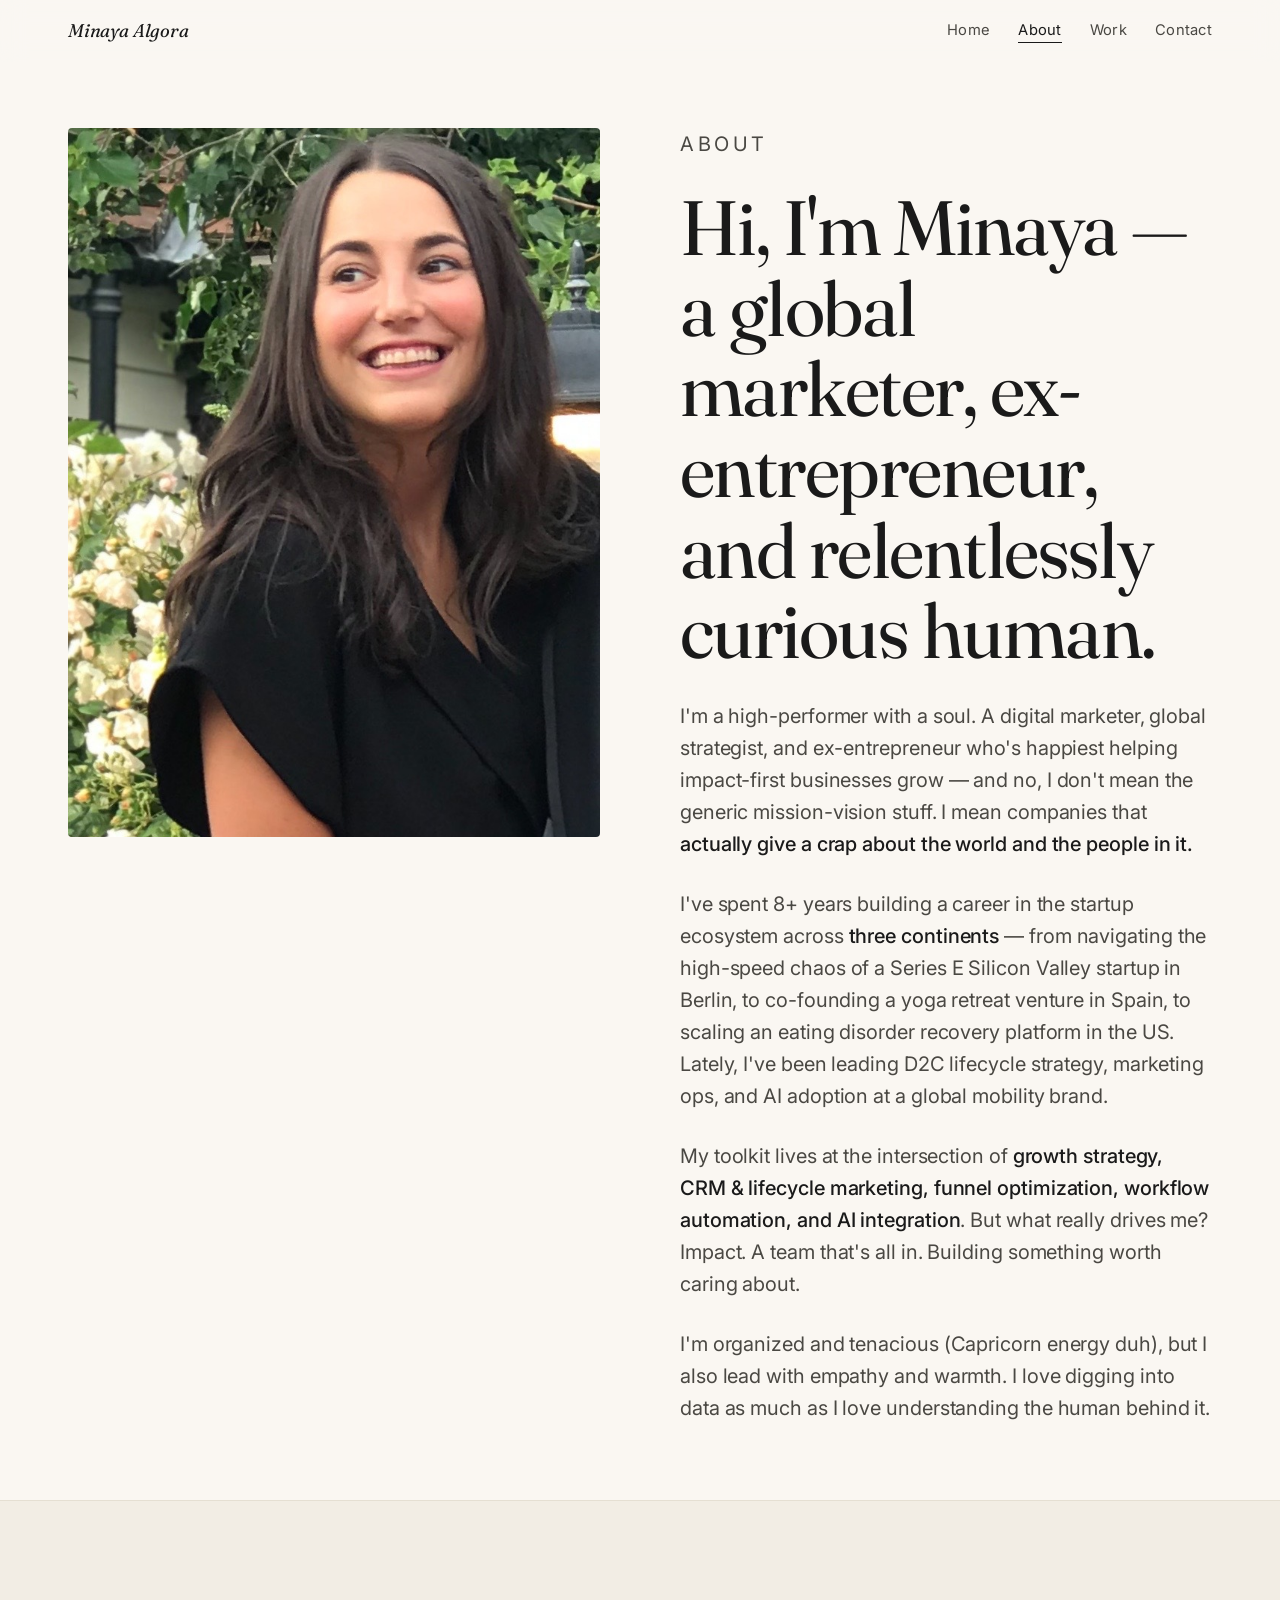
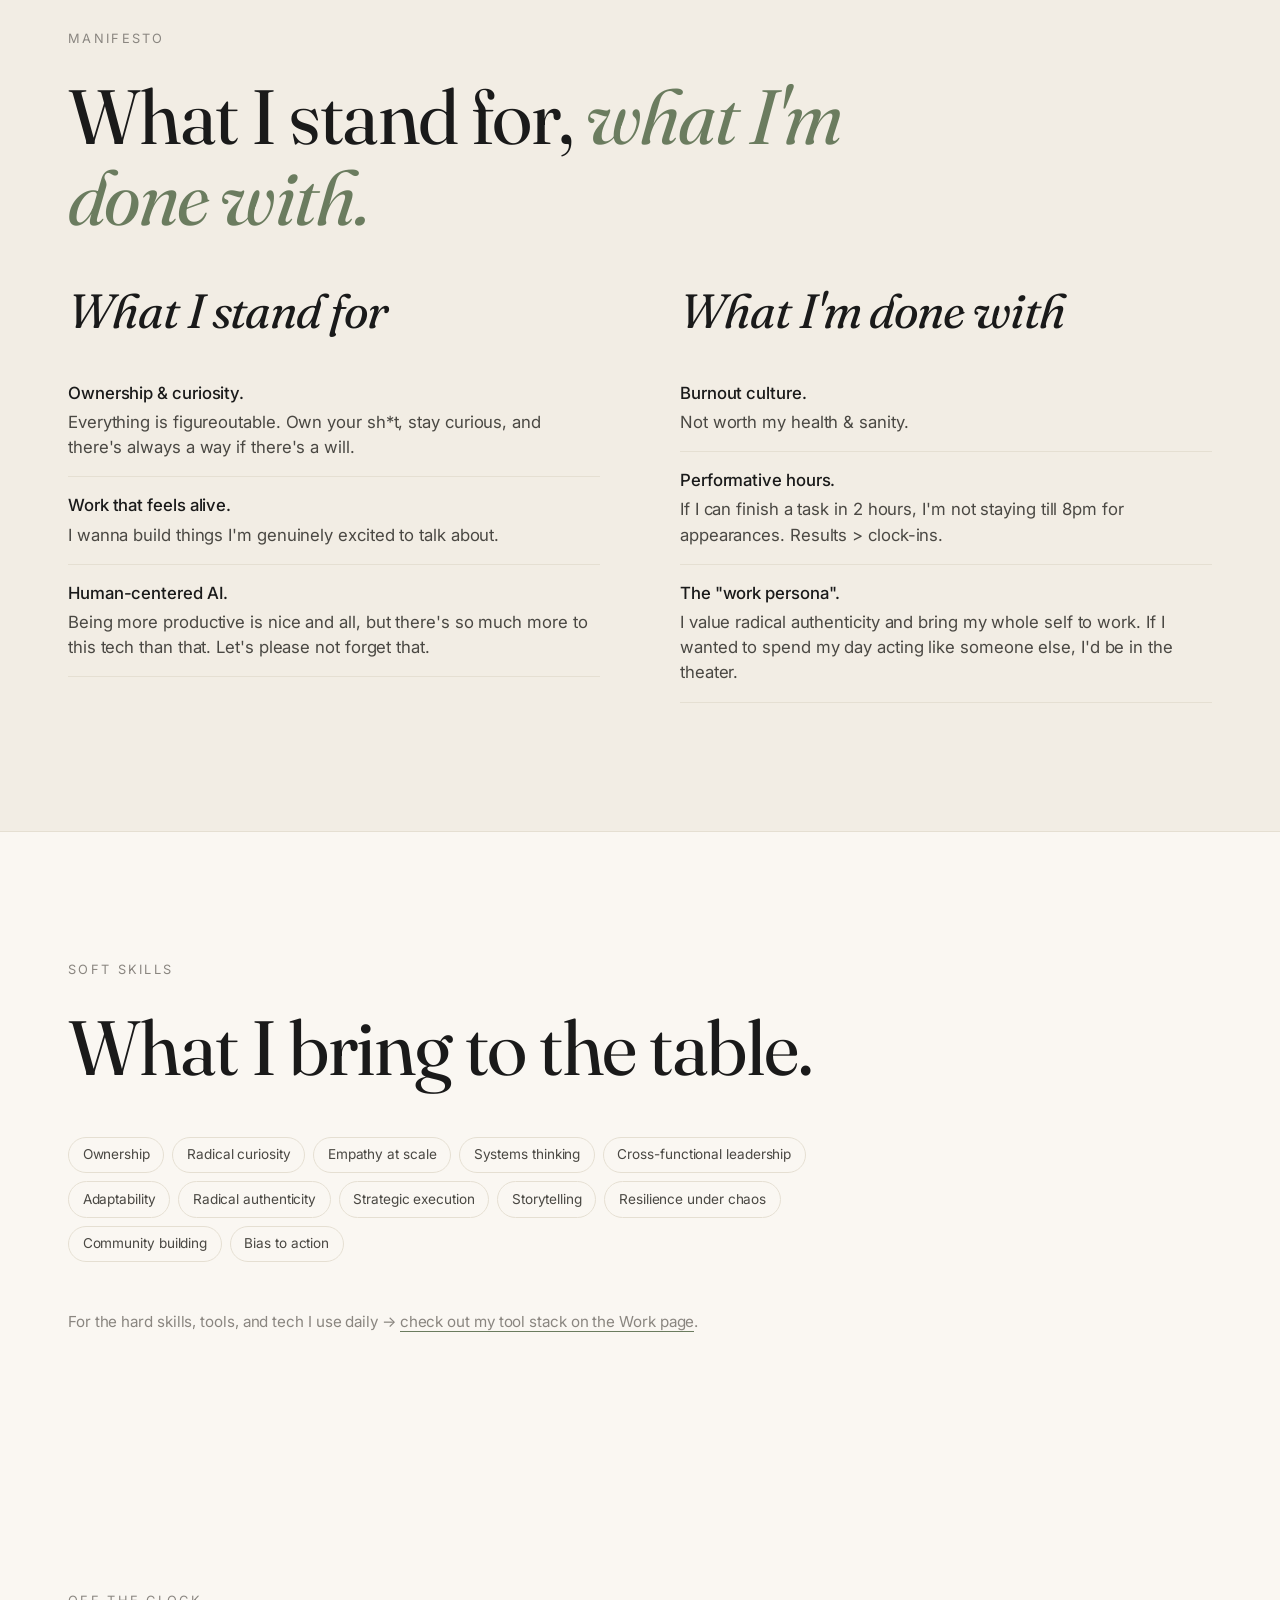
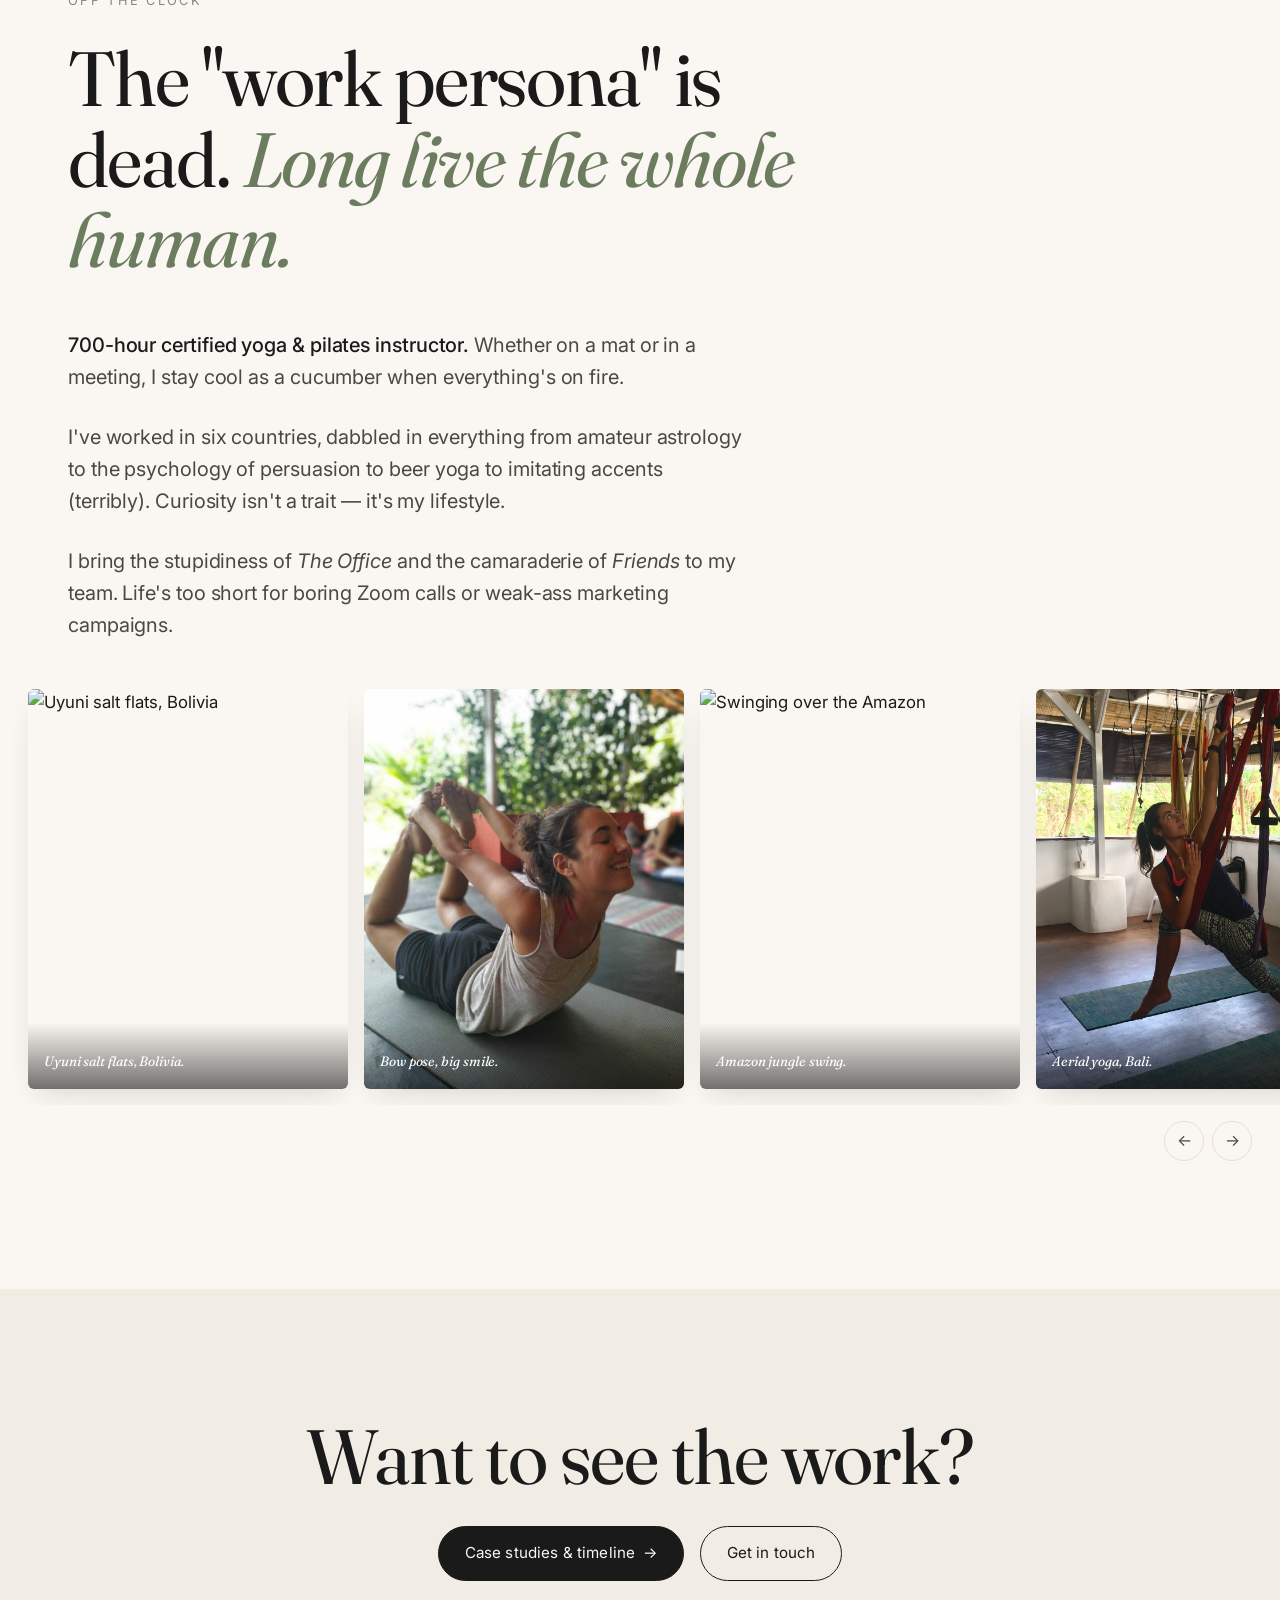
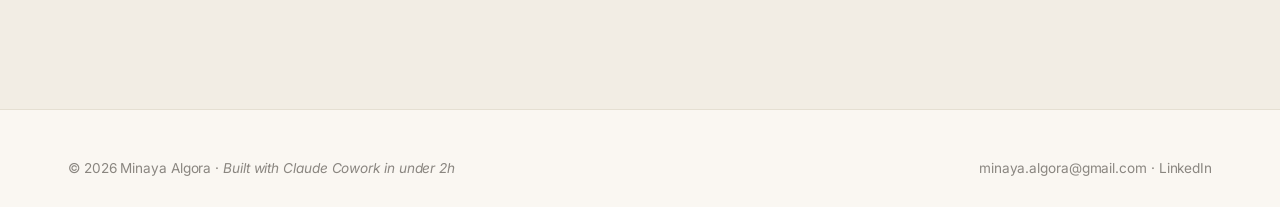
==== commit 6f65a21e: "Consistency audit: unify eyebrows, section-title class on all h2s incl CTAs, contact-title sizing, s" ====
--- a/about.html
+++ b/about.html
@@ -35,7 +35,7 @@
       </div>
       <div class="about-text">
         <p class="section-eyebrow reveal">About</p>
-        <h2 class="reveal">Hi, I'm Minaya — a global marketer, ex-entrepreneur, and relentlessly curious human.</h2>
+        <h2 class="section-title reveal">Hi, I'm Minaya — a global marketer, ex-entrepreneur, and relentlessly curious human.</h2>
         <p class="reveal">
           I'm a high-performer with a soul. A digital marketer, global strategist, and ex-entrepreneur who's happiest helping impact-first businesses grow — and no, I don't mean the generic mission-vision stuff. I mean companies that <strong>actually give a crap about the world and the people in it.</strong>
         </p>
@@ -187,7 +187,7 @@
 <!-- CTA -->
 <section class="section" style="background: var(--bg-alt)">
   <div class="container text-center">
-    <h2 class="reveal" style="margin-bottom: var(--space-m)">Want to see the work?</h2>
+    <h2 class="section-title reveal" style="margin-bottom: var(--space-m); max-width: none">Want to see the work?</h2>
     <div class="btn-row reveal" style="justify-content: center">
       <a href="work.html" class="btn btn-primary">Case studies &amp; timeline <span class="arrow">→</span></a>
       <a href="contact.html" class="btn btn-ghost">Get in touch</a>
--- a/styles.css
+++ b/styles.css
@@ -170,6 +170,7 @@
   display: flex;
   align-items: center;
   padding-top: 6rem;
+  padding-bottom: var(--space-xl);
   position: relative;
   overflow: hidden;
 }
@@ -186,8 +187,8 @@
 }
 
 .hero-eyebrow {
-  font-size: 0.85rem;
-  letter-spacing: 0.15em;
+  font-size: 0.8rem;
+  letter-spacing: 0.18em;
   text-transform: uppercase;
   color: var(--ink-muted);
   margin-bottom: var(--space-m);
@@ -197,7 +198,8 @@
   margin-bottom: var(--space-m);
 }
 
-.hero h1 em {
+.hero h1 em,
+.work-hero h1 em {
   font-style: italic;
   color: var(--accent);
 }
@@ -228,23 +230,26 @@
 .hero:hover .hero-image img { transform: scale(1.03); }
 
 /* --- Buttons --- */
-.btn-row { display: flex; gap: var(--space-s); flex-wrap: wrap; }
+.btn-row { display: flex; gap: var(--space-s); flex-wrap: wrap; align-items: center; }
 
 .btn {
   display: inline-flex;
   align-items: center;
   gap: 0.5rem;
-  padding: 0.85rem 1.5rem;
-  font-size: 0.92rem;
-  letter-spacing: 0.02em;
+  padding: 0.9rem 1.6rem;
+  font-size: 0.95rem;
+  letter-spacing: 0.01em;
   border-radius: 999px;
   transition: all var(--transition);
-  border: 1px solid var(--ink);
+  border: 1.5px solid var(--ink);
+  cursor: pointer;
+  white-space: nowrap;
 }
 
 .btn-primary {
   background: var(--ink);
   color: var(--bg);
+  border-color: var(--ink);
 }
 
 .btn-primary:hover {
@@ -253,17 +258,19 @@
 }
 
 .btn-ghost {
-  border-color: var(--line);
-  color: var(--ink-soft);
+  background: transparent;
+  border-color: var(--ink);
+  color: var(--ink);
 }
 
 .btn-ghost:hover {
-  border-color: var(--ink);
-  color: var(--ink);
+  background: var(--ink);
+  color: var(--bg);
 }
 
 .btn .arrow {
   transition: transform var(--transition);
+  display: inline-block;
 }
 
 .btn:hover .arrow { transform: translateX(3px); }
@@ -307,6 +314,8 @@
   line-height: 1.4;
 }
 
+.stat-label strong { color: var(--ink); font-weight: 500; }
+
 /* --- Section heads --- */
 .section-eyebrow {
   font-size: 0.8rem;
@@ -319,7 +328,10 @@
 .section-title {
   margin-bottom: var(--space-l);
   max-width: 800px;
-}
+  color: var(--ink);
+}
+
+.section-title em { font-style: italic; color: var(--accent); }
 
 /* --- Intro block --- */
 .intro p {
@@ -676,6 +688,8 @@
 
 .contact-title {
   margin-bottom: var(--space-l);
+  font-size: var(--step-5);
+  line-height: 1.05;
 }
 
 .contact-title em { font-style: italic; color: var(--accent); }
@@ -1115,8 +1129,31 @@
   gap: var(--space-s);
 }
 
-.footer a { color: var(--ink-soft); transition: color var(--transition); }
-.footer a:hover { color: var(--ink); }
+.footer a,
+.footer a:visited { color: var(--ink-muted); transition: color var(--transition); border-bottom: 1px solid transparent; }
+.footer a:hover { color: var(--ink); border-bottom-color: var(--ink-muted); }
+
+.footer-cowork {
+  color: var(--ink-muted);
+}
+
+/* Footer variant with a context note above the copyright row */
+.footer-with-note .footer-note {
+  color: var(--ink-muted);
+  font-size: 0.85rem;
+  max-width: 720px;
+  margin: 0 0 var(--space-m);
+  line-height: 1.55;
+}
+
+.footer-with-note {
+  padding-top: var(--space-m);
+}
+
+.footer-with-note .footer-inner {
+  padding-top: var(--space-s);
+  border-top: 1px solid var(--line);
+}
 
 /* --- Tools chips --- */
 .tools {
@@ -1203,18 +1240,33 @@
   font-style: normal;
 }
 
+/* When an attribution follows the pullquote, hide the bottom em-dash and pull it tight */
+.pullquote:has(+ .pullquote-attr)::after {
+  content: none;
+}
+
+.pullquote:has(+ .pullquote-attr) {
+  margin-bottom: 0;
+}
+
 .pullquote-attr {
   text-align: center;
   color: var(--ink-muted);
-  font-family: var(--font-serif);
+  font-family: var(--font-sans);
   font-style: italic;
-  font-size: 1.1rem;
-  letter-spacing: 0.01em;
-  margin-top: calc(-1 * var(--space-m));
-  margin-bottom: var(--space-l);
+  font-size: clamp(1.15rem, 1rem + 0.6vw, 1.5rem);
+  letter-spacing: 0.005em;
+  margin: 0.5rem auto var(--space-xl);
   max-width: 800px;
-  margin-left: auto;
-  margin-right: auto;
+}
+
+.pullquote-attr::before {
+  content: '— ';
+  color: var(--accent);
+  font-family: var(--font-serif);
+  font-style: normal;
+  font-size: 1.1em;
+  margin-right: 0.15em;
 }
 
 /* --- Utility --- */
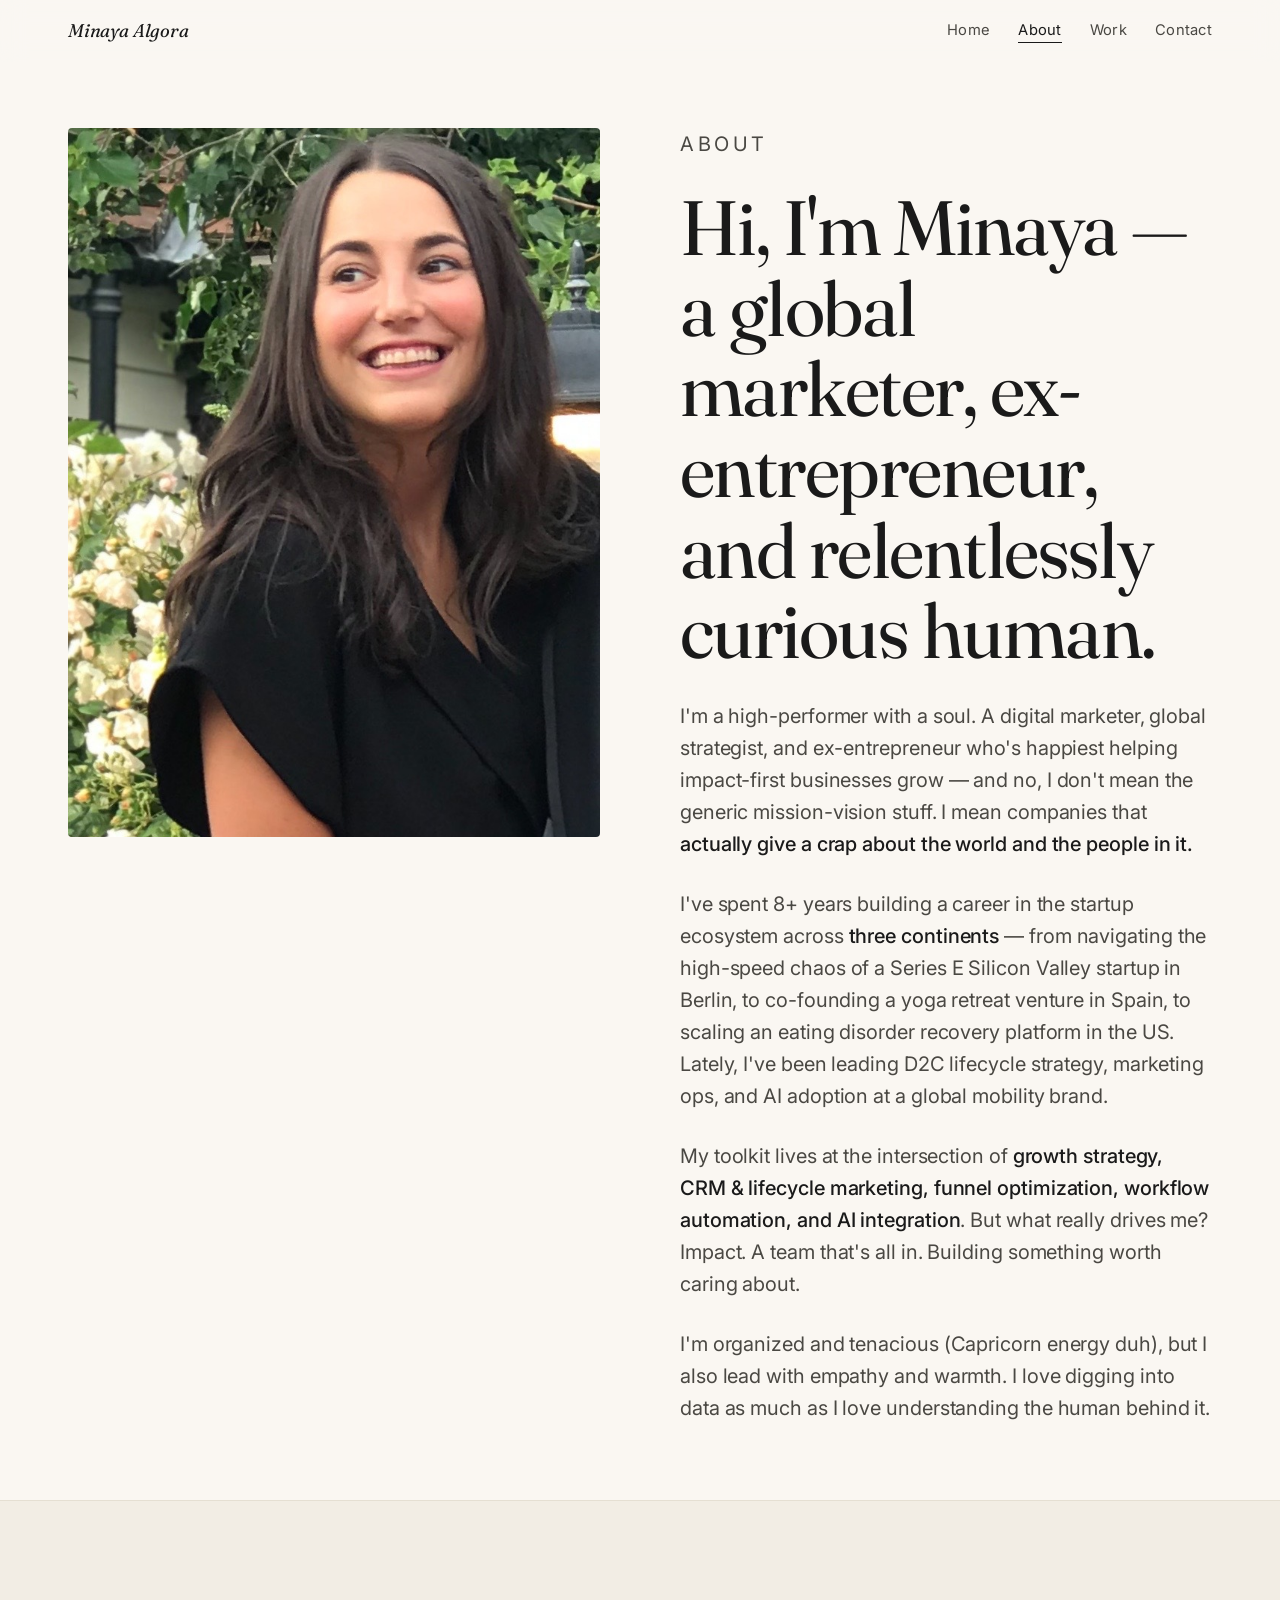
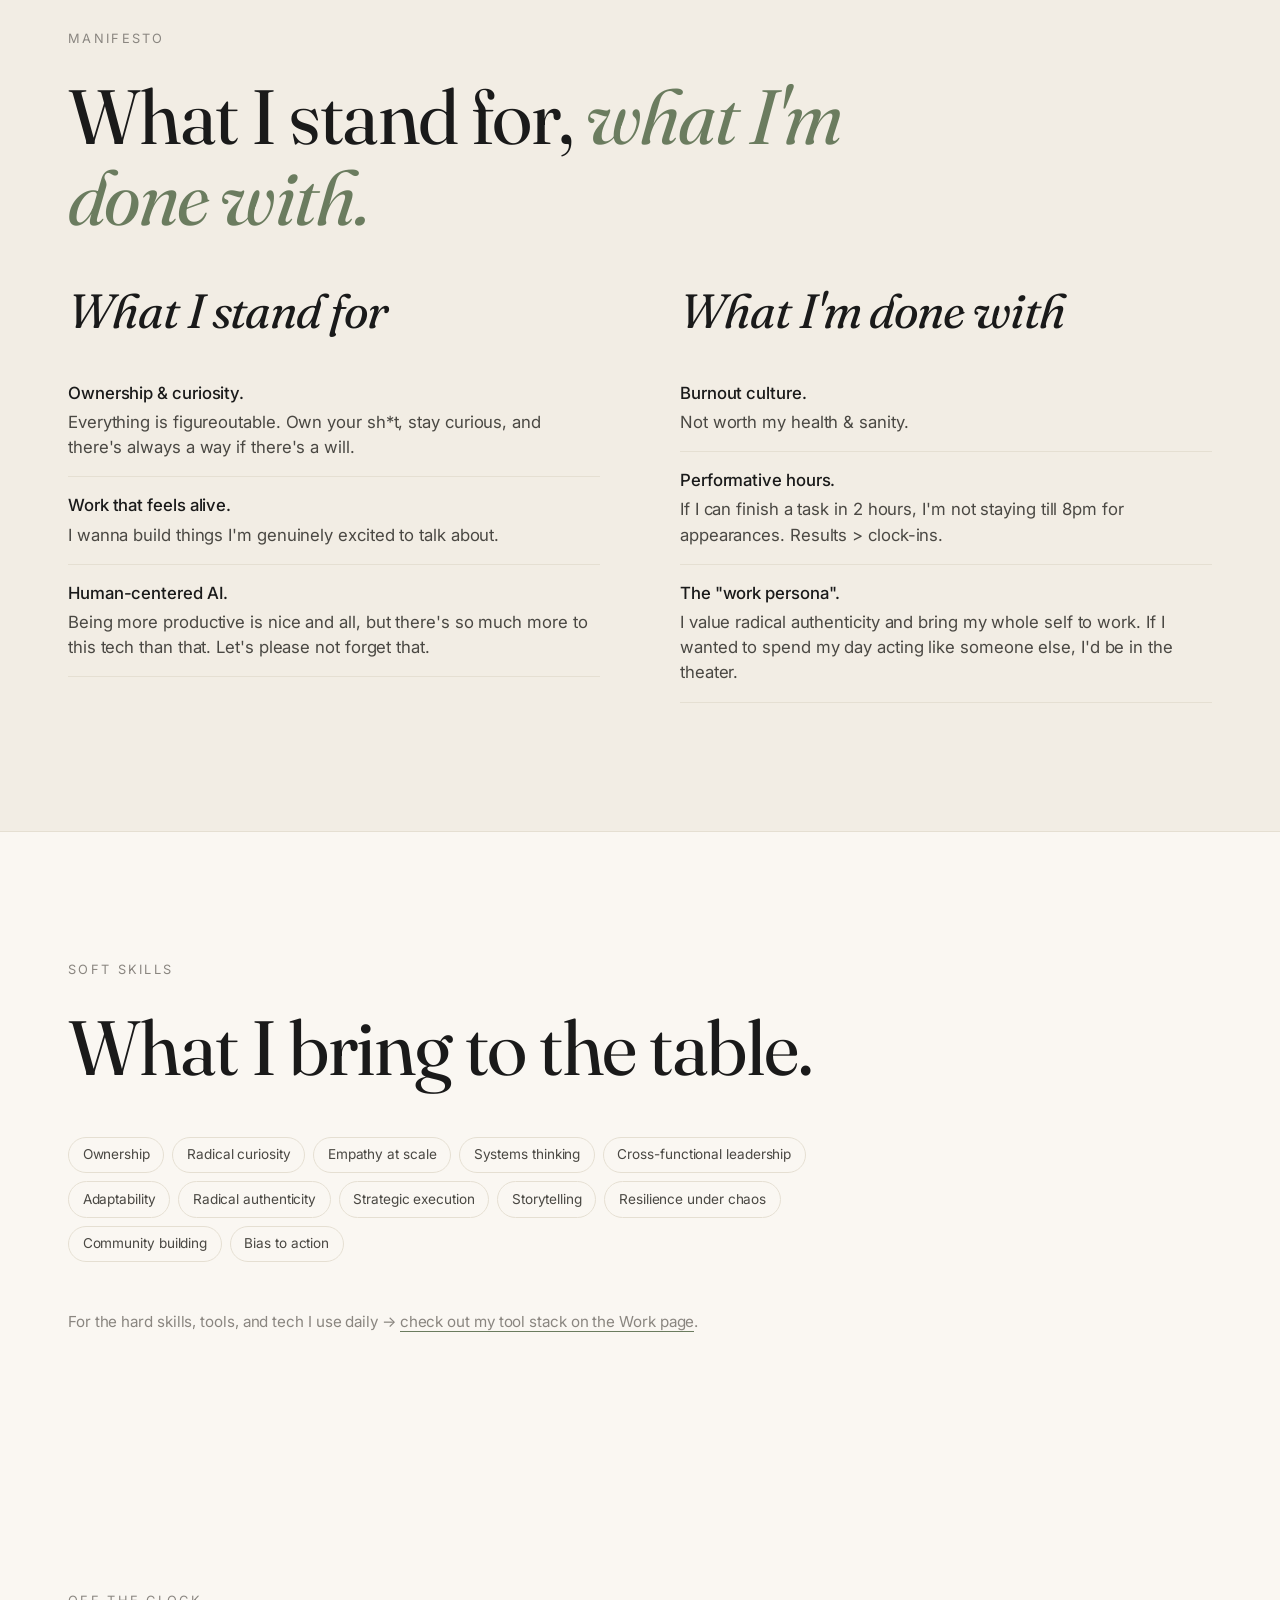
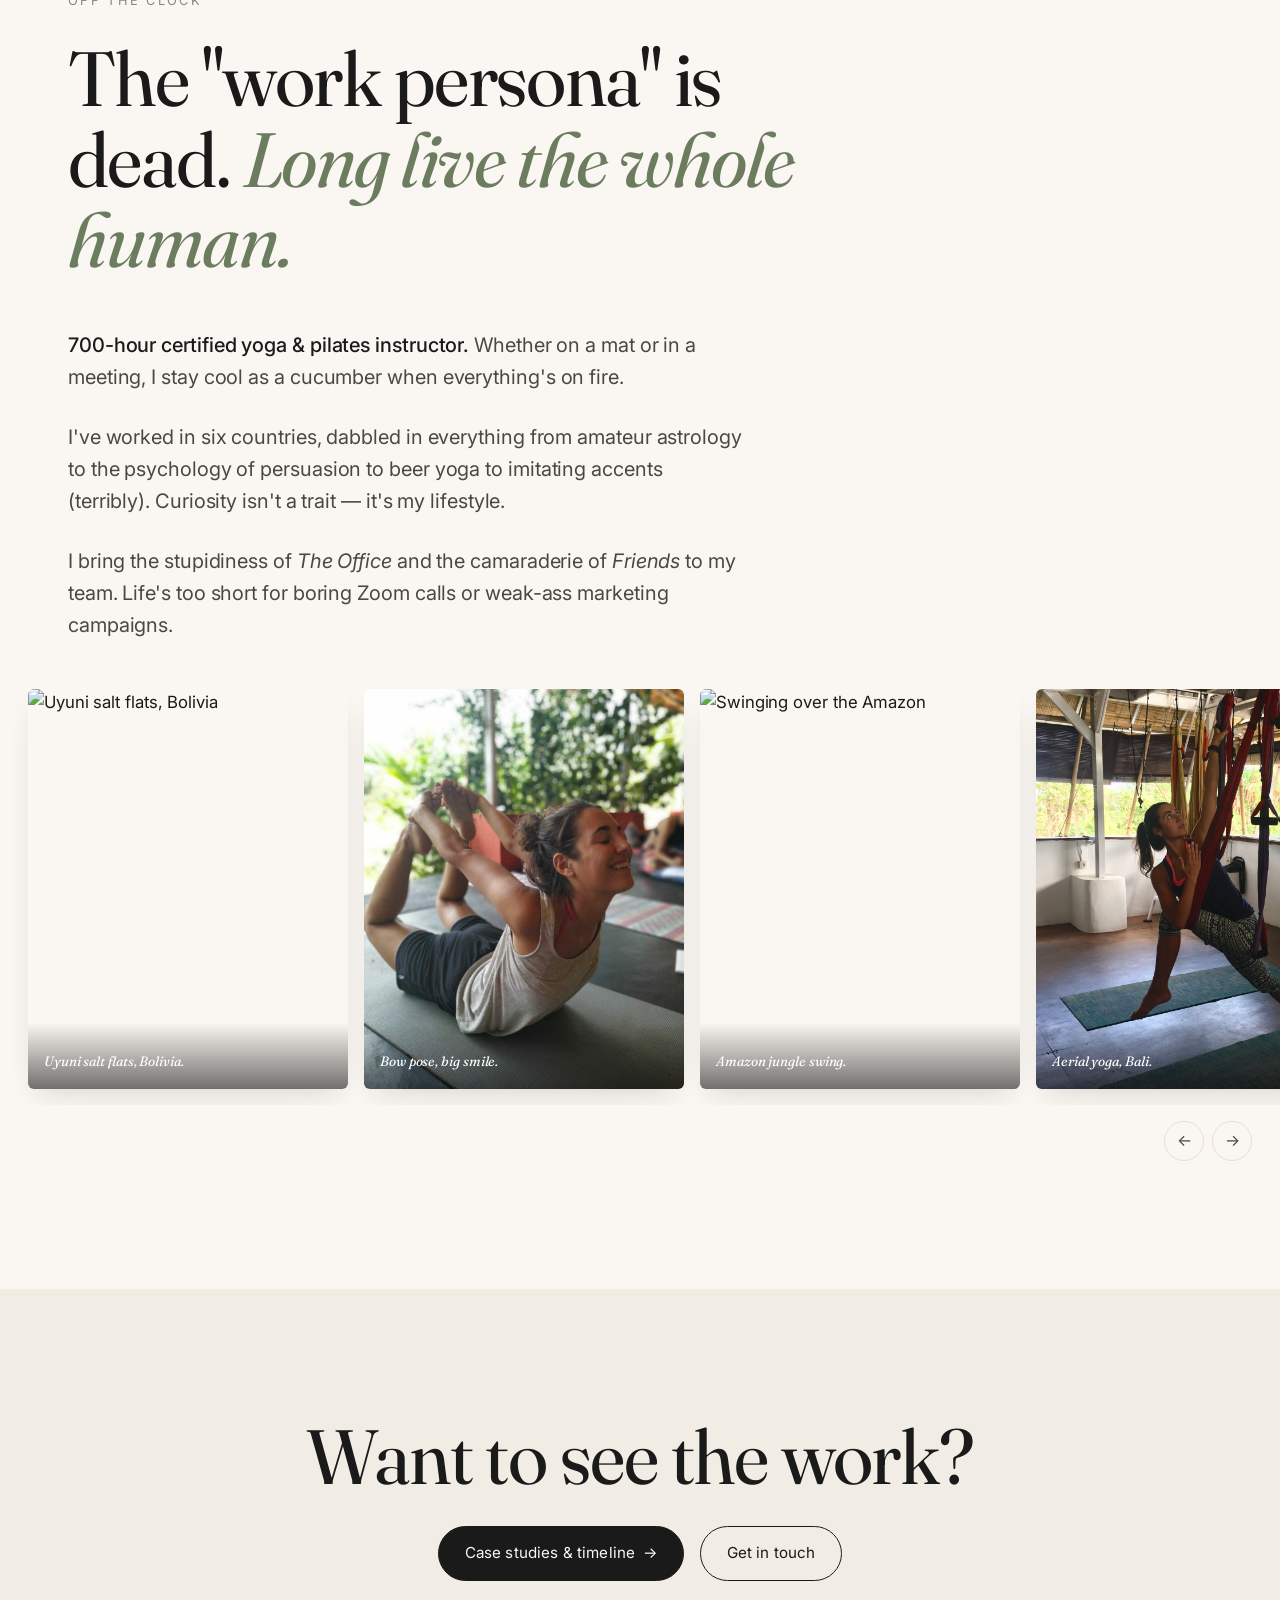
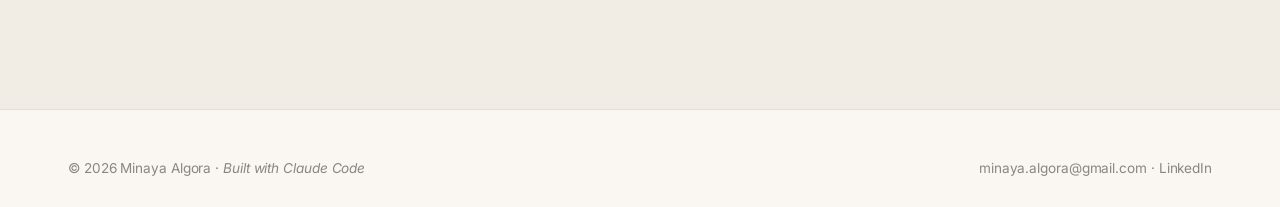
==== commit cfbcef77: "Shorten Contact footer note; change Cowork tag to Claude Code across all pages" ====
--- a/about.html
+++ b/about.html
@@ -199,7 +199,7 @@
 <footer class="footer">
   <div class="container">
     <div class="footer-inner">
-      <div>© 2026 Minaya Algora · <span class="footer-cowork">Built with Claude Cowork in under 2h</span></div>
+      <div>© 2026 Minaya Algora · <span class="footer-cowork">Built with Claude Code</span></div>
       <div>
         <a href="mailto:minaya.algora@gmail.com">minaya.algora@gmail.com</a> ·
         <a href="https://linkedin.com/in/minaya-algora" target="_blank" rel="noopener">LinkedIn</a>
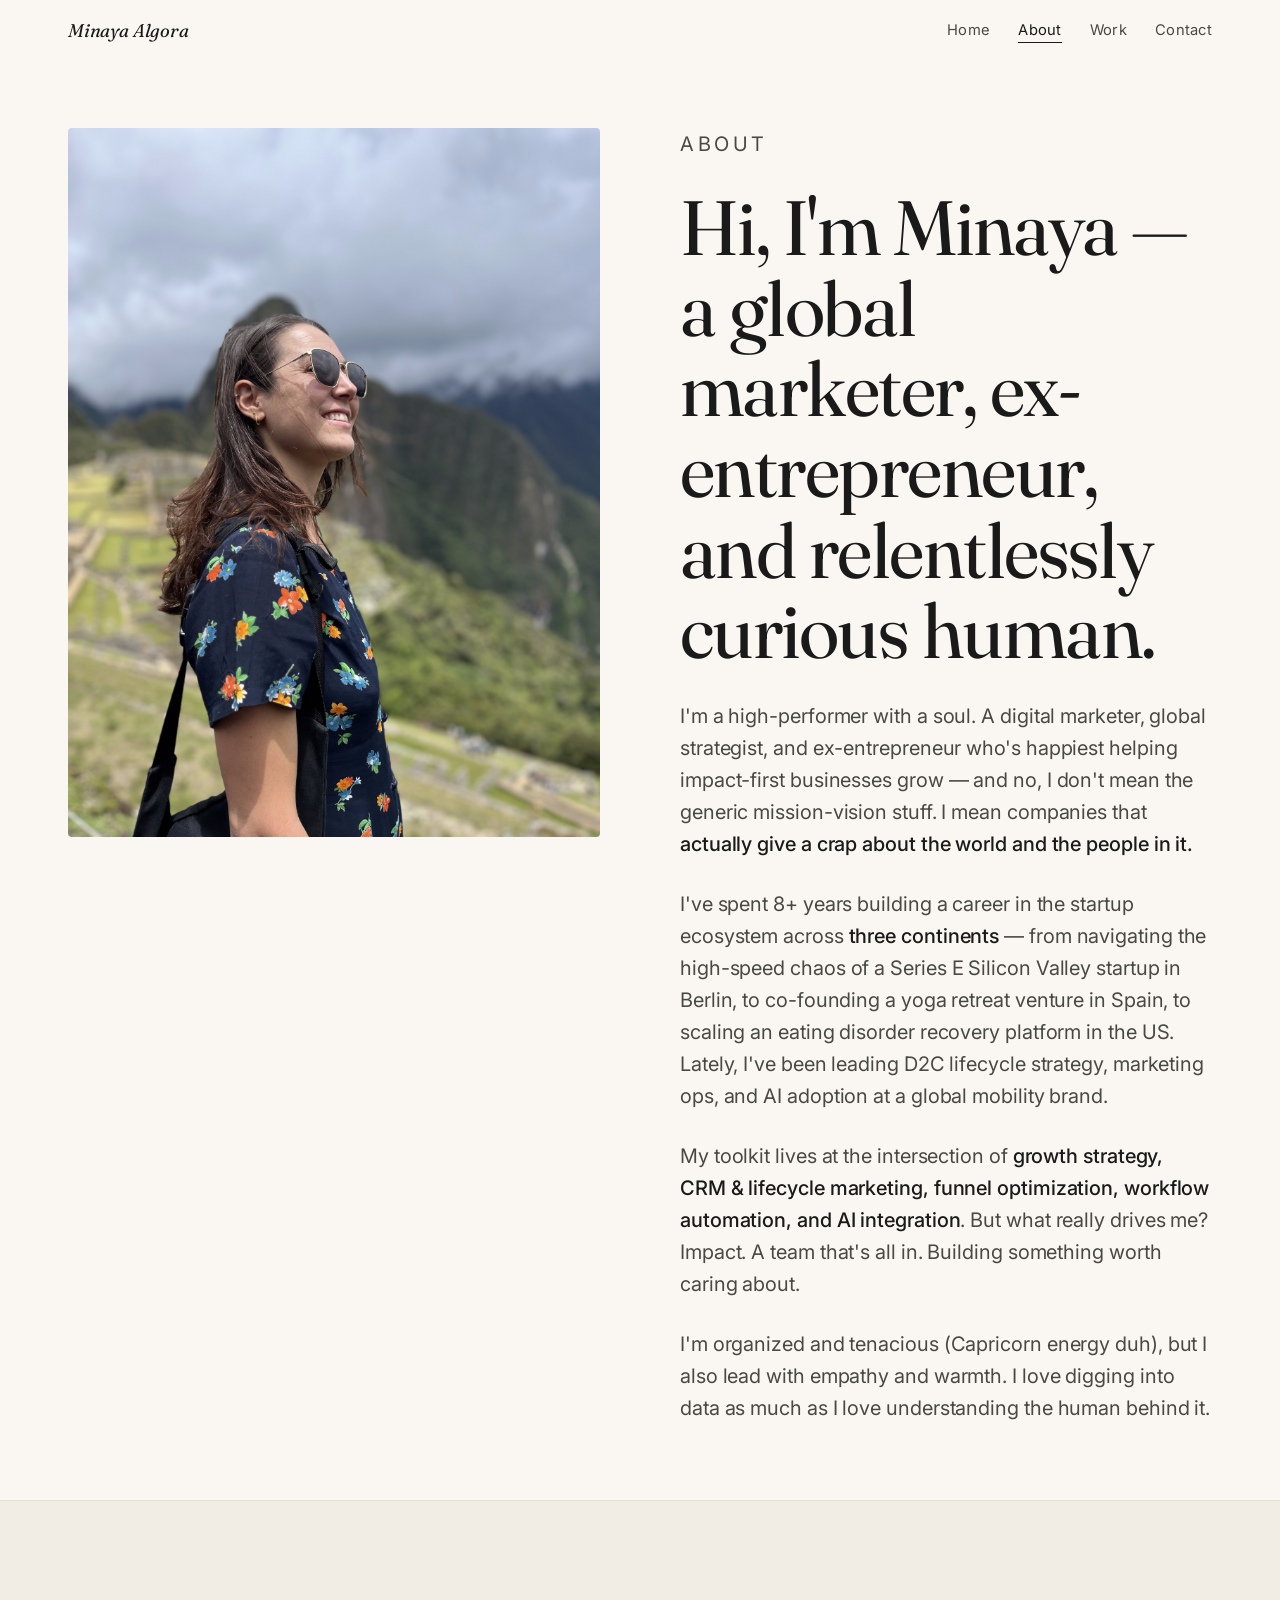
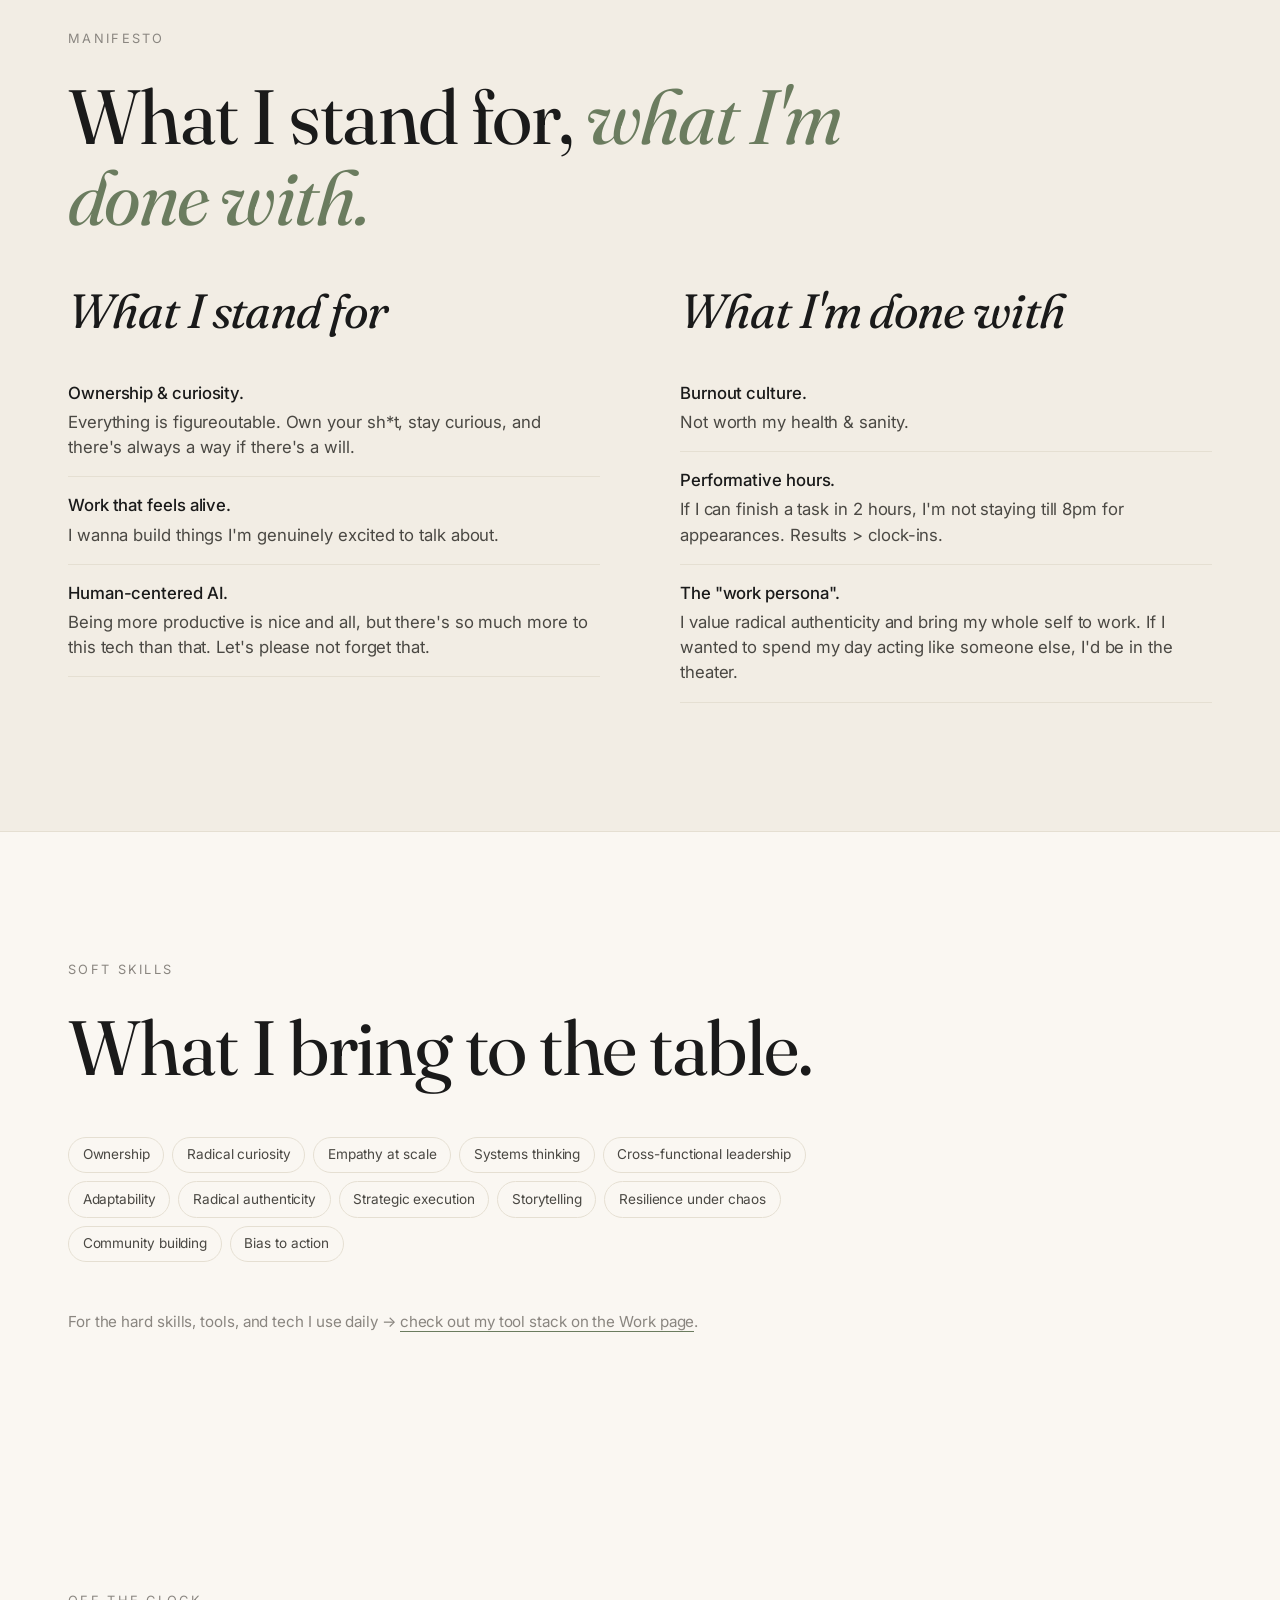
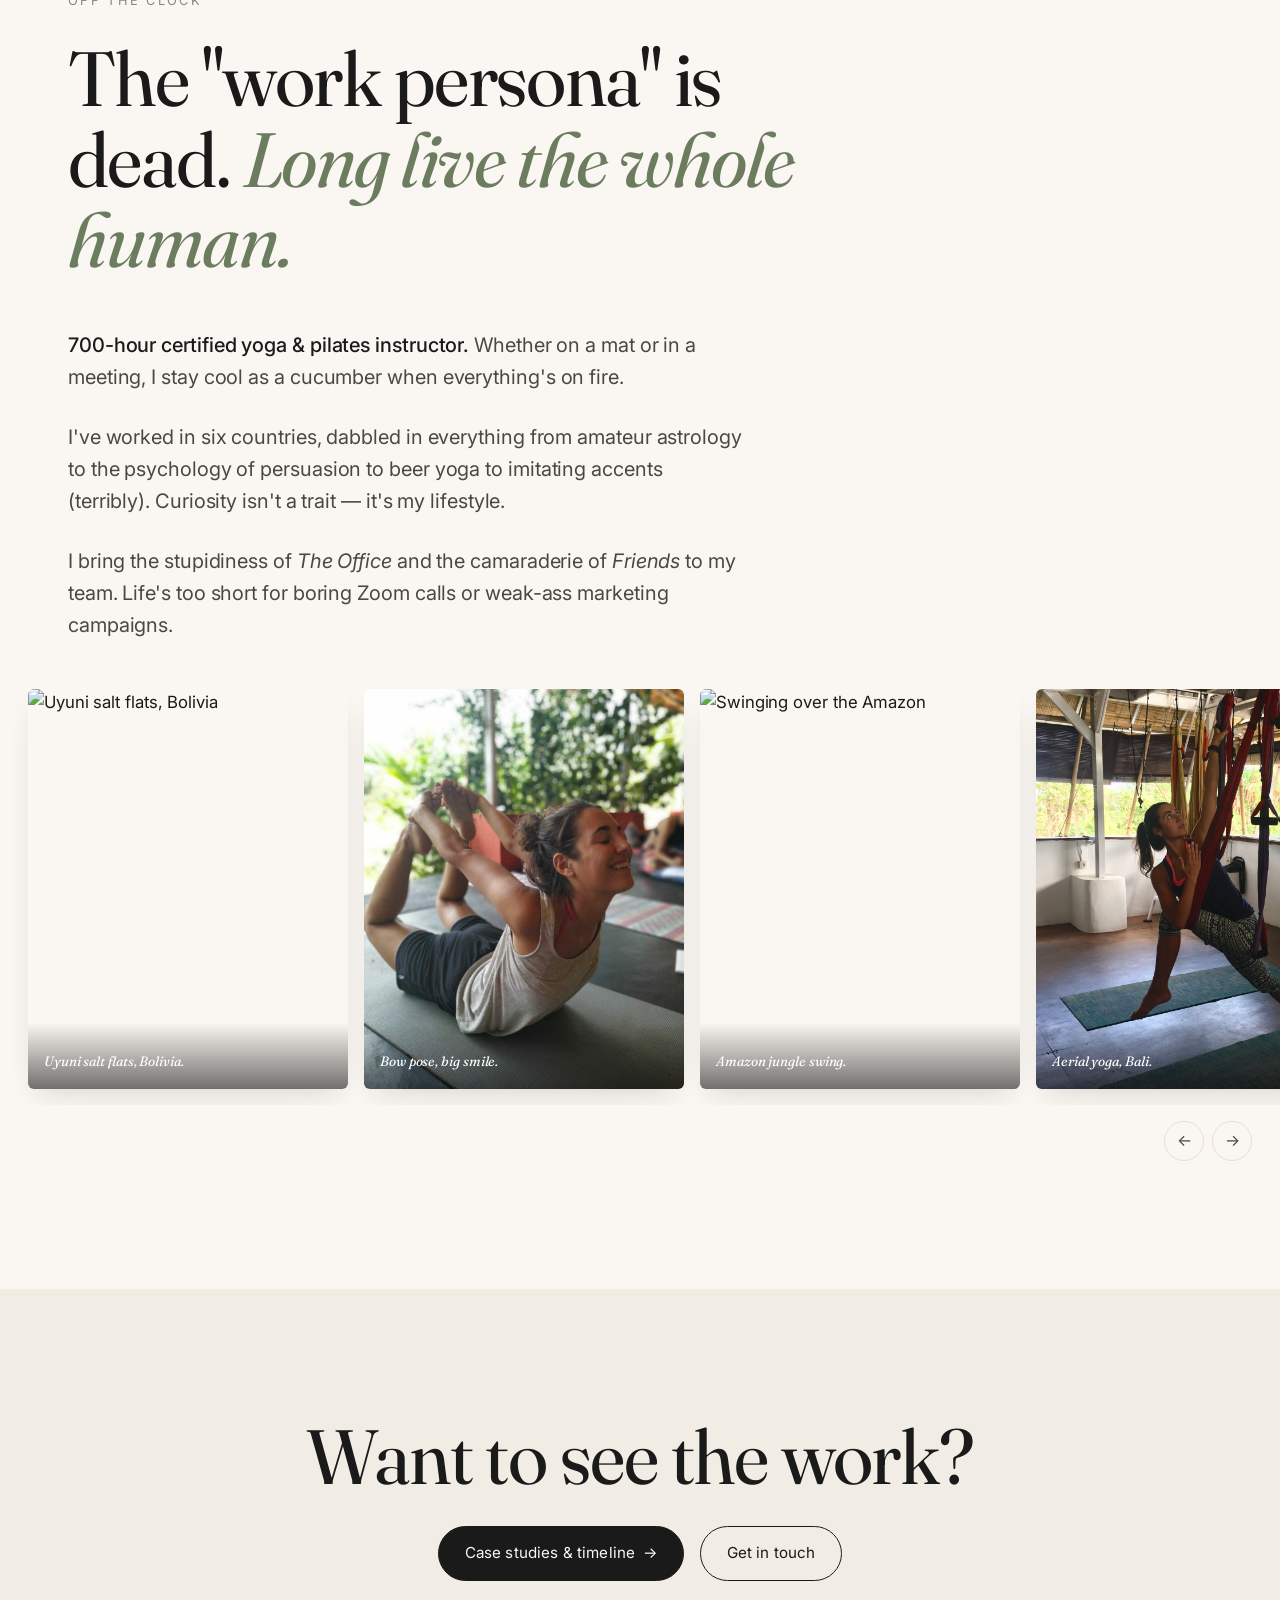
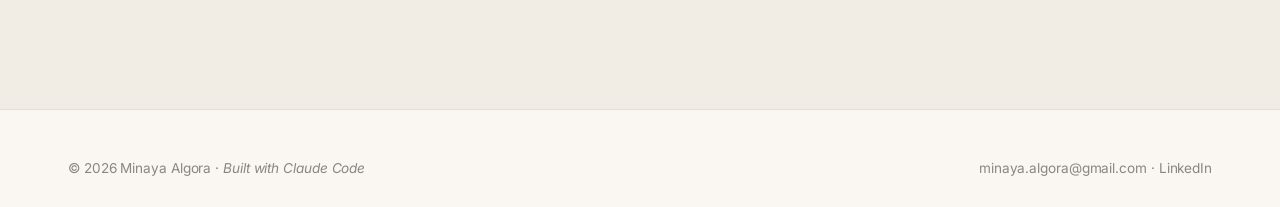
==== commit 12af61f3: "Home hero: formal portrait; About: swap to Machu Picchu photo" ====
--- a/about.html
+++ b/about.html
@@ -31,7 +31,7 @@
   <div class="container">
     <div class="about-grid">
       <div class="about-portrait reveal">
-        <img src="assets/images/about-portrait-roses.jpg" alt="Minaya smiling, garden with roses" />
+        <img src="assets/images/about-portrait.jpg" alt="Minaya smiling, Machu Picchu in the background" />
       </div>
       <div class="about-text">
         <p class="section-eyebrow reveal">About</p>
